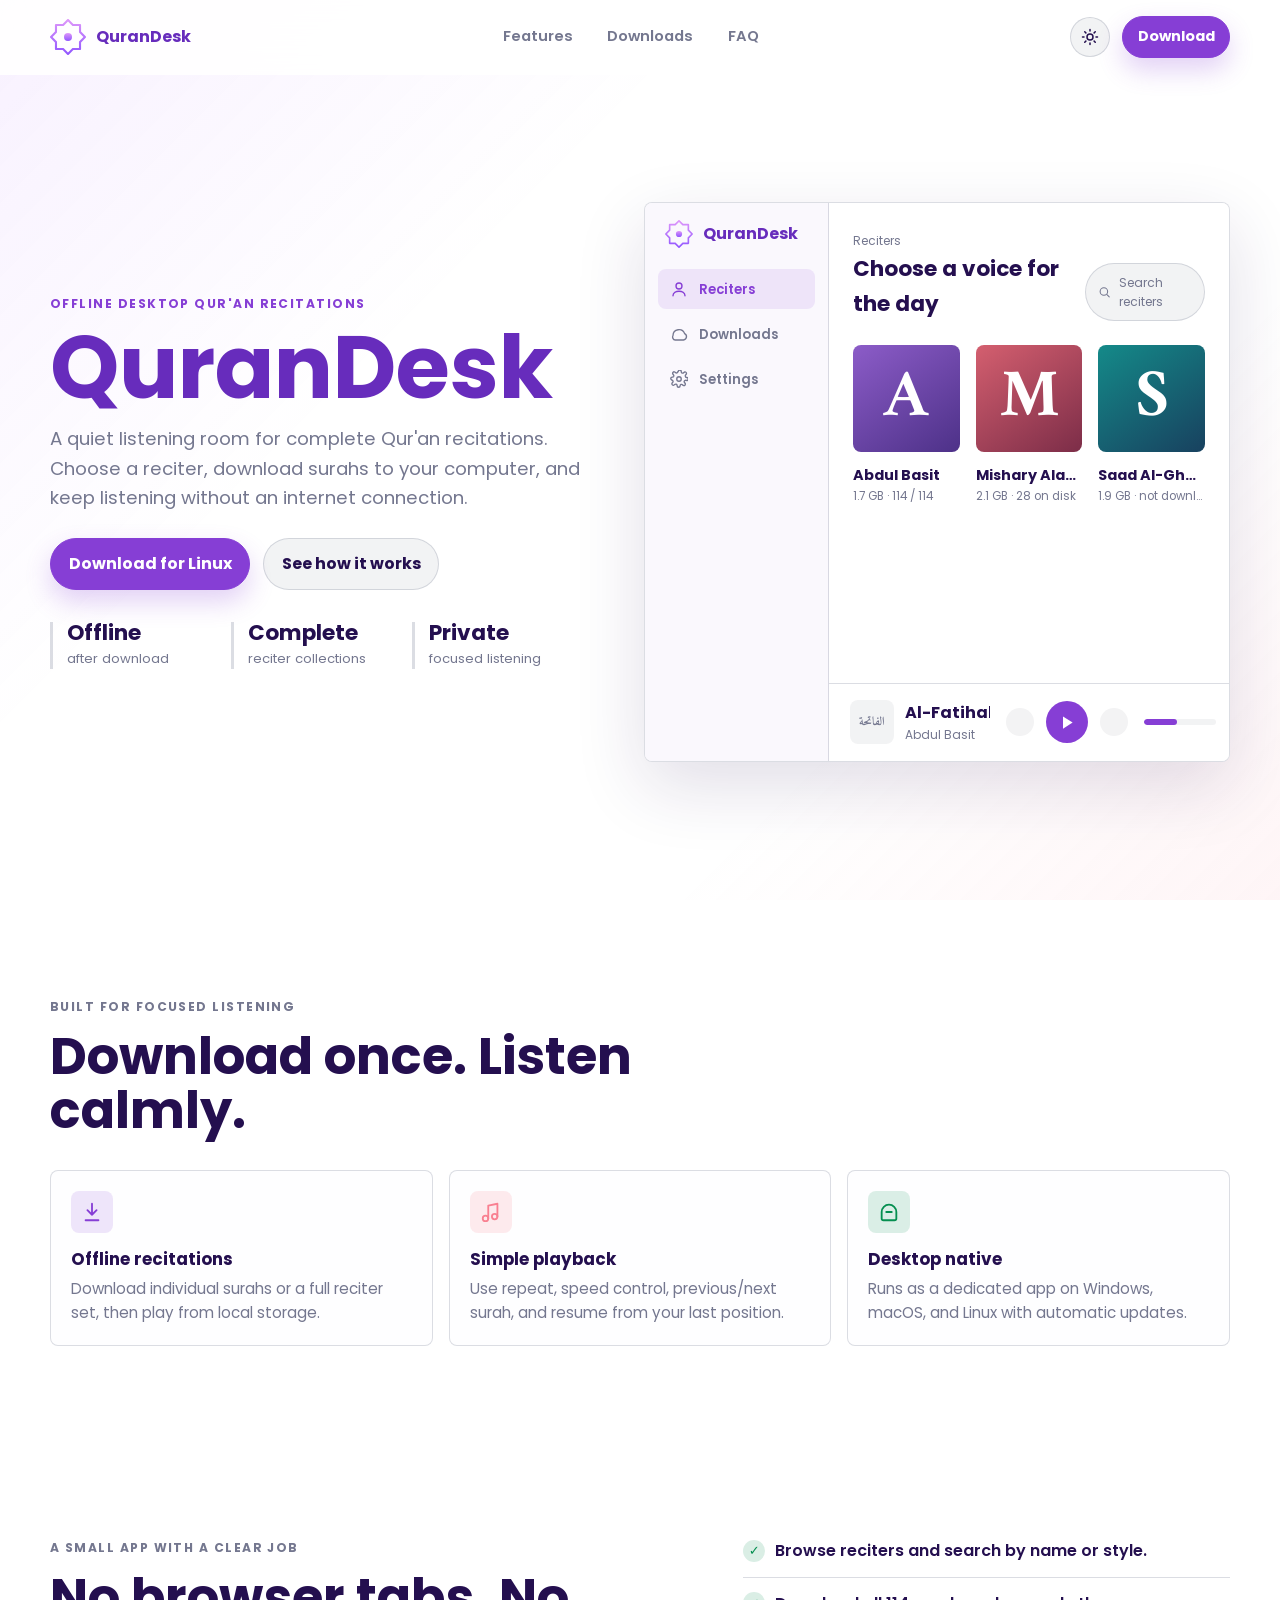
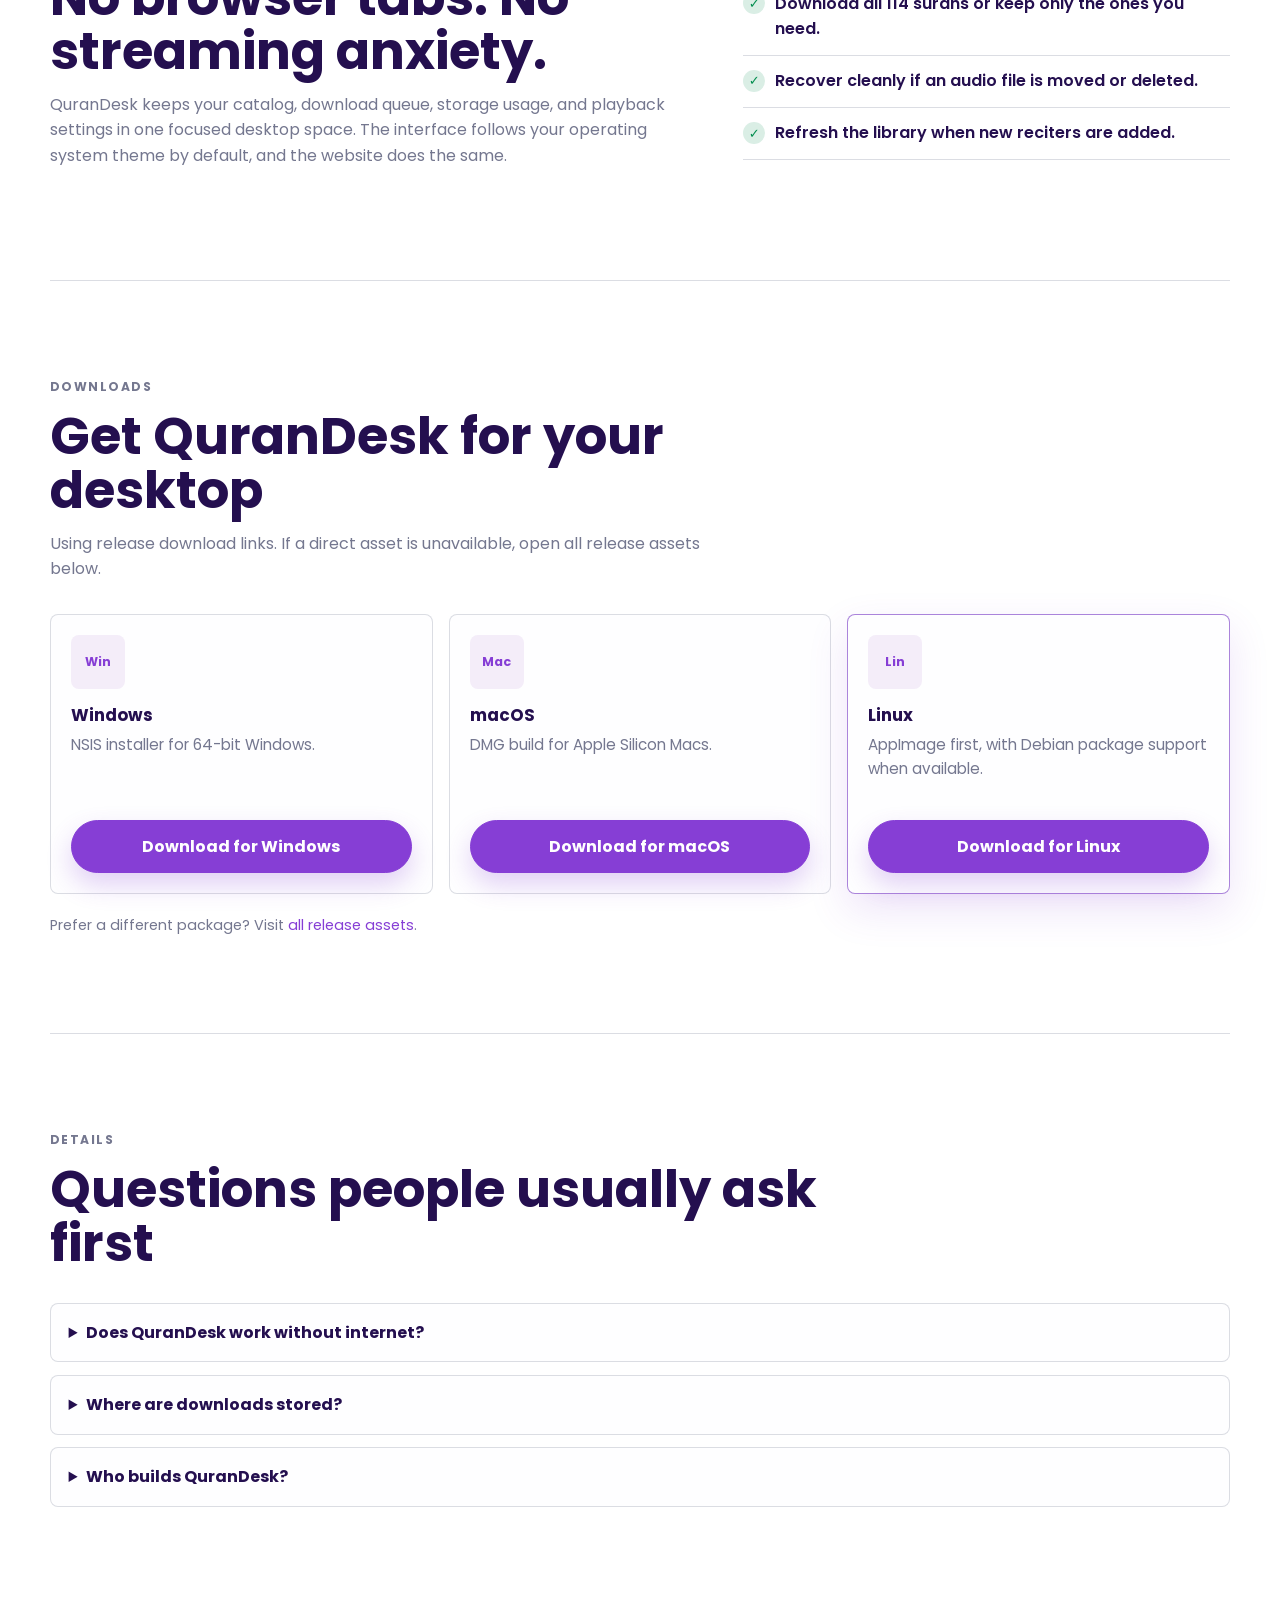
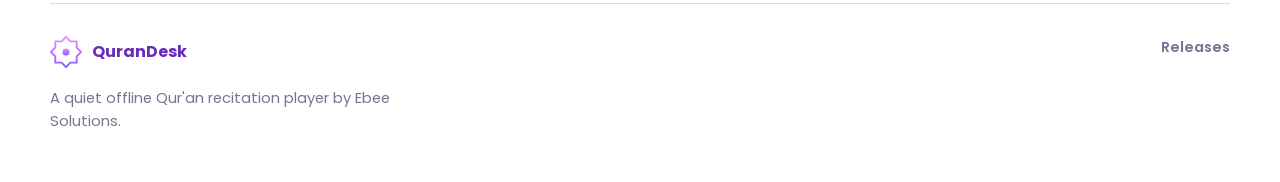
==== index.html @ e7d26d31 "first commit" ====
<!doctype html>
<html lang="en">
  <head>
    <meta charset="utf-8" />
    <meta name="viewport" content="width=device-width, initial-scale=1" />
    <meta name="color-scheme" content="light dark" />
    <meta
      name="description"
      content="QuranDesk is an offline desktop app for listening to complete Qur'an recitations from different reciters on Windows, macOS, and Linux."
    />
    <meta property="og:title" content="QuranDesk" />
    <meta
      property="og:description"
      content="A quiet offline listening room for complete Qur'an recitations."
    />
    <meta property="og:type" content="website" />
    <meta property="og:url" content="https://qurandesk.ebeesolutions.com/" />
    <meta
      property="og:image"
      content="https://qurandesk.ebeesolutions.com/assets/icon.png"
    />
    <link rel="canonical" href="https://qurandesk.ebeesolutions.com/" />
    <link rel="icon" href="assets/icon.png" />
    <link
      rel="preload"
      href="assets/fonts/Poppins-Regular.ttf"
      as="font"
      type="font/ttf"
      crossorigin
    />
    <link
      rel="preload"
      href="assets/fonts/Poppins-SemiBold.ttf"
      as="font"
      type="font/ttf"
      crossorigin
    />
    <link rel="stylesheet" href="styles.css" />
    <script>
      const savedTheme = localStorage.getItem("qurandesk-site-theme");
      const prefersDark = matchMedia("(prefers-color-scheme: dark)").matches;
      let theme;
      if (savedTheme === "light" || savedTheme === "dark") {
        theme = savedTheme;
      } else {
        theme = prefersDark ? "dark" : "light";
      }
      document.documentElement.dataset.theme = theme;
    </script>
    <title>QuranDesk | Offline Qur'an recitation player</title>
  </head>
  <body>
    <a class="skip-link" href="#main">Skip to content</a>

    <header class="site-header" data-elevated="false">
      <nav class="nav" aria-label="Primary navigation">
        <a class="brand" href="#top" aria-label="QuranDesk home">
          <img src="assets/logo.svg" alt="" width="36" height="36" />
          <span>QuranDesk</span>
        </a>
        <div class="nav-links">
          <a href="#features">Features</a>
          <a href="#downloads">Downloads</a>
          <a href="#faq">FAQ</a>
        </div>
        <div class="nav-actions">
          <button
            class="icon-button"
            type="button"
            data-theme-toggle
            aria-label="Switch theme"
          >
            <svg class="sun-icon" viewBox="0 0 24 24" aria-hidden="true">
              <circle cx="12" cy="12" r="4" />
              <path
                d="M12 2v2M12 20v2M4 12H2M22 12h-2M5 5l1.5 1.5M17.5 17.5 19 19M19 5l-1.5 1.5M6.5 17.5 5 19"
              />
            </svg>
            <svg class="moon-icon" viewBox="0 0 24 24" aria-hidden="true">
              <path d="M20 15.5A8.5 8.5 0 0 1 8.5 4 7 7 0 1 0 20 15.5Z" />
            </svg>
          </button>
          <a class="button button-small" href="#downloads">Download</a>
        </div>
      </nav>
    </header>

    <main id="main">
      <section class="hero" id="top" aria-labelledby="hero-title">
        <div class="hero-copy">
          <p class="eyebrow">Offline desktop Qur'an recitations</p>
          <h1 id="hero-title">QuranDesk</h1>
          <p class="hero-lede">
            A quiet listening room for complete Qur'an recitations. Choose a
            reciter, download surahs to your computer, and keep listening
            without an internet connection.
          </p>
          <div class="hero-actions" aria-label="Primary actions">
            <a class="button" href="#downloads" data-primary-download
              >Download for your OS</a
            >
            <a class="button button-ghost" href="#features">See how it works</a>
          </div>
          <dl class="hero-facts" aria-label="QuranDesk highlights">
            <div>
              <dt>Offline</dt>
              <dd>after download</dd>
            </div>
            <div>
              <dt>Complete</dt>
              <dd>reciter collections</dd>
            </div>
            <div>
              <dt>Private</dt>
              <dd>focused listening</dd>
            </div>
          </dl>
        </div>

        <div
          class="product-scene"
          aria-label="Preview of the QuranDesk desktop application"
        >
          <div class="window">
            <div class="window-rail">
              <div class="window-brand">
                <img src="assets/logo.svg" alt="" width="28" height="28" />
                <span>QuranDesk</span>
              </div>
              <a class="rail-active" href="#features">
                <svg viewBox="0 0 24 24" aria-hidden="true">
                  <circle cx="12" cy="8" r="4" />
                  <path d="M4 21c0-4 4-6 8-6s8 2 8 6" />
                </svg>
                Reciters
              </a>
              <a href="#downloads">
                <svg viewBox="0 0 24 24" aria-hidden="true">
                  <path
                    d="M4 14a8 8 0 0 1 15.5-2.5A4.5 4.5 0 0 1 18 20H7a4 4 0 0 1-3-6Z"
                  />
                </svg>
                Downloads
              </a>
              <a href="#faq">
                <svg viewBox="0 0 24 24" aria-hidden="true">
                  <circle cx="12" cy="12" r="3" />
                  <path
                    d="M19 15a2 2 0 0 0 .5 2l.2.2a2 2 0 1 1-2.8 2.8l-.2-.2a2 2 0 0 0-2-.5 2 2 0 0 0-1.2 1.8V21a2 2 0 1 1-4 0v-.3a2 2 0 0 0-1.2-1.8 2 2 0 0 0-2 .5l-.2.2a2 2 0 1 1-2.8-2.8l.2-.2a2 2 0 0 0 .5-2 2 2 0 0 0-1.8-1.2H3a2 2 0 1 1 0-4h.3A2 2 0 0 0 5 8.2a2 2 0 0 0-.5-2l-.2-.2a2 2 0 1 1 2.8-2.8l.2.2a2 2 0 0 0 2 .5A2 2 0 0 0 10.5 2H11a2 2 0 1 1 4 0v.3a2 2 0 0 0 1.2 1.8 2 2 0 0 0 2-.5l.2-.2a2 2 0 1 1 2.8 2.8l-.2.2a2 2 0 0 0-.5 2A2 2 0 0 0 22 10h.3a2 2 0 1 1 0 4H22A2 2 0 0 0 19 15Z"
                  />
                </svg>
                Settings
              </a>
            </div>
            <div class="window-main">
              <div class="window-toolbar">
                <div>
                  <span class="section-kicker">Reciters</span>
                  <strong>Choose a voice for the day</strong>
                </div>
                <label class="search">
                  <svg viewBox="0 0 24 24" aria-hidden="true">
                    <circle cx="11" cy="11" r="7" />
                    <path d="m21 21-4.3-4.3" />
                  </svg>
                  <span>Search reciters</span>
                  <input type="hidden" />
                </label>
              </div>
              <div class="reciter-grid">
                <article class="reciter-card">
                  <div class="avatar avatar-one">A</div>
                  <strong>Abdul Basit</strong>
                  <span>1.7 GB · 114 / 114</span>
                </article>
                <article class="reciter-card">
                  <div class="avatar avatar-two">M</div>
                  <strong>Mishary Alafasy</strong>
                  <span>2.1 GB · 28 on disk</span>
                </article>
                <article class="reciter-card">
                  <div class="avatar avatar-three">S</div>
                  <strong>Saad Al-Ghamdi</strong>
                  <span>1.9 GB · not downloaded</span>
                </article>
              </div>
              <div class="player">
                <div class="player-track">
                  <span class="arabic" dir="rtl">الفاتحة</span>
                  <div>
                    <strong>Al-Fatihah</strong>
                    <span>Abdul Basit</span>
                  </div>
                </div>
                <div class="player-controls" aria-hidden="true">
                  <span></span>
                  <button type="button" tabindex="-1">
                    <svg viewBox="0 0 24 24">
                      <path d="M8 5v14l11-7z" />
                    </svg>
                  </button>
                  <span></span>
                </div>
                <div class="progress"><span></span></div>
              </div>
            </div>
          </div>
        </div>
      </section>

      <section
        class="feature-band"
        id="features"
        aria-labelledby="features-title"
      >
        <div class="section-heading">
          <p class="eyebrow">Built for focused listening</p>
          <h2 id="features-title">Download once. Listen calmly.</h2>
        </div>
        <div class="feature-grid">
          <article>
            <div class="feature-icon">
              <svg viewBox="0 0 24 24" aria-hidden="true">
                <path d="M12 3v12M7 10l5 5 5-5" />
                <path d="M5 21h14" />
              </svg>
            </div>
            <h3>Offline recitations</h3>
            <p>
              Download individual surahs or a full reciter set, then play from
              local storage.
            </p>
          </article>
          <article>
            <div class="feature-icon feature-icon-warm">
              <svg viewBox="0 0 24 24" aria-hidden="true">
                <path d="M9 19V5l10-2v14" />
                <circle cx="6" cy="19" r="3" />
                <circle cx="16" cy="17" r="3" />
              </svg>
            </div>
            <h3>Simple playback</h3>
            <p>
              Use repeat, speed control, previous/next surah, and resume from
              your last position.
            </p>
          </article>
          <article>
            <div class="feature-icon feature-icon-green">
              <svg viewBox="0 0 24 24" aria-hidden="true">
                <path
                  d="M4 12a8 8 0 0 1 16 0v7a2 2 0 0 1-2 2H6a2 2 0 0 1-2-2Z"
                />
                <path d="M9 12h6" />
              </svg>
            </div>
            <h3>Desktop native</h3>
            <p>
              Runs as a dedicated app on Windows, macOS, and Linux with
              automatic updates.
            </p>
          </article>
        </div>
      </section>

      <section class="split-section" aria-labelledby="experience-title">
        <div>
          <p class="eyebrow">A small app with a clear job</p>
          <h2 id="experience-title">No browser tabs. No streaming anxiety.</h2>
          <p>
            QuranDesk keeps your catalog, download queue, storage usage, and
            playback settings in one focused desktop space. The interface
            follows your operating system theme by default, and the website does
            the same.
          </p>
        </div>
        <ul class="check-list" aria-label="Application capabilities">
          <li>Browse reciters and search by name or style.</li>
          <li>Download all 114 surahs or keep only the ones you need.</li>
          <li>Recover cleanly if an audio file is moved or deleted.</li>
          <li>Refresh the library when new reciters are added.</li>
        </ul>
      </section>

      <section
        class="download-band"
        id="downloads"
        aria-labelledby="downloads-title"
      >
        <div class="section-heading">
          <p class="eyebrow">Downloads</p>
          <h2 id="downloads-title">Get QuranDesk for your desktop</h2>
          <p data-release-status>Checking the latest public release...</p>
        </div>
        <div class="download-grid">
          <article class="download-card" data-platform-card="windows">
            <div class="download-icon" aria-hidden="true">Win</div>
            <h3>Windows</h3>
            <p>NSIS installer for 64-bit Windows.</p>
            <a
              class="button download-link"
              data-platform="windows"
              href="https://github.com/ebeeraheem/qurandesk-electron/releases/latest"
              >Download for Windows</a
            >
          </article>
          <article class="download-card" data-platform-card="mac">
            <div class="download-icon" aria-hidden="true">Mac</div>
            <h3>macOS</h3>
            <p>DMG build for Apple Silicon Macs.</p>
            <a
              class="button download-link"
              data-platform="mac"
              href="https://github.com/ebeeraheem/qurandesk-electron/releases/latest"
              >Download for macOS</a
            >
          </article>
          <article class="download-card" data-platform-card="linux">
            <div class="download-icon" aria-hidden="true">Lin</div>
            <h3>Linux</h3>
            <p>AppImage first, with Debian package support when available.</p>
            <a
              class="button download-link"
              data-platform="linux"
              href="https://github.com/ebeeraheem/qurandesk-electron/releases/latest"
              >Download for Linux</a
            >
          </article>
        </div>
        <p class="download-note">
          Prefer a different package? Visit
          <a
            href="https://github.com/ebeeraheem/qurandesk-electron/releases/latest"
            >all release assets</a
          >.
        </p>
      </section>

      <section class="faq-section" id="faq" aria-labelledby="faq-title">
        <div class="section-heading">
          <p class="eyebrow">Details</p>
          <h2 id="faq-title">Questions people usually ask first</h2>
        </div>
        <div class="faq-list">
          <details>
            <summary>Does QuranDesk work without internet?</summary>
            <p>
              Yes. You need internet to refresh the catalog and download
              recitations. After that, downloaded surahs play from your
              computer.
            </p>
          </details>
          <details>
            <summary>Where are downloads stored?</summary>
            <p>
              QuranDesk keeps audio files in its application data folder and
              includes a settings shortcut to reveal that folder in your file
              explorer.
            </p>
          </details>
          <details>
            <summary>Who builds QuranDesk?</summary>
            <p>
              QuranDesk is built by Ebee Solutions, a technology studio in Kano,
              Nigeria creating useful digital products for local and global
              communities.
            </p>
          </details>
        </div>
      </section>
    </main>

    <footer class="footer">
      <div>
        <a class="brand" href="#top">
          <img src="assets/logo.svg" alt="" width="32" height="32" />
          <span>QuranDesk</span>
        </a>
        <p>
          A quiet offline Qur'an recitation player by
          <a href="https://ebeesolutions.com">Ebee Solutions</a>.
        </p>
      </div>
      <nav aria-label="Footer navigation">
        <a
          href="https://github.com/ebeeraheem/qurandesk-electron/releases/latest"
          >Releases</a
        >
      </nav>
    </footer>

    <script src="script.js" type="module"></script>
  </body>
</html>
---- styles.css ----
@font-face {
  font-family: 'Poppins';
  font-weight: 400;
  font-style: normal;
  font-display: swap;
  src: url('assets/fonts/Poppins-Regular.ttf') format('truetype');
}

@font-face {
  font-family: 'Poppins';
  font-weight: 500;
  font-style: normal;
  font-display: swap;
  src: url('assets/fonts/Poppins-Medium.ttf') format('truetype');
}

@font-face {
  font-family: 'Poppins';
  font-weight: 600;
  font-style: normal;
  font-display: swap;
  src: url('assets/fonts/Poppins-SemiBold.ttf') format('truetype');
}

@font-face {
  font-family: 'Poppins';
  font-weight: 700;
  font-style: normal;
  font-display: swap;
  src: url('assets/fonts/Poppins-Bold.ttf') format('truetype');
}

@font-face {
  font-family: 'Amiri';
  font-weight: 700;
  font-style: normal;
  font-display: swap;
  src: url('assets/fonts/Amiri-Bold.ttf') format('truetype');
}

:root {
  --bg: #ffffff;
  --surface: #faf8fd;
  --surface-strong: #f4edf9;
  --elev: rgba(18, 25, 49, 0.05);
  --fg: #240f4f;
  --muted: #74778f;
  --faint: #a7b0bc;
  --border: rgba(137, 144, 164, 0.3);
  --primary: #863ed5;
  --primary-deep: #672cbc;
  --primary-bright: #a44aff;
  --warm: #f98091;
  --gold: #cc8b00;
  --green: #058f50;
  --cyan: #047c96;
  --shadow: 0 24px 70px rgba(45, 19, 86, 0.14);
  --radius: 8px;
  --max: 1180px;
  color-scheme: light;
}

[data-theme='dark'] {
  --bg: #040c23;
  --surface: #081027;
  --surface-strong: #121931;
  --elev: #121931;
  --fg: #ffffff;
  --muted: #a19cc5;
  --faint: #7b80ad;
  --border: rgba(123, 128, 173, 0.22);
  --primary: #a44aff;
  --primary-deep: #ffffff;
  --primary-bright: #c37aff;
  --warm: #ff8798;
  --gold: #f5b304;
  --green: #18b563;
  --cyan: #4dbcd4;
  --shadow: 0 24px 80px rgba(0, 0, 0, 0.32);
  color-scheme: dark;
}

* {
  box-sizing: border-box;
}

html {
  scroll-behavior: smooth;
}

body {
  margin: 0;
  background: var(--bg);
  color: var(--fg);
  font-family:
    'Poppins',
    -apple-system,
    BlinkMacSystemFont,
    'Segoe UI',
    system-ui,
    sans-serif;
  line-height: 1.6;
}

body::before {
  position: fixed;
  inset: 0;
  z-index: -1;
  pointer-events: none;
  content: '';
  background:
    linear-gradient(135deg, rgba(164, 74, 255, 0.08), transparent 34%),
    linear-gradient(315deg, rgba(249, 128, 145, 0.08), transparent 28%);
}

a {
  color: inherit;
  text-decoration: none;
}

img,
svg {
  display: block;
}

button,
input {
  font: inherit;
}

:focus-visible {
  outline: 2px solid var(--primary);
  outline-offset: 3px;
}

.skip-link {
  position: fixed;
  top: 12px;
  left: 12px;
  z-index: 20;
  transform: translateY(-140%);
  border-radius: var(--radius);
  background: var(--primary);
  color: white;
  padding: 0.7rem 1rem;
  font-weight: 700;
}

.skip-link:focus {
  transform: translateY(0);
}

.site-header {
  position: sticky;
  top: 0;
  z-index: 10;
  border-bottom: 1px solid transparent;
  background: color-mix(in srgb, var(--bg) 88%, transparent);
  backdrop-filter: blur(18px);
}

.site-header[data-elevated='true'] {
  border-color: var(--border);
}

.nav,
.hero,
.feature-band,
.split-section,
.download-band,
.faq-section,
.footer {
  width: min(var(--max), calc(100% - 40px));
  margin-inline: auto;
}

.nav {
  display: flex;
  min-height: 74px;
  align-items: center;
  justify-content: space-between;
  gap: 1rem;
}

.brand,
.window-brand {
  display: inline-flex;
  align-items: center;
  gap: 0.65rem;
  min-width: max-content;
  font-weight: 700;
  letter-spacing: 0;
  color: var(--primary-deep);
}

[data-theme='dark'] .brand,
[data-theme='dark'] .window-brand {
  color: var(--fg);
}

.nav-links,
.nav-actions {
  display: flex;
  align-items: center;
  gap: 0.75rem;
}

.nav-links a {
  border-radius: 999px;
  color: var(--muted);
  font-size: 0.92rem;
  font-weight: 600;
  padding: 0.45rem 0.7rem;
}

.nav-links a:hover {
  background: var(--elev);
  color: var(--fg);
}

.button {
  display: inline-flex;
  min-height: 46px;
  align-items: center;
  justify-content: center;
  border: 1px solid var(--primary);
  border-radius: 999px;
  background: var(--primary);
  color: white;
  font-weight: 700;
  padding: 0.78rem 1.1rem;
  text-align: center;
  box-shadow: 0 12px 26px rgba(134, 62, 213, 0.24);
  transition:
    transform 160ms ease,
    opacity 160ms ease,
    box-shadow 160ms ease;
}

.button:hover {
  transform: translateY(-1px);
  opacity: 0.92;
}

.button-small {
  min-height: 38px;
  padding: 0.55rem 0.9rem;
  font-size: 0.9rem;
}

.button-ghost {
  border-color: var(--border);
  background: var(--elev);
  color: var(--fg);
  box-shadow: none;
}

.icon-button {
  display: inline-grid;
  width: 40px;
  height: 40px;
  place-items: center;
  border: 1px solid var(--border);
  border-radius: 50%;
  background: var(--elev);
  color: var(--fg);
  cursor: pointer;
}

.icon-button svg {
  width: 18px;
  height: 18px;
  fill: none;
  stroke: currentColor;
  stroke-linecap: round;
  stroke-linejoin: round;
  stroke-width: 2;
}

[data-theme='light'] .moon-icon,
[data-theme='dark'] .sun-icon {
  display: none;
}

.hero {
  display: grid;
  min-height: calc(100svh - 74px);
  grid-template-columns: minmax(0, 0.95fr) minmax(360px, 1.05fr);
  align-items: center;
  gap: clamp(2rem, 5vw, 4.5rem);
  padding: 3.2rem 0 4rem;
}

.hero-copy {
  max-width: 620px;
}

.eyebrow {
  margin: 0 0 0.85rem;
  color: var(--primary);
  font-size: 0.76rem;
  font-weight: 700;
  letter-spacing: 0.12em;
  text-transform: uppercase;
}

h1,
h2,
h3,
p {
  margin-top: 0;
}

h1 {
  margin-bottom: 1rem;
  color: var(--primary-deep);
  font-size: clamp(3.4rem, 7vw, 5.5rem);
  line-height: 0.92;
  letter-spacing: 0;
}

[data-theme='dark'] h1 {
  color: var(--fg);
}

h2 {
  margin-bottom: 0.8rem;
  font-size: clamp(2rem, 4vw, 3.6rem);
  line-height: 1.05;
  letter-spacing: 0;
}

h3 {
  margin-bottom: 0.45rem;
  font-size: 1.05rem;
  line-height: 1.25;
}

.hero-lede,
.section-heading p,
.split-section p,
.download-note,
.faq-list p,
.footer p {
  color: var(--muted);
}

.hero-lede {
  max-width: 58ch;
  margin-bottom: 1.55rem;
  font-size: clamp(1rem, 1.6vw, 1.15rem);
}

.hero-actions {
  display: flex;
  flex-wrap: wrap;
  gap: 0.8rem;
  margin-bottom: 2rem;
}

.hero-facts {
  display: grid;
  max-width: 560px;
  grid-template-columns: repeat(3, 1fr);
  gap: 0.8rem;
  margin: 0;
}

.hero-facts div {
  border-left: 3px solid var(--border);
  padding-left: 0.9rem;
}

.hero-facts dt {
  color: var(--fg);
  font-size: 1.35rem;
  font-weight: 800;
  line-height: 1;
}

.hero-facts dd {
  margin: 0.25rem 0 0;
  color: var(--muted);
  font-size: 0.82rem;
}

.product-scene {
  min-width: 0;
}

.window {
  display: grid;
  min-width: 0;
  min-height: 560px;
  overflow: hidden;
  border: 1px solid var(--border);
  border-radius: 8px;
  background: var(--bg);
  box-shadow: var(--shadow);
  grid-template-columns: 184px 1fr;
}

.window-rail {
  display: flex;
  flex-direction: column;
  gap: 0.3rem;
  border-right: 1px solid var(--border);
  background: var(--surface);
  padding: 1.1rem 0.8rem;
}

.window-rail a {
  display: flex;
  align-items: center;
  gap: 0.7rem;
  border-radius: 8px;
  color: var(--muted);
  font-size: 0.82rem;
  font-weight: 600;
  padding: 0.6rem 0.75rem;
}

.window-rail a svg {
  width: 18px;
  height: 18px;
  fill: none;
  stroke: currentColor;
  stroke-linecap: round;
  stroke-linejoin: round;
  stroke-width: 1.8;
}

.window-rail .rail-active {
  background: color-mix(in srgb, var(--primary) 11%, transparent);
  color: var(--primary);
}

.window-brand {
  margin-bottom: 1rem;
  padding: 0 0.45rem;
}

.window-main {
  display: flex;
  min-width: 0;
  overflow: hidden;
  flex-direction: column;
  background: var(--bg);
}

.window-toolbar {
  display: flex;
  align-items: end;
  justify-content: space-between;
  gap: 1rem;
  padding: 1.5rem;
}

.window-toolbar strong {
  display: block;
  font-size: 1.35rem;
}

.section-kicker {
  color: var(--muted);
  font-size: 0.75rem;
}

.search {
  display: flex;
  width: min(230px, 44%);
  align-items: center;
  gap: 0.5rem;
  border: 1px solid var(--border);
  border-radius: 999px;
  background: var(--elev);
  color: var(--muted);
  font-size: 0.76rem;
  padding: 0.55rem 0.75rem;
}

.search svg {
  width: 16px;
  height: 16px;
  fill: none;
  stroke: currentColor;
  stroke-linecap: round;
  stroke-width: 2;
}

.reciter-grid {
  display: grid;
  grid-template-columns: repeat(3, minmax(0, 1fr));
  gap: 1rem;
  padding: 0 1.5rem 1.5rem;
}

.reciter-card {
  min-width: 0;
}

.reciter-card strong,
.reciter-card span {
  display: block;
  overflow: hidden;
  text-overflow: ellipsis;
  white-space: nowrap;
}

.reciter-card strong {
  margin-top: 0.75rem;
  font-size: 0.9rem;
}

.reciter-card span {
  color: var(--muted);
  font-size: 0.72rem;
}

.avatar {
  display: grid;
  aspect-ratio: 1;
  place-items: center;
  overflow: hidden;
  border-radius: 8px;
  color: white;
  font-family: 'Amiri', serif;
  font-size: clamp(2.6rem, 6vw, 4.2rem);
  font-weight: 700;
}

.avatar-one {
  background: linear-gradient(145deg, #8c5cc8, #4d3188);
}

.avatar-two {
  background: linear-gradient(145deg, #d45f6f, #7c2d48);
}

.avatar-three {
  background: linear-gradient(145deg, #148a89, #18415f);
}

.player {
  display: grid;
  grid-template-columns: minmax(140px, 1fr) auto minmax(72px, 0.8fr);
  min-width: 0;
  align-items: center;
  gap: 1rem;
  margin-top: auto;
  border-top: 1px solid var(--border);
  padding: 1rem 1.3rem;
}

.player-track {
  display: flex;
  min-width: 0;
  overflow: hidden;
  align-items: center;
  gap: 0.7rem;
}

.player-track .arabic {
  display: grid;
  width: 44px;
  height: 44px;
  flex: 0 0 auto;
  place-items: center;
  border-radius: 8px;
  background: var(--elev);
  font-family: 'Amiri', serif;
  font-weight: 700;
}

.player-track strong,
.player-track span {
  display: block;
  overflow: hidden;
  text-overflow: ellipsis;
  white-space: nowrap;
}

.player-track span {
  color: var(--muted);
  font-size: 0.75rem;
}

.player-controls {
  display: flex;
  align-items: center;
  gap: 0.75rem;
}

.player-controls span {
  width: 28px;
  height: 28px;
  border-radius: 50%;
  background: var(--elev);
}

.player-controls button {
  display: grid;
  width: 42px;
  height: 42px;
  place-items: center;
  border: 0;
  border-radius: 50%;
  background: var(--primary);
  color: white;
}

.player-controls svg {
  width: 21px;
  fill: currentColor;
}

.progress {
  min-width: 0;
  height: 6px;
  overflow: hidden;
  border-radius: 999px;
  background: var(--elev);
}

.progress span {
  display: block;
  width: 46%;
  height: 100%;
  border-radius: inherit;
  background: var(--primary);
}

.feature-band,
.split-section,
.download-band,
.faq-section {
  padding: clamp(3rem, 8vw, 6rem) 0;
}

.section-heading {
  max-width: 780px;
  margin-bottom: 2rem;
}

.section-heading p {
  max-width: 65ch;
}

.feature-grid,
.download-grid {
  display: grid;
  grid-template-columns: repeat(3, 1fr);
  gap: 1rem;
}

.feature-grid article,
.download-card,
.faq-list details {
  border: 1px solid var(--border);
  border-radius: var(--radius);
  background: color-mix(in srgb, var(--bg) 82%, var(--surface));
}

.feature-grid article,
.download-card {
  padding: 1.25rem;
}

.feature-grid p,
.download-card p {
  margin-bottom: 0;
  color: var(--muted);
  font-size: 0.95rem;
}

.feature-icon {
  display: grid;
  width: 42px;
  height: 42px;
  place-items: center;
  margin-bottom: 1rem;
  border-radius: 8px;
  background: color-mix(in srgb, var(--primary) 13%, transparent);
  color: var(--primary);
}

.feature-icon-warm {
  background: color-mix(in srgb, var(--warm) 16%, transparent);
  color: var(--warm);
}

.feature-icon-green {
  background: color-mix(in srgb, var(--green) 14%, transparent);
  color: var(--green);
}

.feature-icon svg,
.check-list li::before {
  width: 22px;
  height: 22px;
}

.feature-icon svg {
  fill: none;
  stroke: currentColor;
  stroke-linecap: round;
  stroke-linejoin: round;
  stroke-width: 2;
}

.split-section {
  display: grid;
  grid-template-columns: minmax(0, 0.95fr) minmax(320px, 0.75fr);
  gap: clamp(2rem, 6vw, 5rem);
  align-items: start;
}

.check-list {
  display: grid;
  gap: 0.8rem;
  margin: 0;
  padding: 0;
  list-style: none;
}

.check-list li {
  position: relative;
  border-bottom: 1px solid var(--border);
  padding: 0 0 0.8rem 2rem;
  color: var(--fg);
  font-weight: 600;
}

.check-list li::before {
  position: absolute;
  left: 0;
  top: 0.1rem;
  display: grid;
  place-items: center;
  border-radius: 50%;
  background: color-mix(in srgb, var(--green) 15%, transparent);
  color: var(--green);
  content: '✓';
  font-size: 0.82rem;
  font-weight: 800;
}

.download-band {
  border-block: 1px solid var(--border);
}

.download-card {
  display: flex;
  min-height: 280px;
  flex-direction: column;
  align-items: start;
}

.download-card.is-detected {
  border-color: color-mix(in srgb, var(--primary) 55%, var(--border));
  box-shadow: 0 16px 40px rgba(134, 62, 213, 0.14);
}

.download-icon {
  display: grid;
  min-width: 54px;
  height: 54px;
  place-items: center;
  margin-bottom: 1rem;
  border-radius: 8px;
  background: var(--surface-strong);
  color: var(--primary);
  font-size: 0.78rem;
  font-weight: 800;
}

.download-link {
  width: 100%;
  margin-top: auto;
}

.download-note {
  margin: 1.25rem 0 0;
  font-size: 0.9rem;
}

.download-note a,
.footer a:hover {
  color: var(--primary);
}

.faq-list {
  display: grid;
  gap: 0.8rem;
}

.faq-list details {
  padding: 1rem 1.1rem;
}

.faq-list summary {
  cursor: pointer;
  font-weight: 700;
}

.faq-list p {
  margin: 0.65rem 0 0;
}

.footer {
  display: flex;
  align-items: start;
  justify-content: space-between;
  gap: 2rem;
  border-top: 1px solid var(--border);
  padding: 2rem 0 3rem;
}

.footer p {
  max-width: 42ch;
  margin: 0.7rem 0 0;
  font-size: 0.92rem;
}

.footer nav {
  display: flex;
  flex-wrap: wrap;
  justify-content: end;
  gap: 0.8rem 1rem;
  color: var(--muted);
  font-size: 0.9rem;
  font-weight: 600;
}

@media (max-width: 980px) {
  .nav-links {
    display: none;
  }

  .hero,
  .split-section {
    grid-template-columns: 1fr;
  }

  .hero {
    min-height: auto;
    padding-top: 2.4rem;
  }

  .window {
    min-height: 470px;
  }

  .feature-grid,
  .download-grid {
    grid-template-columns: 1fr;
  }
}

@media (max-width: 720px) {
  .nav,
  .hero,
  .feature-band,
  .split-section,
  .download-band,
  .faq-section,
  .footer {
    width: min(100% - 28px, var(--max));
  }

  .nav {
    min-height: 66px;
  }

  .button-small {
    display: none;
  }

  h1 {
    font-size: clamp(3rem, 14vw, 4.2rem);
  }

  .hero-facts {
    grid-template-columns: 1fr;
  }

  .window {
    min-height: 560px;
    grid-template-columns: 1fr;
  }

  .window-rail {
    flex-direction: row;
    flex-wrap: wrap;
    overflow-x: visible;
    border-right: 0;
    border-bottom: 1px solid var(--border);
  }

  .window-brand {
    width: 100%;
    margin: 0 0 0.25rem;
  }

  .window-rail a {
    flex: 1 1 98px;
    justify-content: center;
    min-width: 0;
    padding-inline: 0.45rem;
  }

  .window-toolbar {
    align-items: start;
    flex-direction: column;
  }

  .search {
    width: 100%;
  }

  .reciter-grid {
    grid-template-columns: 1fr;
  }

  .reciter-card {
    display: grid;
    grid-template-columns: 72px minmax(0, 1fr);
    column-gap: 0.8rem;
    align-items: center;
  }

  .reciter-card .avatar {
    grid-row: span 2;
  }

  .reciter-card strong {
    margin-top: 0;
  }

  .player {
    grid-template-columns: 1fr;
  }

  .player-controls {
    justify-content: center;
  }

  .footer {
    flex-direction: column;
  }

  .footer nav {
    justify-content: start;
  }
}

@media (prefers-reduced-motion: reduce) {
  *,
  *::before,
  *::after {
    scroll-behavior: auto !important;
    transition-duration: 0.01ms !important;
    animation-duration: 0.01ms !important;
    animation-iteration-count: 1 !important;
  }
}
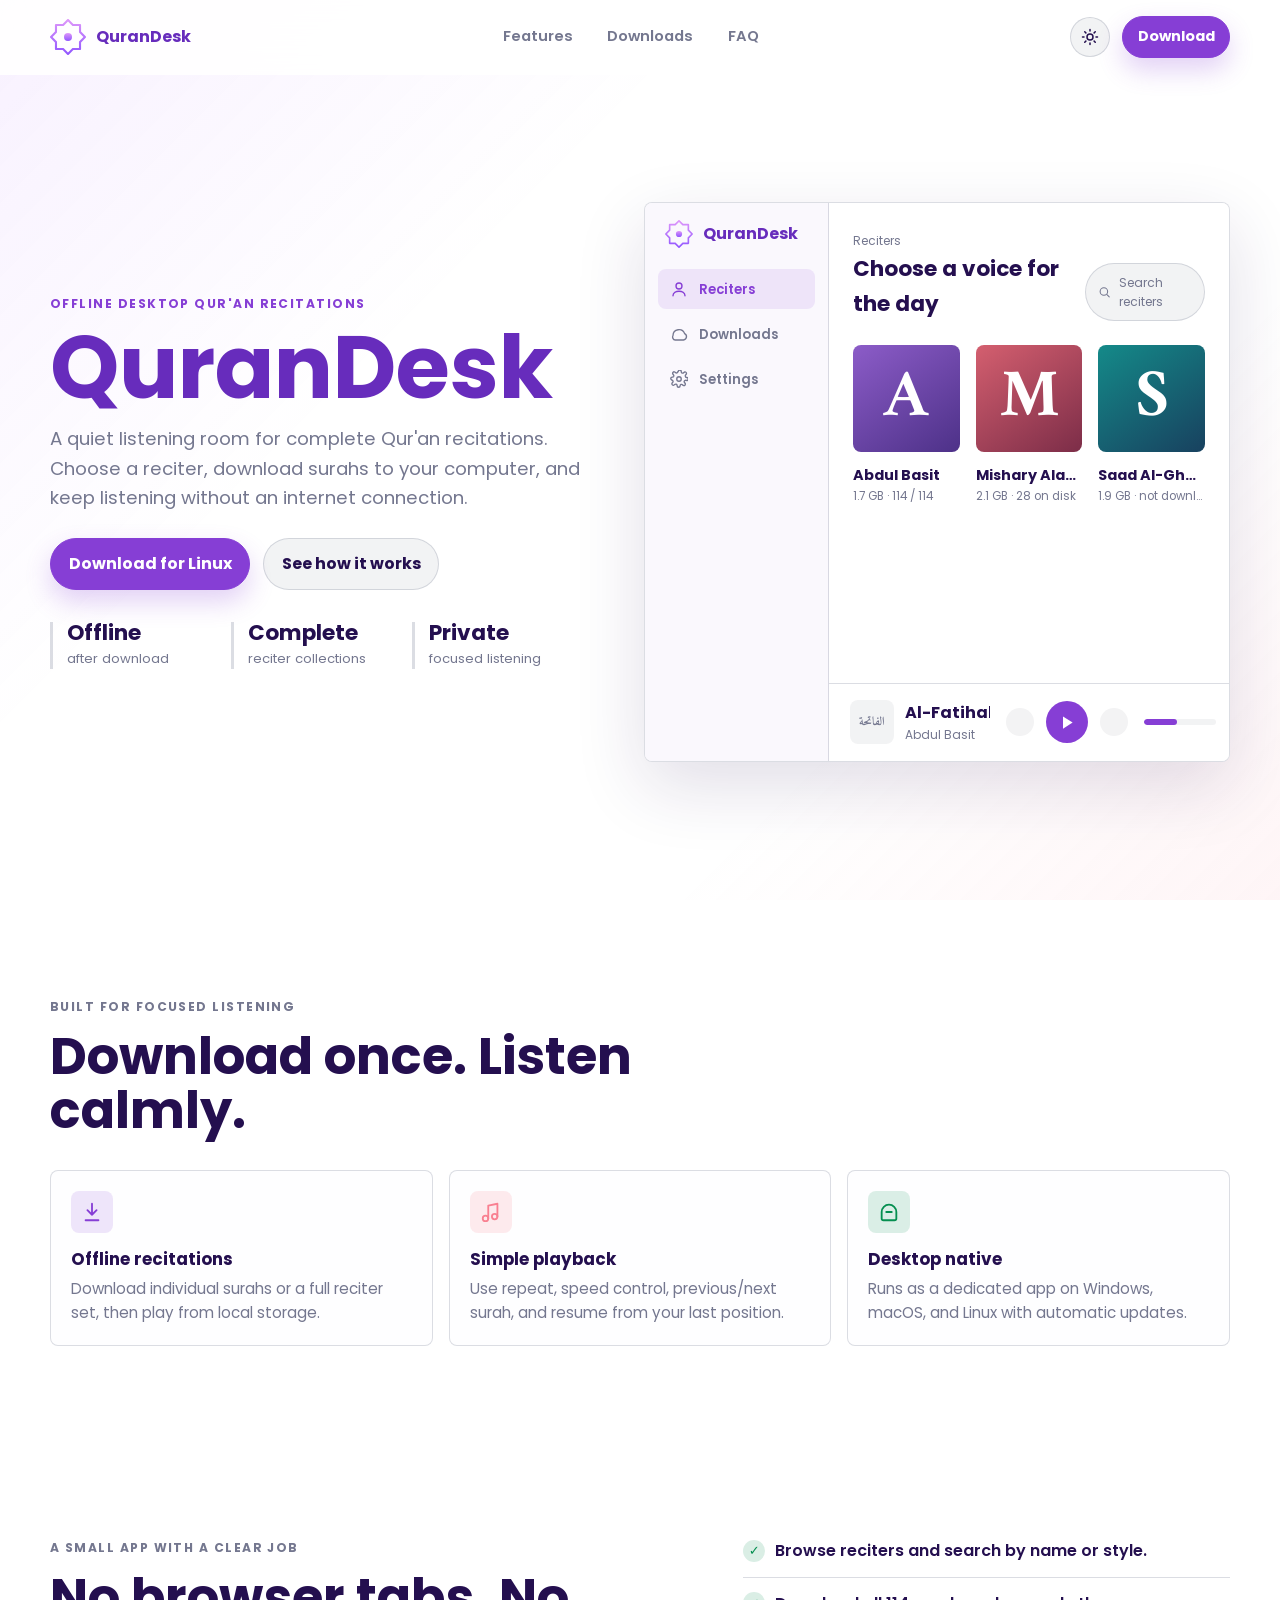
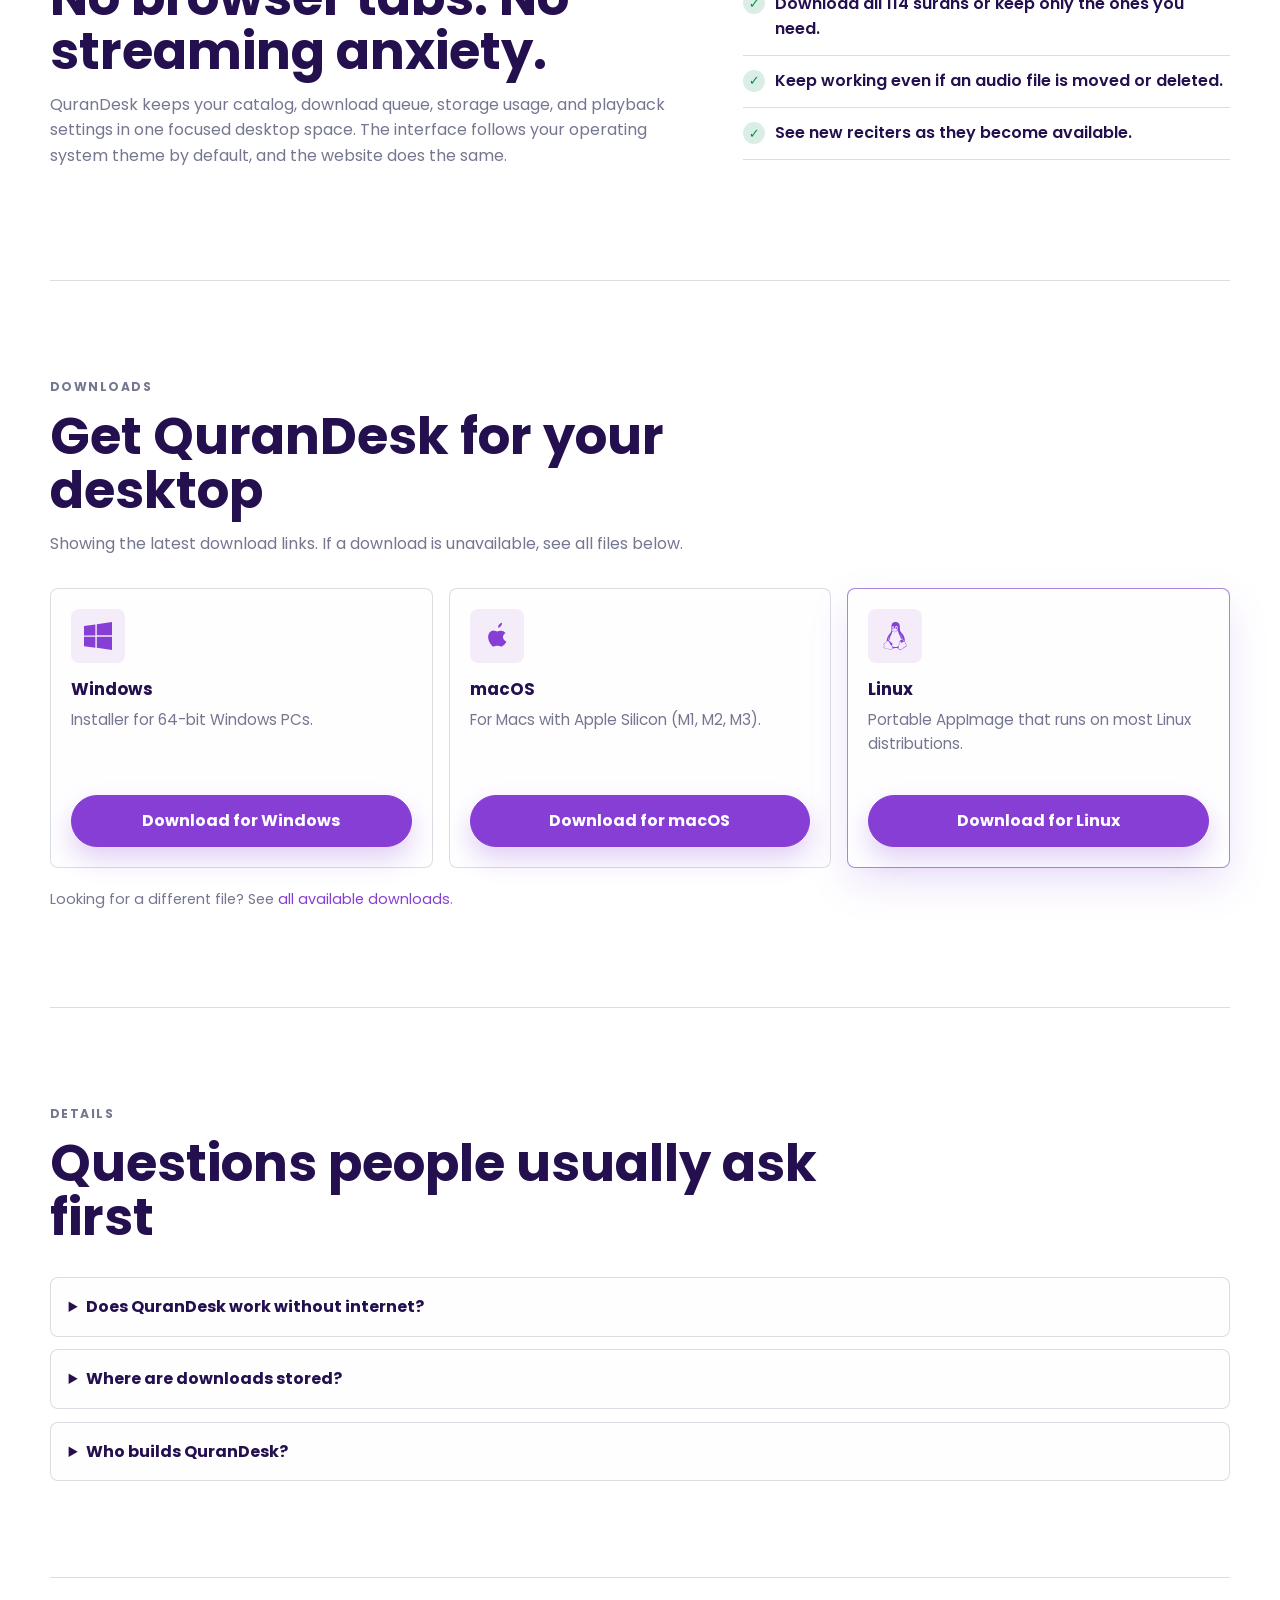
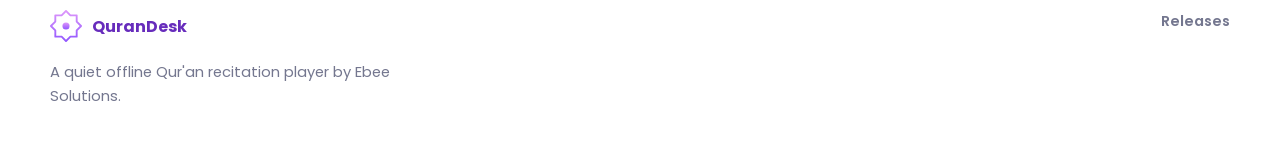
==== commit d31b9420: "Update download section and improve SVG icons in index.html, script.js, and styles.css" ====
--- a/index.html
+++ b/index.html
@@ -277,8 +277,8 @@
         <ul class="check-list" aria-label="Application capabilities">
           <li>Browse reciters and search by name or style.</li>
           <li>Download all 114 surahs or keep only the ones you need.</li>
-          <li>Recover cleanly if an audio file is moved or deleted.</li>
-          <li>Refresh the library when new reciters are added.</li>
+          <li>Keep working even if an audio file is moved or deleted.</li>
+          <li>See new reciters as they become available.</li>
         </ul>
       </section>
 
@@ -290,13 +290,19 @@
         <div class="section-heading">
           <p class="eyebrow">Downloads</p>
           <h2 id="downloads-title">Get QuranDesk for your desktop</h2>
-          <p data-release-status>Checking the latest public release...</p>
+          <p data-release-status>Checking for the latest version...</p>
         </div>
         <div class="download-grid">
           <article class="download-card" data-platform-card="windows">
-            <div class="download-icon" aria-hidden="true">Win</div>
+            <div class="download-icon" aria-hidden="true">
+              <svg viewBox="0 0 24 24" aria-hidden="true">
+                <path
+                  d="M0 3.449 9.75 2.1v9.451H0m10.949-9.602L24 0v11.4H10.949M0 12.6h9.75v9.451L0 20.699M10.949 12.6H24V24l-13.051-1.85"
+                />
+              </svg>
+            </div>
             <h3>Windows</h3>
-            <p>NSIS installer for 64-bit Windows.</p>
+            <p>Installer for 64-bit Windows PCs.</p>
             <a
               class="button download-link"
               data-platform="windows"
@@ -305,9 +311,15 @@
             >
           </article>
           <article class="download-card" data-platform-card="mac">
-            <div class="download-icon" aria-hidden="true">Mac</div>
+            <div class="download-icon" aria-hidden="true">
+              <svg viewBox="0 0 24 24" aria-hidden="true">
+                <path
+                  d="M17.05 20.28c-.98.95-2.05.8-3.08.35-1.09-.46-2.09-.48-3.24 0-1.44.62-2.2.44-3.06-.35C2.79 15.25 3.51 7.59 9.05 7.31c1.35.07 2.29.74 3.08.74 1.21 0 2.16-.74 3.59-.62 1.6.13 2.81.79 3.59 2.07-3.23 1.87-2.71 6.15.74 7.13-.59 1.32-1.36 2.62-2.99 3.66m-4.05-15.4c-.16-2.43 1.81-4.13 3.31-4.34.21 2.13-1.85 4.14-3.31 4.34"
+                />
+              </svg>
+            </div>
             <h3>macOS</h3>
-            <p>DMG build for Apple Silicon Macs.</p>
+            <p>For Macs with Apple Silicon (M1, M2, M3).</p>
             <a
               class="button download-link"
               data-platform="mac"
@@ -316,9 +328,26 @@
             >
           </article>
           <article class="download-card" data-platform-card="linux">
-            <div class="download-icon" aria-hidden="true">Lin</div>
+            <div class="download-icon" aria-hidden="true">
+              <svg
+                xmlns="http://www.w3.org/2000/svg"
+                width="16"
+                height="16"
+                fill="currentColor"
+                class="bi bi-tux"
+                viewBox="0 0 16 16"
+              >
+                <path
+                  d="M8.996 4.497c.104-.076.1-.168.186-.158s.022.102-.098.207c-.12.104-.308.243-.46.323-.291.152-.631.336-.993.336s-.647-.167-.853-.33c-.102-.082-.186-.162-.248-.221-.11-.086-.096-.207-.052-.204.075.01.087.109.134.153.064.06.144.137.241.214.195.154.454.304.778.304s.702-.19.932-.32c.13-.073.297-.204.433-.304M7.34 3.781c.055-.02.123-.031.174-.003.011.006.024.021.02.034-.012.038-.074.032-.11.05-.032.017-.057.052-.093.054-.034 0-.086-.012-.09-.046-.007-.044.058-.072.1-.089m.581-.003c.05-.028.119-.018.173.003.041.017.106.045.1.09-.004.033-.057.046-.09.045-.036-.002-.062-.037-.093-.053-.036-.019-.098-.013-.11-.051-.004-.013.008-.028.02-.034"
+                />
+                <path
+                  fill-rule="evenodd"
+                  d="M8.446.019c2.521.003 2.38 2.66 2.364 4.093-.01.939.509 1.574 1.04 2.244.474.56 1.095 1.38 1.45 2.32.29.765.402 1.613.115 2.465a.8.8 0 0 1 .254.152l.001.002c.207.175.271.447.329.698.058.252.112.488.224.615.344.382.494.667.48.922-.015.254-.203.43-.435.57-.465.28-1.164.491-1.586 1.002-.443.527-.99.83-1.505.871a1.25 1.25 0 0 1-1.256-.716v-.001a1 1 0 0 1-.078-.21c-.67.038-1.252-.165-1.718-.128-.687.038-1.116.204-1.506.206-.151.331-.445.547-.808.63-.5.114-1.126 0-1.743-.324-.577-.306-1.31-.278-1.85-.39-.27-.057-.51-.157-.626-.384-.116-.226-.095-.538.07-.988.051-.16.012-.398-.026-.648a2.5 2.5 0 0 1-.037-.369c0-.133.022-.265.087-.386v-.002c.14-.266.368-.377.577-.451s.397-.125.53-.258c.143-.15.27-.374.443-.56q.036-.037.073-.07c-.081-.538.007-1.105.192-1.662.393-1.18 1.223-2.314 1.811-3.014.502-.713.65-1.287.701-2.016.042-.997-.705-3.974 2.112-4.2q.168-.015.321-.013m2.596 10.866-.03.016c-.223.121-.348.337-.427.656-.08.32-.107.733-.13 1.206v.001c-.023.37-.192.824-.31 1.267s-.176.862-.036 1.128v.002c.226.452.608.636 1.051.601s.947-.304 1.36-.795c.474-.576 1.218-.796 1.638-1.05.21-.126.324-.242.333-.4.009-.157-.097-.403-.425-.767-.17-.192-.217-.462-.274-.71-.056-.247-.122-.468-.26-.585l-.001-.001c-.18-.157-.356-.17-.565-.164q-.069.001-.14.005c-.239.275-.805.612-1.197.508-.359-.09-.562-.508-.587-.918m-7.204.03H3.83c-.189.002-.314.09-.44.225-.149.158-.276.382-.445.56v.002h-.002c-.183.184-.414.239-.61.31-.195.069-.353.143-.46.35v.002c-.085.155-.066.378-.029.624.038.245.096.507.018.746v.002l-.001.002c-.157.427-.155.678-.082.822.074.143.235.22.48.272.493.103 1.26.069 1.906.41.583.305 1.168.404 1.598.305.431-.098.712-.369.75-.867v-.002c.029-.292-.195-.673-.485-1.052-.29-.38-.633-.752-.795-1.09v-.002l-.61-1.11c-.21-.286-.43-.462-.68-.5a1 1 0 0 0-.106-.008M9.584 4.85c-.14.2-.386.37-.695.467-.147.048-.302.17-.495.28a1.3 1.3 0 0 1-.74.19.97.97 0 0 1-.582-.227c-.14-.113-.25-.237-.394-.322a3 3 0 0 1-.192-.126c-.063 1.179-.85 2.658-1.226 3.511a5.4 5.4 0 0 0-.43 1.917c-.68-.906-.184-2.066.081-2.568.297-.55.343-.701.27-.649-.266.436-.685 1.13-.848 1.844-.085.372-.1.749.01 1.097.11.349.345.67.766.931.573.351.963.703 1.193 1.015s.302.584.23.777a.4.4 0 0 1-.212.22.7.7 0 0 1-.307.056l.184.235c.094.124.186.249.266.375 1.179.805 2.567.496 3.568-.218.1-.342.197-.664.212-.903.024-.474.05-.896.136-1.245s.244-.634.53-.791a1 1 0 0 1 .138-.061q.005-.045.013-.087c.082-.546.569-.572 1.18-.303.588.266.81.499.71.814h.13c.122-.398-.133-.69-.822-1.025l-.137-.06a2.35 2.35 0 0 0-.012-1.113c-.188-.79-.704-1.49-1.098-1.838-.072-.003-.065.06.081.203.363.333 1.156 1.532.727 2.644a1.2 1.2 0 0 0-.342-.043c-.164-.907-.543-1.66-.735-2.014-.359-.668-.918-2.036-1.158-2.983M7.72 3.503a1 1 0 0 0-.312.053c-.268.093-.447.286-.559.391-.022.021-.05.04-.119.091s-.172.126-.321.238q-.198.151-.13.38c.046.15.192.325.459.476.166.098.28.23.41.334a1 1 0 0 0 .215.133.9.9 0 0 0 .298.066c.282.017.49-.068.673-.173s.34-.233.518-.29c.365-.115.627-.345.709-.564a.37.37 0 0 0-.01-.309c-.048-.096-.148-.187-.318-.257h-.001c-.354-.151-.507-.162-.705-.29-.321-.207-.587-.28-.807-.279m-.89-1.122h-.025a.4.4 0 0 0-.278.135.76.76 0 0 0-.191.334 1.2 1.2 0 0 0-.051.445v.001c.01.162.041.299.102.436.05.116.109.204.183.274l.089-.065.117-.09-.023-.018a.4.4 0 0 1-.11-.161.7.7 0 0 1-.054-.22v-.01a.7.7 0 0 1 .014-.234.4.4 0 0 1 .08-.179q.056-.069.126-.073h.013a.18.18 0 0 1 .123.05c.045.04.08.09.11.162a.7.7 0 0 1 .054.22v.01a.7.7 0 0 1-.002.17 1.1 1.1 0 0 1 .317-.143 1.3 1.3 0 0 0 .002-.194V3.23a1.2 1.2 0 0 0-.102-.437.8.8 0 0 0-.227-.31.4.4 0 0 0-.268-.102m1.95-.155a.63.63 0 0 0-.394.14.9.9 0 0 0-.287.376 1.2 1.2 0 0 0-.1.51v.015q0 .079.01.152c.114.027.278.074.406.138a1 1 0 0 1-.011-.172.8.8 0 0 1 .058-.278.5.5 0 0 1 .139-.2.26.26 0 0 1 .182-.069.26.26 0 0 1 .178.081c.055.054.094.12.124.21.029.086.042.17.04.27l-.002.012a.8.8 0 0 1-.057.277c-.024.059-.089.106-.122.145.046.016.09.03.146.052a5 5 0 0 1 .248.102 1.2 1.2 0 0 0 .244-.763 1.2 1.2 0 0 0-.11-.495.9.9 0 0 0-.294-.37.64.64 0 0 0-.39-.133z"
+                />
+              </svg>
+            </div>
             <h3>Linux</h3>
-            <p>AppImage first, with Debian package support when available.</p>
+            <p>Portable AppImage that runs on most Linux distributions.</p>
             <a
               class="button download-link"
               data-platform="linux"
@@ -328,10 +357,10 @@
           </article>
         </div>
         <p class="download-note">
-          Prefer a different package? Visit
+          Looking for a different file? See
           <a
             href="https://github.com/ebeeraheem/qurandesk-electron/releases/latest"
-            >all release assets</a
+            >all available downloads</a
           >.
         </p>
       </section>
--- a/styles.css
+++ b/styles.css
@@ -770,8 +770,12 @@
   border-radius: 8px;
   background: var(--surface-strong);
   color: var(--primary);
-  font-size: 0.78rem;
-  font-weight: 800;
+}
+
+.download-icon svg {
+  width: 28px;
+  height: 28px;
+  fill: currentColor;
 }
 
 .download-link {
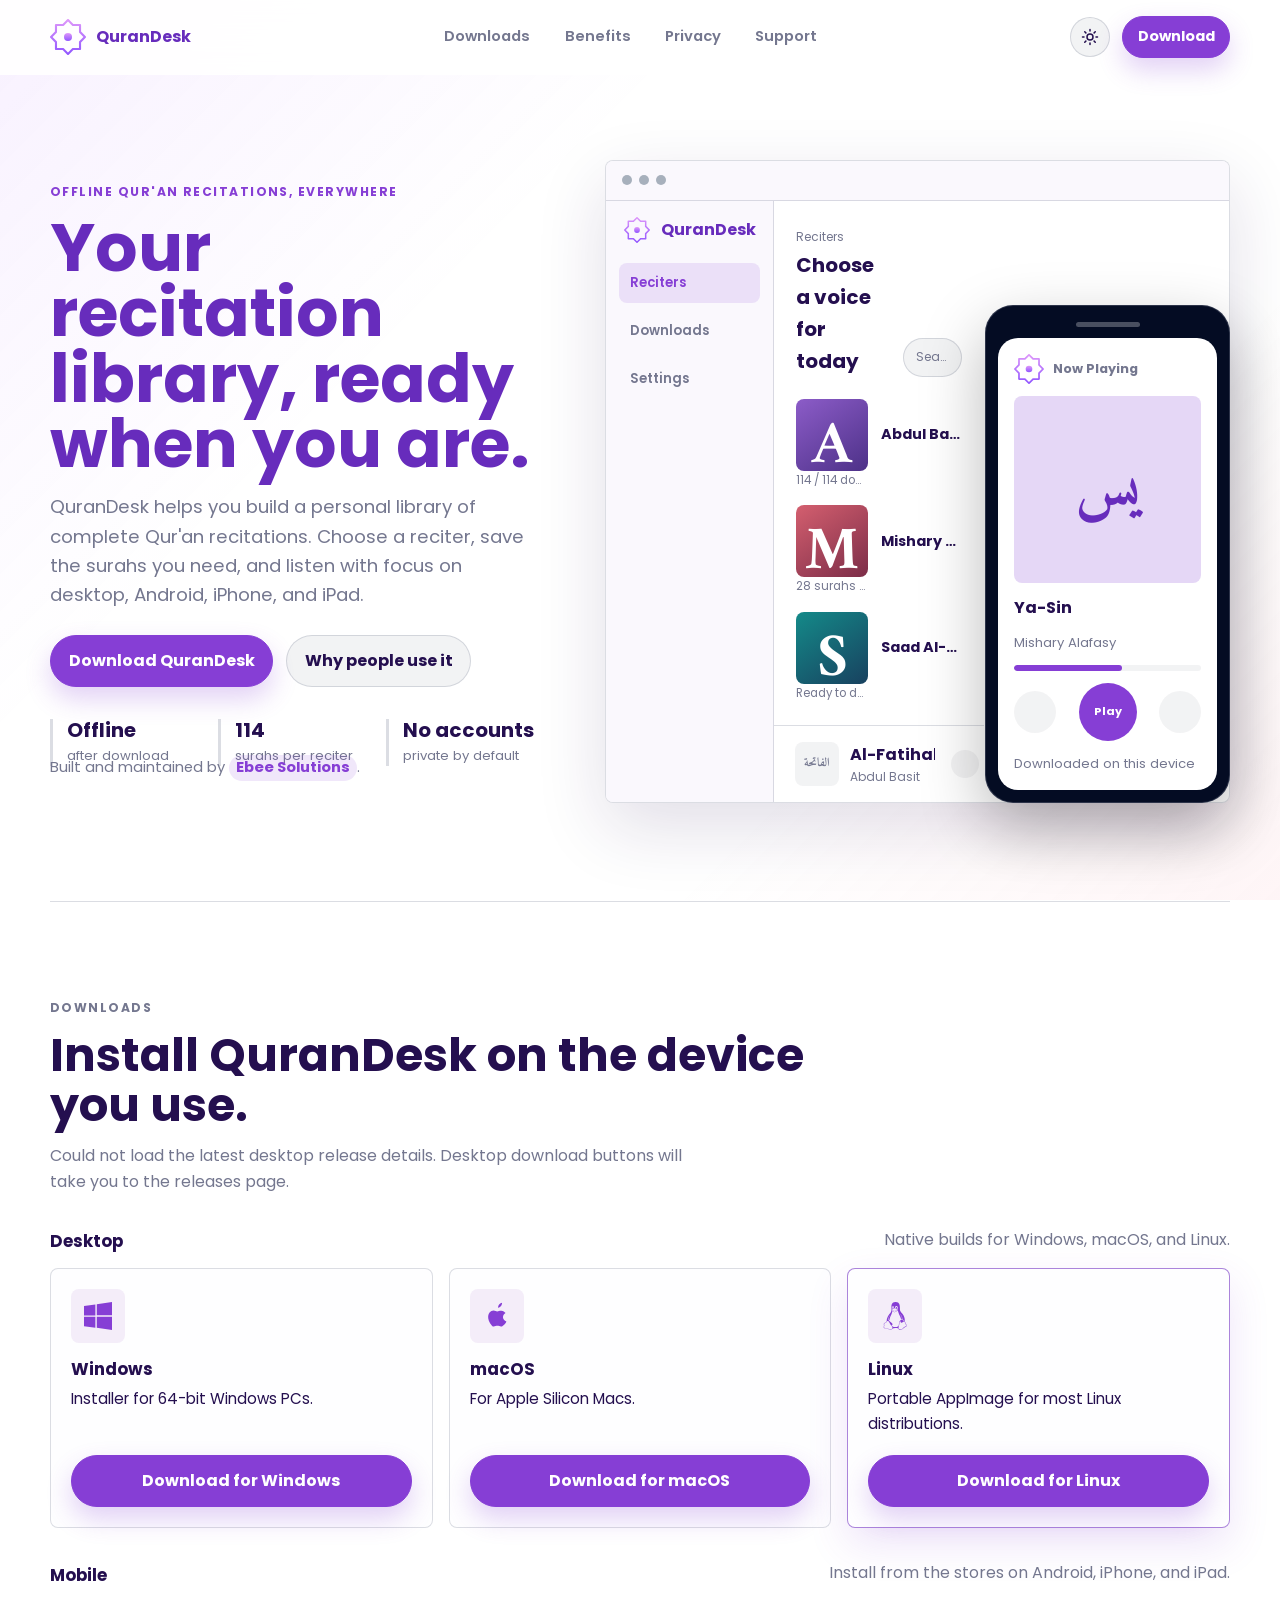
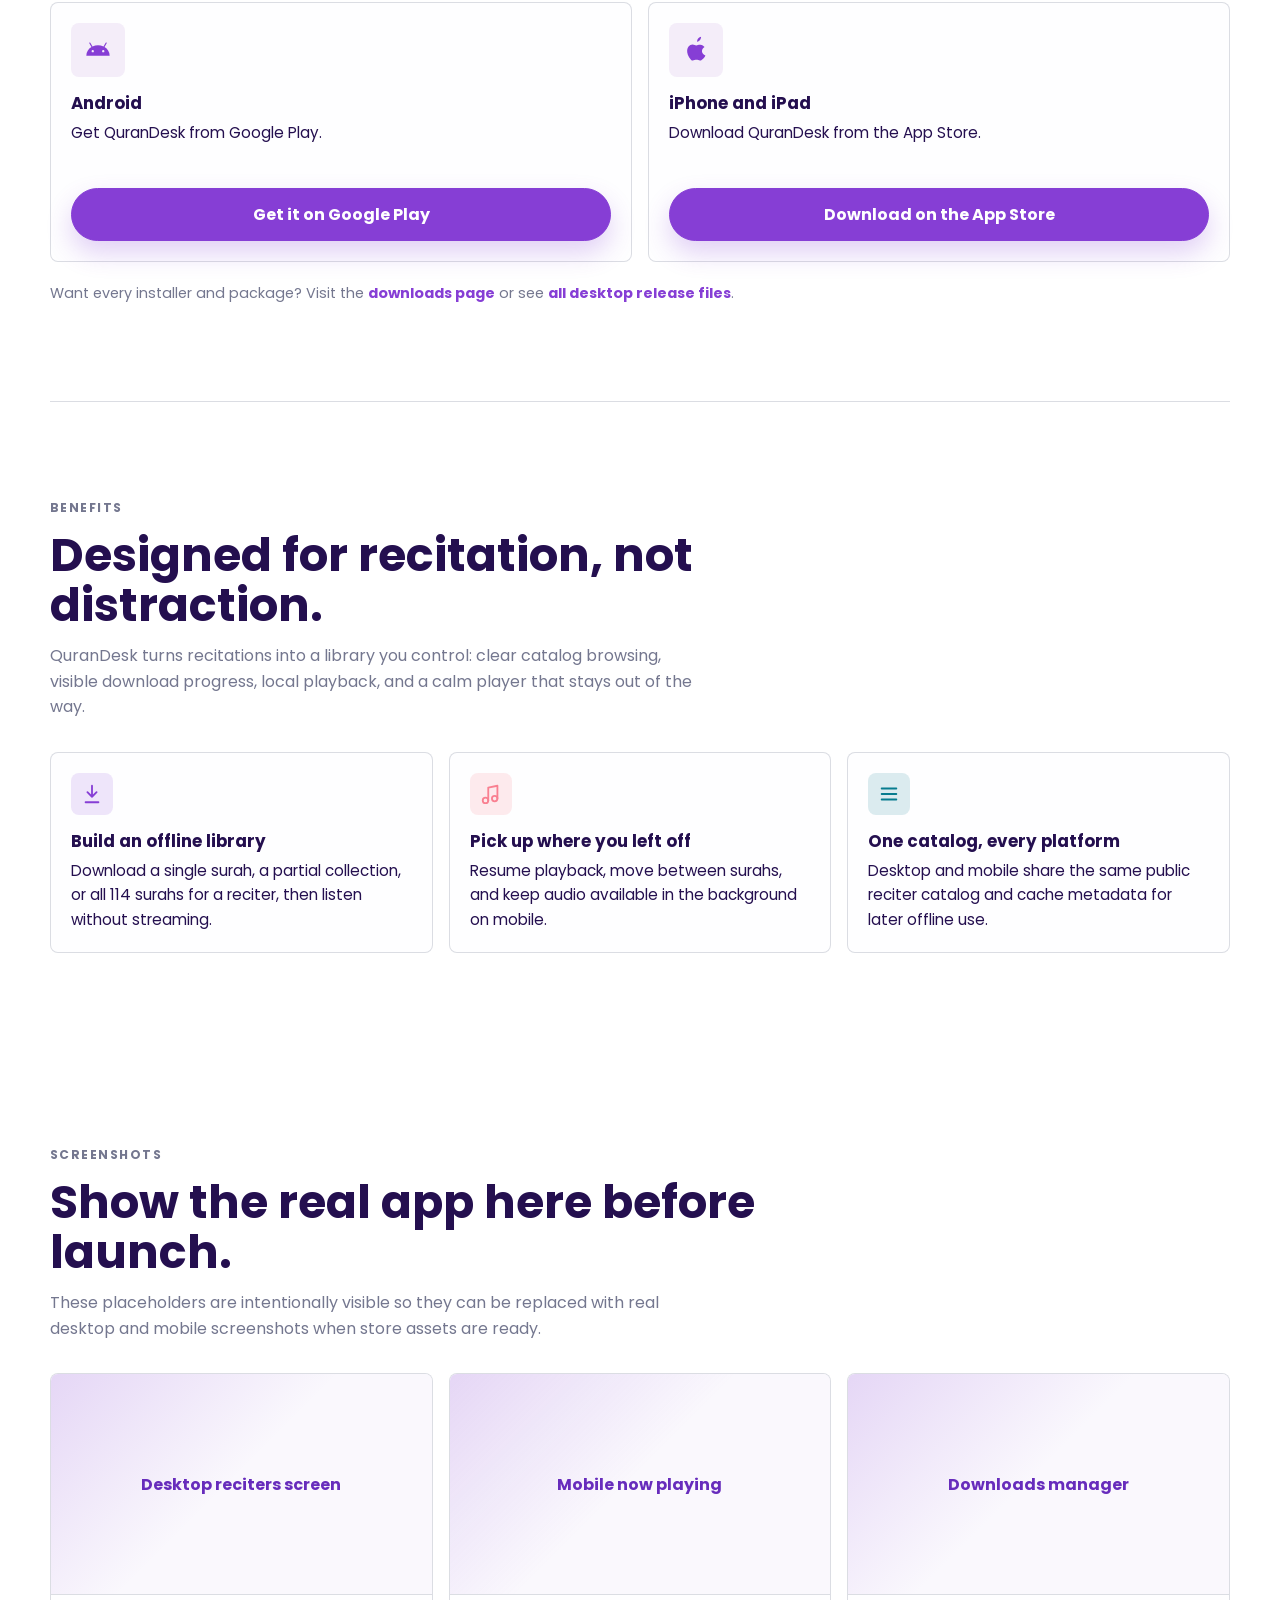
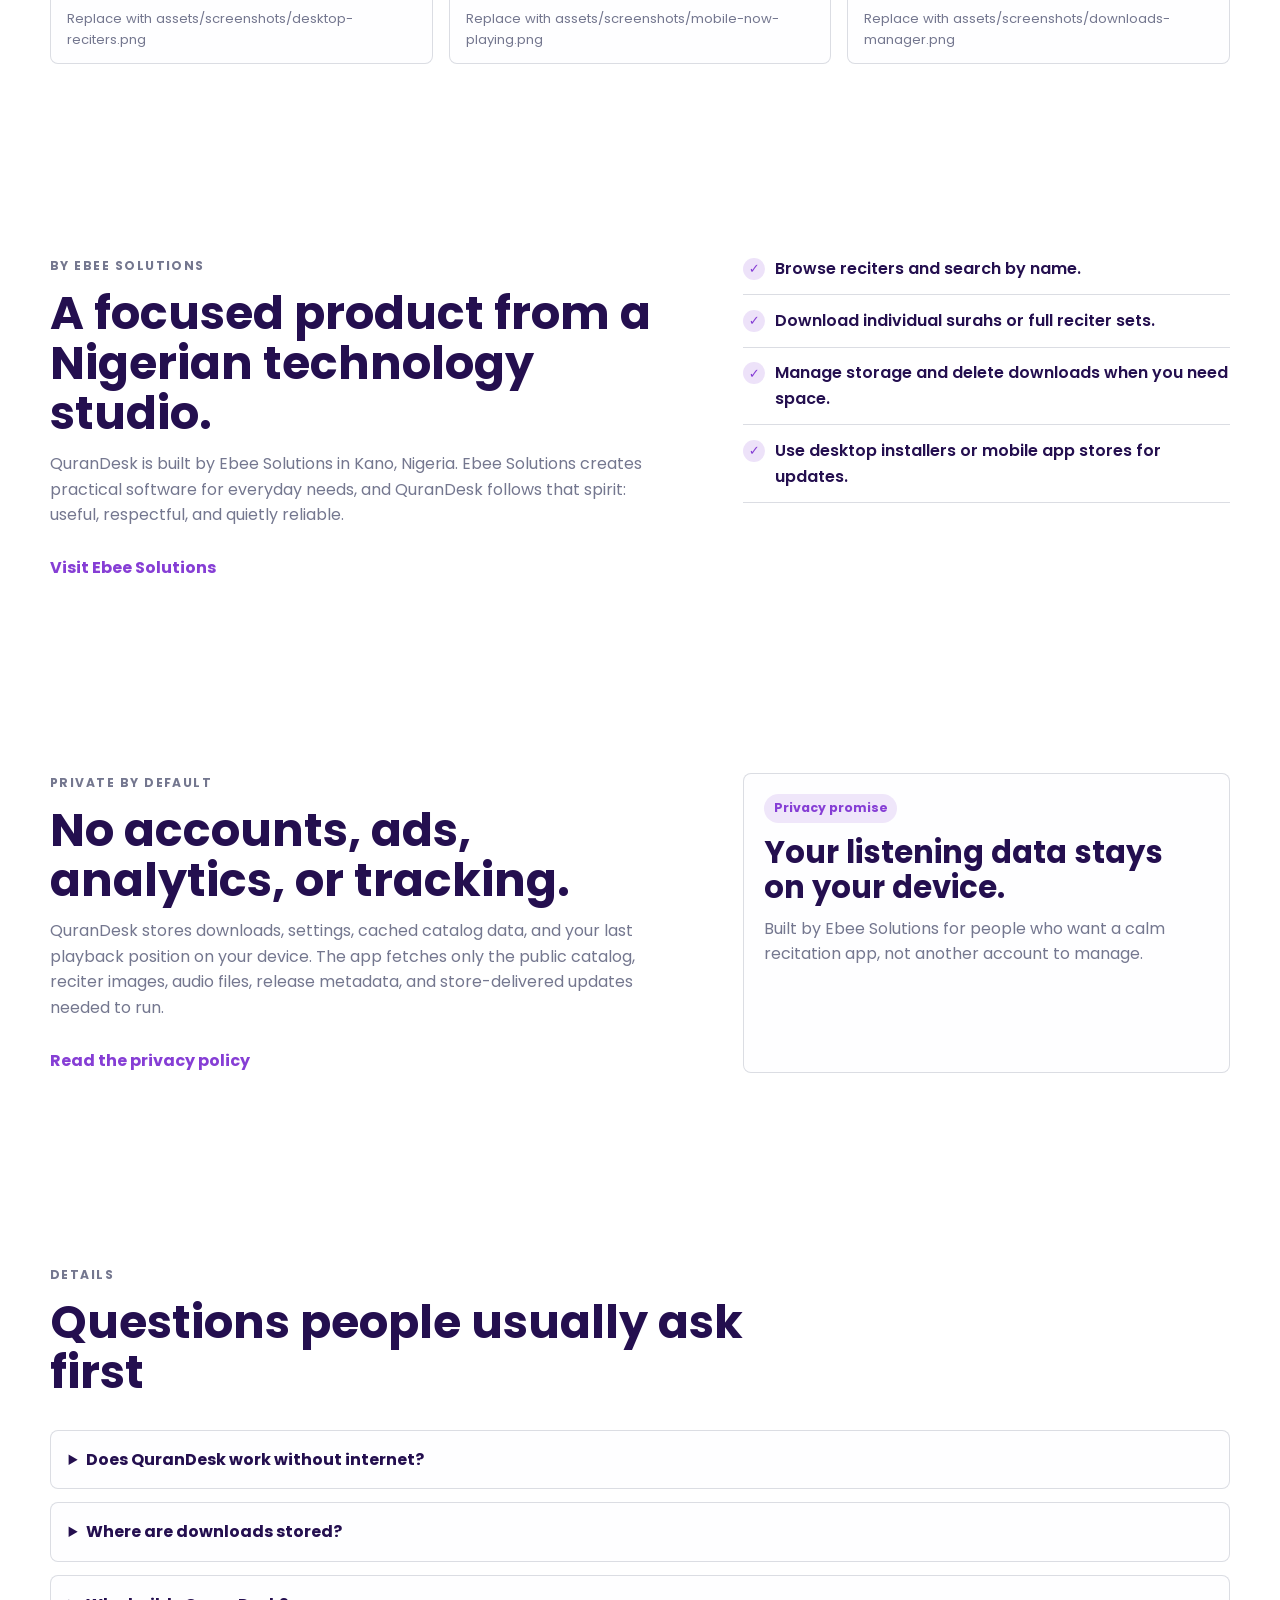
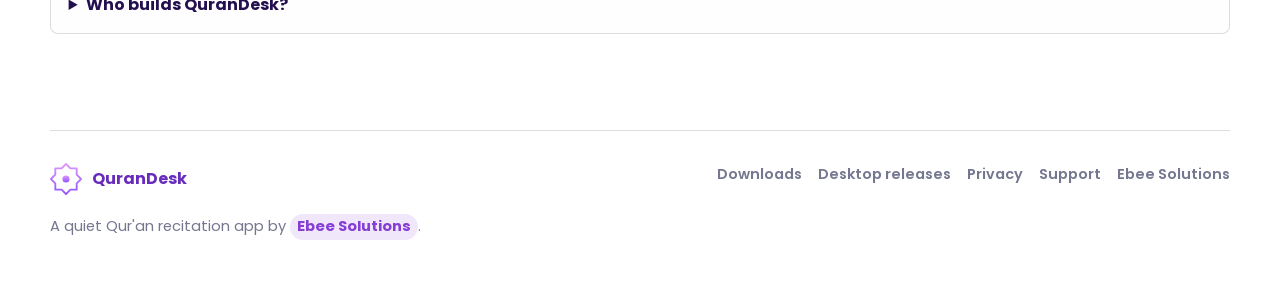
==== commit 539a1c1d: "Add downloads, privacy, and support pages for QuranDesk website - Created downloads.html to provide " ====
--- a/index.html
+++ b/index.html
@@ -6,12 +6,12 @@
     <meta name="color-scheme" content="light dark" />
     <meta
       name="description"
-      content="QuranDesk is an offline desktop app for listening to complete Qur'an recitations from different reciters on Windows, macOS, and Linux."
+      content="QuranDesk is a private Qur'an recitation app for Windows, macOS, Linux, Android, and iOS. Build an offline recitation library and listen anywhere."
     />
     <meta property="og:title" content="QuranDesk" />
     <meta
       property="og:description"
-      content="A quiet offline listening room for complete Qur'an recitations."
+      content="Your Qur'an recitation library, ready offline on desktop and mobile."
     />
     <meta property="og:type" content="website" />
     <meta property="og:url" content="https://qurandesk.ebeesolutions.com/" />
@@ -39,29 +39,29 @@
     <script>
       const savedTheme = localStorage.getItem("qurandesk-site-theme");
       const prefersDark = matchMedia("(prefers-color-scheme: dark)").matches;
-      let theme;
-      if (savedTheme === "light" || savedTheme === "dark") {
-        theme = savedTheme;
-      } else {
-        theme = prefersDark ? "dark" : "light";
-      }
-      document.documentElement.dataset.theme = theme;
+      document.documentElement.dataset.theme =
+        savedTheme === "light" || savedTheme === "dark"
+          ? savedTheme
+          : prefersDark
+            ? "dark"
+            : "light";
     </script>
-    <title>QuranDesk | Offline Qur'an recitation player</title>
+    <title>QuranDesk | Qur'an recitations offline, anywhere</title>
   </head>
   <body>
     <a class="skip-link" href="#main">Skip to content</a>
 
     <header class="site-header" data-elevated="false">
       <nav class="nav" aria-label="Primary navigation">
-        <a class="brand" href="#top" aria-label="QuranDesk home">
+        <a class="brand" href="index.html" aria-label="QuranDesk home">
           <img src="assets/logo.svg" alt="" width="36" height="36" />
           <span>QuranDesk</span>
         </a>
         <div class="nav-links">
-          <a href="#features">Features</a>
-          <a href="#downloads">Downloads</a>
-          <a href="#faq">FAQ</a>
+          <a href="downloads.html">Downloads</a>
+          <a href="#features">Benefits</a>
+          <a href="privacy.html">Privacy</a>
+          <a href="support.html">Support</a>
         </div>
         <div class="nav-actions">
           <button
@@ -88,18 +88,20 @@
     <main id="main">
       <section class="hero" id="top" aria-labelledby="hero-title">
         <div class="hero-copy">
-          <p class="eyebrow">Offline desktop Qur'an recitations</p>
-          <h1 id="hero-title">QuranDesk</h1>
+          <p class="eyebrow">Offline Qur'an recitations, everywhere</p>
+          <h1 id="hero-title">Your recitation library, ready when you are.</h1>
           <p class="hero-lede">
-            A quiet listening room for complete Qur'an recitations. Choose a
-            reciter, download surahs to your computer, and keep listening
-            without an internet connection.
+            QuranDesk helps you build a personal library of complete Qur'an
+            recitations. Choose a reciter, save the surahs you need, and listen
+            with focus on desktop, Android, iPhone, and iPad.
           </p>
           <div class="hero-actions" aria-label="Primary actions">
             <a class="button" href="#downloads" data-primary-download
-              >Download for your OS</a
+              >Download QuranDesk</a
             >
-            <a class="button button-ghost" href="#features">See how it works</a>
+            <a class="button button-ghost" href="#features"
+              >Why people use it</a
+            >
           </div>
           <dl class="hero-facts" aria-label="QuranDesk highlights">
             <div>
@@ -107,105 +109,237 @@
               <dd>after download</dd>
             </div>
             <div>
-              <dt>Complete</dt>
-              <dd>reciter collections</dd>
+              <dt>114</dt>
+              <dd>surahs per reciter</dd>
             </div>
             <div>
-              <dt>Private</dt>
-              <dd>focused listening</dd>
+              <dt>No accounts</dt>
+              <dd>private by default</dd>
             </div>
           </dl>
+          <p class="studio-credit">
+            Built and maintained by
+            <a href="https://ebeesolutions.com">Ebee Solutions</a>.
+          </p>
         </div>
 
         <div
           class="product-scene"
-          aria-label="Preview of the QuranDesk desktop application"
+          aria-label="Preview of QuranDesk on desktop and mobile"
         >
-          <div class="window">
-            <div class="window-rail">
-              <div class="window-brand">
-                <img src="assets/logo.svg" alt="" width="28" height="28" />
-                <span>QuranDesk</span>
-              </div>
-              <a class="rail-active" href="#features">
-                <svg viewBox="0 0 24 24" aria-hidden="true">
-                  <circle cx="12" cy="8" r="4" />
-                  <path d="M4 21c0-4 4-6 8-6s8 2 8 6" />
-                </svg>
-                Reciters
-              </a>
-              <a href="#downloads">
-                <svg viewBox="0 0 24 24" aria-hidden="true">
+          <div class="desktop-preview">
+            <div class="preview-bar">
+              <span></span>
+              <span></span>
+              <span></span>
+            </div>
+            <div class="preview-shell">
+              <aside class="preview-rail">
+                <div class="mini-brand">
+                  <img src="assets/logo.svg" alt="" width="26" height="26" />
+                  <strong>QuranDesk</strong>
+                </div>
+                <span class="active-pill">Reciters</span>
+                <span>Downloads</span>
+                <span>Settings</span>
+              </aside>
+              <div class="preview-main">
+                <div class="preview-toolbar">
+                  <div>
+                    <span class="section-kicker">Reciters</span>
+                    <strong>Choose a voice for today</strong>
+                  </div>
+                  <span class="search-chip">Search reciters</span>
+                </div>
+                <div class="reciter-grid">
+                  <article class="reciter-card">
+                    <div class="avatar avatar-one">A</div>
+                    <strong>Abdul Basit</strong>
+                    <span>114 / 114 downloaded</span>
+                  </article>
+                  <article class="reciter-card">
+                    <div class="avatar avatar-two">M</div>
+                    <strong>Mishary Alafasy</strong>
+                    <span>28 surahs on device</span>
+                  </article>
+                  <article class="reciter-card">
+                    <div class="avatar avatar-three">S</div>
+                    <strong>Saad Al-Ghamdi</strong>
+                    <span>Ready to download</span>
+                  </article>
+                </div>
+                <div class="player">
+                  <div class="player-track">
+                    <span class="arabic" dir="rtl">الفاتحة</span>
+                    <div>
+                      <strong>Al-Fatihah</strong>
+                      <span>Abdul Basit</span>
+                    </div>
+                  </div>
+                  <div class="player-controls" aria-hidden="true">
+                    <span></span>
+                    <button type="button" tabindex="-1">
+                      <svg viewBox="0 0 24 24">
+                        <path d="M8 5v14l11-7z" />
+                      </svg>
+                    </button>
+                    <span></span>
+                  </div>
+                  <div class="progress"><span></span></div>
+                </div>
+              </div>
+            </div>
+          </div>
+          <div class="phone-preview" aria-label="Mobile app preview">
+            <div class="phone-speaker"></div>
+            <div class="phone-screen">
+              <div class="phone-title">
+                <img src="assets/logo.svg" alt="" width="30" height="30" />
+                <span>Now Playing</span>
+              </div>
+              <div class="album-tile arabic" dir="rtl">يس</div>
+              <strong>Ya-Sin</strong>
+              <span>Mishary Alafasy</span>
+              <div class="phone-progress"><span></span></div>
+              <div class="phone-actions">
+                <span></span>
+                <b>Play</b>
+                <span></span>
+              </div>
+              <p>Downloaded on this device</p>
+            </div>
+          </div>
+        </div>
+      </section>
+
+      <section
+        class="download-band"
+        id="downloads"
+        aria-labelledby="downloads-title"
+      >
+        <div class="section-heading">
+          <p class="eyebrow">Downloads</p>
+          <h2 id="downloads-title">Install QuranDesk on the device you use.</h2>
+          <p data-release-status>
+            Checking the latest desktop release details...
+          </p>
+        </div>
+
+        <div class="download-group" aria-labelledby="desktop-downloads-title">
+          <div class="download-group-heading">
+            <h3 id="desktop-downloads-title">Desktop</h3>
+            <p>Native builds for Windows, macOS, and Linux.</p>
+          </div>
+          <div class="download-grid">
+            <article class="download-card" data-platform-card="windows">
+              <div class="download-icon" aria-hidden="true">
+                <svg viewBox="0 0 24 24">
                   <path
-                    d="M4 14a8 8 0 0 1 15.5-2.5A4.5 4.5 0 0 1 18 20H7a4 4 0 0 1-3-6Z"
+                    d="M0 3.449 9.75 2.1v9.451H0m10.949-9.602L24 0v11.4H10.949M0 12.6h9.75v9.451L0 20.699M10.949 12.6H24V24l-13.051-1.85"
                   />
                 </svg>
-                Downloads
-              </a>
-              <a href="#faq">
-                <svg viewBox="0 0 24 24" aria-hidden="true">
-                  <circle cx="12" cy="12" r="3" />
+              </div>
+              <h3>Windows</h3>
+              <p>Installer for 64-bit Windows PCs.</p>
+              <a
+                class="button download-link"
+                data-desktop-platform="windows"
+                href="https://github.com/ebeeraheem/qurandesk-electron/releases/latest"
+                >Download for Windows</a
+              >
+            </article>
+            <article class="download-card" data-platform-card="mac">
+              <div class="download-icon" aria-hidden="true">
+                <svg viewBox="0 0 24 24">
                   <path
-                    d="M19 15a2 2 0 0 0 .5 2l.2.2a2 2 0 1 1-2.8 2.8l-.2-.2a2 2 0 0 0-2-.5 2 2 0 0 0-1.2 1.8V21a2 2 0 1 1-4 0v-.3a2 2 0 0 0-1.2-1.8 2 2 0 0 0-2 .5l-.2.2a2 2 0 1 1-2.8-2.8l.2-.2a2 2 0 0 0 .5-2 2 2 0 0 0-1.8-1.2H3a2 2 0 1 1 0-4h.3A2 2 0 0 0 5 8.2a2 2 0 0 0-.5-2l-.2-.2a2 2 0 1 1 2.8-2.8l.2.2a2 2 0 0 0 2 .5A2 2 0 0 0 10.5 2H11a2 2 0 1 1 4 0v.3a2 2 0 0 0 1.2 1.8 2 2 0 0 0 2-.5l.2-.2a2 2 0 1 1 2.8 2.8l-.2.2a2 2 0 0 0-.5 2A2 2 0 0 0 22 10h.3a2 2 0 1 1 0 4H22A2 2 0 0 0 19 15Z"
+                    d="M17.05 20.28c-.98.95-2.05.8-3.08.35-1.09-.46-2.09-.48-3.24 0-1.44.62-2.2.44-3.06-.35C2.79 15.25 3.51 7.59 9.05 7.31c1.35.07 2.29.74 3.08.74 1.21 0 2.16-.74 3.59-.62 1.6.13 2.81.79 3.59 2.07-3.23 1.87-2.71 6.15.74 7.13-.59 1.32-1.36 2.62-2.99 3.66m-4.05-15.4c-.16-2.43 1.81-4.13 3.31-4.34.21 2.13-1.85 4.14-3.31 4.34"
                   />
                 </svg>
-                Settings
-              </a>
-            </div>
-            <div class="window-main">
-              <div class="window-toolbar">
-                <div>
-                  <span class="section-kicker">Reciters</span>
-                  <strong>Choose a voice for the day</strong>
-                </div>
-                <label class="search">
-                  <svg viewBox="0 0 24 24" aria-hidden="true">
-                    <circle cx="11" cy="11" r="7" />
-                    <path d="m21 21-4.3-4.3" />
-                  </svg>
-                  <span>Search reciters</span>
-                  <input type="hidden" />
-                </label>
-              </div>
-              <div class="reciter-grid">
-                <article class="reciter-card">
-                  <div class="avatar avatar-one">A</div>
-                  <strong>Abdul Basit</strong>
-                  <span>1.7 GB · 114 / 114</span>
-                </article>
-                <article class="reciter-card">
-                  <div class="avatar avatar-two">M</div>
-                  <strong>Mishary Alafasy</strong>
-                  <span>2.1 GB · 28 on disk</span>
-                </article>
-                <article class="reciter-card">
-                  <div class="avatar avatar-three">S</div>
-                  <strong>Saad Al-Ghamdi</strong>
-                  <span>1.9 GB · not downloaded</span>
-                </article>
-              </div>
-              <div class="player">
-                <div class="player-track">
-                  <span class="arabic" dir="rtl">الفاتحة</span>
-                  <div>
-                    <strong>Al-Fatihah</strong>
-                    <span>Abdul Basit</span>
-                  </div>
-                </div>
-                <div class="player-controls" aria-hidden="true">
-                  <span></span>
-                  <button type="button" tabindex="-1">
-                    <svg viewBox="0 0 24 24">
-                      <path d="M8 5v14l11-7z" />
-                    </svg>
-                  </button>
-                  <span></span>
-                </div>
-                <div class="progress"><span></span></div>
-              </div>
-            </div>
-          </div>
-        </div>
+              </div>
+              <h3>macOS</h3>
+              <p>For Apple Silicon Macs.</p>
+              <a
+                class="button download-link"
+                data-desktop-platform="mac"
+                href="https://github.com/ebeeraheem/qurandesk-electron/releases/latest"
+                >Download for macOS</a
+              >
+            </article>
+            <article class="download-card" data-platform-card="linux">
+              <div class="download-icon" aria-hidden="true">
+                <svg viewBox="0 0 16 16">
+                  <path
+                    d="M8.996 4.497c.104-.076.1-.168.186-.158s.022.102-.098.207c-.12.104-.308.243-.46.323-.291.152-.631.336-.993.336s-.647-.167-.853-.33c-.102-.082-.186-.162-.248-.221-.11-.086-.096-.207-.052-.204.075.01.087.109.134.153.064.06.144.137.241.214.195.154.454.304.778.304s.702-.19.932-.32c.13-.073.297-.204.433-.304M7.34 3.781c.055-.02.123-.031.174-.003.011.006.024.021.02.034-.012.038-.074.032-.11.05-.032.017-.057.052-.093.054-.034 0-.086-.012-.09-.046-.007-.044.058-.072.1-.089m.581-.003c.05-.028.119-.018.173.003.041.017.106.045.1.09-.004.033-.057.046-.09.045-.036-.002-.062-.037-.093-.053-.036-.019-.098-.013-.11-.051-.004-.013.008-.028.02-.034"
+                  />
+                  <path
+                    fill-rule="evenodd"
+                    d="M8.446.019c2.521.003 2.38 2.66 2.364 4.093-.01.939.509 1.574 1.04 2.244.474.56 1.095 1.38 1.45 2.32.29.765.402 1.613.115 2.465a.8.8 0 0 1 .254.152l.001.002c.207.175.271.447.329.698.058.252.112.488.224.615.344.382.494.667.48.922-.015.254-.203.43-.435.57-.465.28-1.164.491-1.586 1.002-.443.527-.99.83-1.505.871a1.25 1.25 0 0 1-1.256-.716v-.001a1 1 0 0 1-.078-.21c-.67.038-1.252-.165-1.718-.128-.687.038-1.116.204-1.506.206-.151.331-.445.547-.808.63-.5.114-1.126 0-1.743-.324-.577-.306-1.31-.278-1.85-.39-.27-.057-.51-.157-.626-.384-.116-.226-.095-.538.07-.988.051-.16.012-.398-.026-.648a2.5 2.5 0 0 1-.037-.369c0-.133.022-.265.087-.386v-.002c.14-.266.368-.377.577-.451s.397-.125.53-.258c.143-.15.27-.374.443-.56q.036-.037.073-.07c-.081-.538.007-1.105.192-1.662.393-1.18 1.223-2.314 1.811-3.014.502-.713.65-1.287.701-2.016.042-.997-.705-3.974 2.112-4.2q.168-.015.321-.013m2.596 10.866-.03.016c-.223.121-.348.337-.427.656-.08.32-.107.733-.13 1.206v.001c-.023.37-.192.824-.31 1.267s-.176.862-.036 1.128v.002c.226.452.608.636 1.051.601s.947-.304 1.36-.795c.474-.576 1.218-.796 1.638-1.05.21-.126.324-.242.333-.4.009-.157-.097-.403-.425-.767-.17-.192-.217-.462-.274-.71-.056-.247-.122-.468-.26-.585l-.001-.001c-.18-.157-.356-.17-.565-.164q-.069.001-.14.005c-.239.275-.805.612-1.197.508-.359-.09-.562-.508-.587-.918m-7.204.03H3.83c-.189.002-.314.09-.44.225-.149.158-.276.382-.445.56v.002h-.002c-.183.184-.414.239-.61.31-.195.069-.353.143-.46.35v.002c-.085.155-.066.378-.029.624.038.245.096.507.018.746v.002l-.001.002c-.157.427-.155.678-.082.822.074.143.235.22.48.272.493.103 1.26.069 1.906.41.583.305 1.168.404 1.598.305.431-.098.712-.369.75-.867v-.002c.029-.292-.195-.673-.485-1.052-.29-.38-.633-.752-.795-1.09v-.002l-.61-1.11c-.21-.286-.43-.462-.68-.5a1 1 0 0 0-.106-.008M9.584 4.85c-.14.2-.386.37-.695.467-.147.048-.302.17-.495.28a1.3 1.3 0 0 1-.74.19.97.97 0 0 1-.582-.227c-.14-.113-.25-.237-.394-.322a3 3 0 0 1-.192-.126c-.063 1.179-.85 2.658-1.226 3.511a5.4 5.4 0 0 0-.43 1.917c-.68-.906-.184-2.066.081-2.568.297-.55.343-.701.27-.649-.266.436-.685 1.13-.848 1.844-.085.372-.1.749.01 1.097.11.349.345.67.766.931.573.351.963.703 1.193 1.015s.302.584.23.777a.4.4 0 0 1-.212.22.7.7 0 0 1-.307.056l.184.235c.094.124.186.249.266.375 1.179.805 2.567.496 3.568-.218.1-.342.197-.664.212-.903.024-.474.05-.896.136-1.245s.244-.634.53-.791a1 1 0 0 1 .138-.061q.005-.045.013-.087c.082-.546.569-.572 1.18-.303.588.266.81.499.71.814h.13c.122-.398-.133-.69-.822-1.025l-.137-.06a2.35 2.35 0 0 0-.012-1.113c-.188-.79-.704-1.49-1.098-1.838-.072-.003-.065.06.081.203.363.333 1.156 1.532.727 2.644a1.2 1.2 0 0 0-.342-.043c-.164-.907-.543-1.66-.735-2.014-.359-.668-.918-2.036-1.158-2.983M7.72 3.503a1 1 0 0 0-.312.053c-.268.093-.447.286-.559.391-.022.021-.05.04-.119.091s-.172.126-.321.238q-.198.151-.13.38c.046.15.192.325.459.476.166.098.28.23.41.334a1 1 0 0 0 .215.133.9.9 0 0 0 .298.066c.282.017.49-.068.673-.173s.34-.233.518-.29c.365-.115.627-.345.709-.564a.37.37 0 0 0-.01-.309c-.048-.096-.148-.187-.318-.257h-.001c-.354-.151-.507-.162-.705-.29-.321-.207-.587-.28-.807-.279m-.89-1.122h-.025a.4.4 0 0 0-.278.135.76.76 0 0 0-.191.334 1.2 1.2 0 0 0-.051.445v.001c.01.162.041.299.102.436.05.116.109.204.183.274l.089-.065.117-.09-.023-.018a.4.4 0 0 1-.11-.161.7.7 0 0 1-.054-.22v-.01a.7.7 0 0 1 .014-.234.4.4 0 0 1 .08-.179q.056-.069.126-.073h.013a.18.18 0 0 1 .123.05c.045.04.08.09.11.162a.7.7 0 0 1 .054.22v.01a.7.7 0 0 1-.002.17 1.1 1.1 0 0 1 .317-.143 1.3 1.3 0 0 0 .002-.194V3.23a1.2 1.2 0 0 0-.102-.437.8.8 0 0 0-.227-.31.4.4 0 0 0-.268-.102m1.95-.155a.63.63 0 0 0-.394.14.9.9 0 0 0-.287.376 1.2 1.2 0 0 0-.1.51v.015q0 .079.01.152c.114.027.278.074.406.138a1 1 0 0 1-.011-.172.8.8 0 0 1 .058-.278.5.5 0 0 1 .139-.2.26.26 0 0 1 .182-.069.26.26 0 0 1 .178.081c.055.054.094.12.124.21.029.086.042.17.04.27l-.002.012a.8.8 0 0 1-.057.277c-.024.059-.089.106-.122.145.046.016.09.03.146.052a5 5 0 0 1 .248.102 1.2 1.2 0 0 0 .244-.763 1.2 1.2 0 0 0-.11-.495.9.9 0 0 0-.294-.37.64.64 0 0 0-.39-.133z"
+                  />
+                </svg>
+              </div>
+              <h3>Linux</h3>
+              <p>Portable AppImage for most Linux distributions.</p>
+              <a
+                class="button download-link"
+                data-desktop-platform="linux"
+                href="https://github.com/ebeeraheem/qurandesk-electron/releases/latest"
+                >Download for Linux</a
+              >
+            </article>
+          </div>
+        </div>
+
+        <div class="download-group" aria-labelledby="mobile-downloads-title">
+          <div class="download-group-heading">
+            <h3 id="mobile-downloads-title">Mobile</h3>
+            <p>Install from the stores on Android, iPhone, and iPad.</p>
+          </div>
+          <div class="download-grid download-grid-two">
+            <article class="download-card" data-platform-card="android">
+              <div class="download-icon" aria-hidden="true">
+                <svg viewBox="0 0 24 24">
+                  <path
+                    d="M17.6 9.48 19.44 6.3a.5.5 0 0 0-.86-.5l-1.86 3.22a11.1 11.1 0 0 0-9.44 0L5.42 5.8a.5.5 0 0 0-.86.5L6.4 9.48C3.73 11.05 2 13.82 2 17h20c0-3.18-1.73-5.95-4.4-7.52ZM7.5 14a1 1 0 1 1 0-2 1 1 0 0 1 0 2Zm9 0a1 1 0 1 1 0-2 1 1 0 0 1 0 2Z"
+                  />
+                </svg>
+              </div>
+              <h3>Android</h3>
+              <p>Get QuranDesk from Google Play.</p>
+              <a
+                class="button download-link"
+                data-store-platform="android"
+                href="https://play.google.com/store/apps/details?id=com.ebeesolutions.qurandesk"
+                >Get it on Google Play</a
+              >
+            </article>
+            <article class="download-card" data-platform-card="ios">
+              <div class="download-icon" aria-hidden="true">
+                <svg viewBox="0 0 24 24">
+                  <path
+                    d="M17.05 20.28c-.98.95-2.05.8-3.08.35-1.09-.46-2.09-.48-3.24 0-1.44.62-2.2.44-3.06-.35C2.79 15.25 3.51 7.59 9.05 7.31c1.35.07 2.29.74 3.08.74 1.21 0 2.16-.74 3.59-.62 1.6.13 2.81.79 3.59 2.07-3.23 1.87-2.71 6.15.74 7.13-.59 1.32-1.36 2.62-2.99 3.66m-4.05-15.4c-.16-2.43 1.81-4.13 3.31-4.34.21 2.13-1.85 4.14-3.31 4.34"
+                  />
+                </svg>
+              </div>
+              <h3>iPhone and iPad</h3>
+              <p>Download QuranDesk from the App Store.</p>
+              <a
+                class="button download-link"
+                data-store-platform="ios"
+                href="https://apps.apple.com/app/qurandesk/id0000000000"
+                >Download on the App Store</a
+              >
+            </article>
+          </div>
+        </div>
+
+        <p class="download-note">
+          Want every installer and package? Visit the
+          <a href="downloads.html">downloads page</a> or see
+          <a
+            href="https://github.com/ebeeraheem/qurandesk-electron/releases/latest"
+            >all desktop release files</a
+          >.
+        </p>
       </section>
 
       <section
@@ -214,8 +348,13 @@
         aria-labelledby="features-title"
       >
         <div class="section-heading">
-          <p class="eyebrow">Built for focused listening</p>
-          <h2 id="features-title">Download once. Listen calmly.</h2>
+          <p class="eyebrow">Benefits</p>
+          <h2 id="features-title">Designed for recitation, not distraction.</h2>
+          <p>
+            QuranDesk turns recitations into a library you control: clear
+            catalog browsing, visible download progress, local playback, and a
+            calm player that stays out of the way.
+          </p>
         </div>
         <div class="feature-grid">
           <article>
@@ -225,10 +364,10 @@
                 <path d="M5 21h14" />
               </svg>
             </div>
-            <h3>Offline recitations</h3>
+            <h3>Build an offline library</h3>
             <p>
-              Download individual surahs or a full reciter set, then play from
-              local storage.
+              Download a single surah, a partial collection, or all 114 surahs
+              for a reciter, then listen without streaming.
             </p>
           </article>
           <article>
@@ -239,130 +378,96 @@
                 <circle cx="16" cy="17" r="3" />
               </svg>
             </div>
-            <h3>Simple playback</h3>
+            <h3>Pick up where you left off</h3>
             <p>
-              Use repeat, speed control, previous/next surah, and resume from
-              your last position.
+              Resume playback, move between surahs, and keep audio available in
+              the background on mobile.
             </p>
           </article>
           <article>
             <div class="feature-icon feature-icon-green">
               <svg viewBox="0 0 24 24" aria-hidden="true">
-                <path
-                  d="M4 12a8 8 0 0 1 16 0v7a2 2 0 0 1-2 2H6a2 2 0 0 1-2-2Z"
-                />
-                <path d="M9 12h6" />
+                <path d="M4 6h16M4 12h16M4 18h16" />
               </svg>
             </div>
-            <h3>Desktop native</h3>
+            <h3>One catalog, every platform</h3>
             <p>
-              Runs as a dedicated app on Windows, macOS, and Linux with
-              automatic updates.
+              Desktop and mobile share the same public reciter catalog and cache
+              metadata for later offline use.
             </p>
           </article>
         </div>
       </section>
 
-      <section class="split-section" aria-labelledby="experience-title">
+      <section class="screenshot-band" aria-labelledby="screenshots-title">
+        <div class="section-heading">
+          <p class="eyebrow">Screenshots</p>
+          <h2 id="screenshots-title">Show the real app here before launch.</h2>
+          <p>
+            These placeholders are intentionally visible so they can be replaced
+            with real desktop and mobile screenshots when store assets are
+            ready.
+          </p>
+        </div>
+        <div class="screenshot-grid">
+          <figure class="screenshot-placeholder">
+            <div>Desktop reciters screen</div>
+            <figcaption>Replace with assets/screenshots/desktop-reciters.png</figcaption>
+          </figure>
+          <figure class="screenshot-placeholder">
+            <div>Mobile now playing</div>
+            <figcaption>Replace with assets/screenshots/mobile-now-playing.png</figcaption>
+          </figure>
+          <figure class="screenshot-placeholder">
+            <div>Downloads manager</div>
+            <figcaption>Replace with assets/screenshots/downloads-manager.png</figcaption>
+          </figure>
+        </div>
+      </section>
+
+      <section class="split-section" aria-labelledby="studio-title">
         <div>
-          <p class="eyebrow">A small app with a clear job</p>
-          <h2 id="experience-title">No browser tabs. No streaming anxiety.</h2>
+          <p class="eyebrow">By Ebee Solutions</p>
+          <h2 id="studio-title">A focused product from a Nigerian technology studio.</h2>
           <p>
-            QuranDesk keeps your catalog, download queue, storage usage, and
-            playback settings in one focused desktop space. The interface
-            follows your operating system theme by default, and the website does
-            the same.
-          </p>
+            QuranDesk is built by
+            <a href="https://ebeesolutions.com">Ebee Solutions</a> in Kano,
+            Nigeria. Ebee Solutions creates practical software for everyday
+            needs, and QuranDesk follows that spirit: useful, respectful, and
+            quietly reliable.
+          </p>
+          <a class="text-link" href="https://ebeesolutions.com"
+            >Visit Ebee Solutions</a
+          >
         </div>
         <ul class="check-list" aria-label="Application capabilities">
-          <li>Browse reciters and search by name or style.</li>
-          <li>Download all 114 surahs or keep only the ones you need.</li>
-          <li>Keep working even if an audio file is moved or deleted.</li>
-          <li>See new reciters as they become available.</li>
+          <li>Browse reciters and search by name.</li>
+          <li>Download individual surahs or full reciter sets.</li>
+          <li>Manage storage and delete downloads when you need space.</li>
+          <li>Use desktop installers or mobile app stores for updates.</li>
         </ul>
       </section>
 
-      <section
-        class="download-band"
-        id="downloads"
-        aria-labelledby="downloads-title"
-      >
-        <div class="section-heading">
-          <p class="eyebrow">Downloads</p>
-          <h2 id="downloads-title">Get QuranDesk for your desktop</h2>
-          <p data-release-status>Checking for the latest version...</p>
-        </div>
-        <div class="download-grid">
-          <article class="download-card" data-platform-card="windows">
-            <div class="download-icon" aria-hidden="true">
-              <svg viewBox="0 0 24 24" aria-hidden="true">
-                <path
-                  d="M0 3.449 9.75 2.1v9.451H0m10.949-9.602L24 0v11.4H10.949M0 12.6h9.75v9.451L0 20.699M10.949 12.6H24V24l-13.051-1.85"
-                />
-              </svg>
-            </div>
-            <h3>Windows</h3>
-            <p>Installer for 64-bit Windows PCs.</p>
-            <a
-              class="button download-link"
-              data-platform="windows"
-              href="https://github.com/ebeeraheem/qurandesk-electron/releases/latest"
-              >Download for Windows</a
-            >
-          </article>
-          <article class="download-card" data-platform-card="mac">
-            <div class="download-icon" aria-hidden="true">
-              <svg viewBox="0 0 24 24" aria-hidden="true">
-                <path
-                  d="M17.05 20.28c-.98.95-2.05.8-3.08.35-1.09-.46-2.09-.48-3.24 0-1.44.62-2.2.44-3.06-.35C2.79 15.25 3.51 7.59 9.05 7.31c1.35.07 2.29.74 3.08.74 1.21 0 2.16-.74 3.59-.62 1.6.13 2.81.79 3.59 2.07-3.23 1.87-2.71 6.15.74 7.13-.59 1.32-1.36 2.62-2.99 3.66m-4.05-15.4c-.16-2.43 1.81-4.13 3.31-4.34.21 2.13-1.85 4.14-3.31 4.34"
-                />
-              </svg>
-            </div>
-            <h3>macOS</h3>
-            <p>For Macs with Apple Silicon (M1, M2, M3).</p>
-            <a
-              class="button download-link"
-              data-platform="mac"
-              href="https://github.com/ebeeraheem/qurandesk-electron/releases/latest"
-              >Download for macOS</a
-            >
-          </article>
-          <article class="download-card" data-platform-card="linux">
-            <div class="download-icon" aria-hidden="true">
-              <svg
-                xmlns="http://www.w3.org/2000/svg"
-                width="16"
-                height="16"
-                fill="currentColor"
-                class="bi bi-tux"
-                viewBox="0 0 16 16"
-              >
-                <path
-                  d="M8.996 4.497c.104-.076.1-.168.186-.158s.022.102-.098.207c-.12.104-.308.243-.46.323-.291.152-.631.336-.993.336s-.647-.167-.853-.33c-.102-.082-.186-.162-.248-.221-.11-.086-.096-.207-.052-.204.075.01.087.109.134.153.064.06.144.137.241.214.195.154.454.304.778.304s.702-.19.932-.32c.13-.073.297-.204.433-.304M7.34 3.781c.055-.02.123-.031.174-.003.011.006.024.021.02.034-.012.038-.074.032-.11.05-.032.017-.057.052-.093.054-.034 0-.086-.012-.09-.046-.007-.044.058-.072.1-.089m.581-.003c.05-.028.119-.018.173.003.041.017.106.045.1.09-.004.033-.057.046-.09.045-.036-.002-.062-.037-.093-.053-.036-.019-.098-.013-.11-.051-.004-.013.008-.028.02-.034"
-                />
-                <path
-                  fill-rule="evenodd"
-                  d="M8.446.019c2.521.003 2.38 2.66 2.364 4.093-.01.939.509 1.574 1.04 2.244.474.56 1.095 1.38 1.45 2.32.29.765.402 1.613.115 2.465a.8.8 0 0 1 .254.152l.001.002c.207.175.271.447.329.698.058.252.112.488.224.615.344.382.494.667.48.922-.015.254-.203.43-.435.57-.465.28-1.164.491-1.586 1.002-.443.527-.99.83-1.505.871a1.25 1.25 0 0 1-1.256-.716v-.001a1 1 0 0 1-.078-.21c-.67.038-1.252-.165-1.718-.128-.687.038-1.116.204-1.506.206-.151.331-.445.547-.808.63-.5.114-1.126 0-1.743-.324-.577-.306-1.31-.278-1.85-.39-.27-.057-.51-.157-.626-.384-.116-.226-.095-.538.07-.988.051-.16.012-.398-.026-.648a2.5 2.5 0 0 1-.037-.369c0-.133.022-.265.087-.386v-.002c.14-.266.368-.377.577-.451s.397-.125.53-.258c.143-.15.27-.374.443-.56q.036-.037.073-.07c-.081-.538.007-1.105.192-1.662.393-1.18 1.223-2.314 1.811-3.014.502-.713.65-1.287.701-2.016.042-.997-.705-3.974 2.112-4.2q.168-.015.321-.013m2.596 10.866-.03.016c-.223.121-.348.337-.427.656-.08.32-.107.733-.13 1.206v.001c-.023.37-.192.824-.31 1.267s-.176.862-.036 1.128v.002c.226.452.608.636 1.051.601s.947-.304 1.36-.795c.474-.576 1.218-.796 1.638-1.05.21-.126.324-.242.333-.4.009-.157-.097-.403-.425-.767-.17-.192-.217-.462-.274-.71-.056-.247-.122-.468-.26-.585l-.001-.001c-.18-.157-.356-.17-.565-.164q-.069.001-.14.005c-.239.275-.805.612-1.197.508-.359-.09-.562-.508-.587-.918m-7.204.03H3.83c-.189.002-.314.09-.44.225-.149.158-.276.382-.445.56v.002h-.002c-.183.184-.414.239-.61.31-.195.069-.353.143-.46.35v.002c-.085.155-.066.378-.029.624.038.245.096.507.018.746v.002l-.001.002c-.157.427-.155.678-.082.822.074.143.235.22.48.272.493.103 1.26.069 1.906.41.583.305 1.168.404 1.598.305.431-.098.712-.369.75-.867v-.002c.029-.292-.195-.673-.485-1.052-.29-.38-.633-.752-.795-1.09v-.002l-.61-1.11c-.21-.286-.43-.462-.68-.5a1 1 0 0 0-.106-.008M9.584 4.85c-.14.2-.386.37-.695.467-.147.048-.302.17-.495.28a1.3 1.3 0 0 1-.74.19.97.97 0 0 1-.582-.227c-.14-.113-.25-.237-.394-.322a3 3 0 0 1-.192-.126c-.063 1.179-.85 2.658-1.226 3.511a5.4 5.4 0 0 0-.43 1.917c-.68-.906-.184-2.066.081-2.568.297-.55.343-.701.27-.649-.266.436-.685 1.13-.848 1.844-.085.372-.1.749.01 1.097.11.349.345.67.766.931.573.351.963.703 1.193 1.015s.302.584.23.777a.4.4 0 0 1-.212.22.7.7 0 0 1-.307.056l.184.235c.094.124.186.249.266.375 1.179.805 2.567.496 3.568-.218.1-.342.197-.664.212-.903.024-.474.05-.896.136-1.245s.244-.634.53-.791a1 1 0 0 1 .138-.061q.005-.045.013-.087c.082-.546.569-.572 1.18-.303.588.266.81.499.71.814h.13c.122-.398-.133-.69-.822-1.025l-.137-.06a2.35 2.35 0 0 0-.012-1.113c-.188-.79-.704-1.49-1.098-1.838-.072-.003-.065.06.081.203.363.333 1.156 1.532.727 2.644a1.2 1.2 0 0 0-.342-.043c-.164-.907-.543-1.66-.735-2.014-.359-.668-.918-2.036-1.158-2.983M7.72 3.503a1 1 0 0 0-.312.053c-.268.093-.447.286-.559.391-.022.021-.05.04-.119.091s-.172.126-.321.238q-.198.151-.13.38c.046.15.192.325.459.476.166.098.28.23.41.334a1 1 0 0 0 .215.133.9.9 0 0 0 .298.066c.282.017.49-.068.673-.173s.34-.233.518-.29c.365-.115.627-.345.709-.564a.37.37 0 0 0-.01-.309c-.048-.096-.148-.187-.318-.257h-.001c-.354-.151-.507-.162-.705-.29-.321-.207-.587-.28-.807-.279m-.89-1.122h-.025a.4.4 0 0 0-.278.135.76.76 0 0 0-.191.334 1.2 1.2 0 0 0-.051.445v.001c.01.162.041.299.102.436.05.116.109.204.183.274l.089-.065.117-.09-.023-.018a.4.4 0 0 1-.11-.161.7.7 0 0 1-.054-.22v-.01a.7.7 0 0 1 .014-.234.4.4 0 0 1 .08-.179q.056-.069.126-.073h.013a.18.18 0 0 1 .123.05c.045.04.08.09.11.162a.7.7 0 0 1 .054.22v.01a.7.7 0 0 1-.002.17 1.1 1.1 0 0 1 .317-.143 1.3 1.3 0 0 0 .002-.194V3.23a1.2 1.2 0 0 0-.102-.437.8.8 0 0 0-.227-.31.4.4 0 0 0-.268-.102m1.95-.155a.63.63 0 0 0-.394.14.9.9 0 0 0-.287.376 1.2 1.2 0 0 0-.1.51v.015q0 .079.01.152c.114.027.278.074.406.138a1 1 0 0 1-.011-.172.8.8 0 0 1 .058-.278.5.5 0 0 1 .139-.2.26.26 0 0 1 .182-.069.26.26 0 0 1 .178.081c.055.054.094.12.124.21.029.086.042.17.04.27l-.002.012a.8.8 0 0 1-.057.277c-.024.059-.089.106-.122.145.046.016.09.03.146.052a5 5 0 0 1 .248.102 1.2 1.2 0 0 0 .244-.763 1.2 1.2 0 0 0-.11-.495.9.9 0 0 0-.294-.37.64.64 0 0 0-.39-.133z"
-                />
-              </svg>
-            </div>
-            <h3>Linux</h3>
-            <p>Portable AppImage that runs on most Linux distributions.</p>
-            <a
-              class="button download-link"
-              data-platform="linux"
-              href="https://github.com/ebeeraheem/qurandesk-electron/releases/latest"
-              >Download for Linux</a
-            >
-          </article>
-        </div>
-        <p class="download-note">
-          Looking for a different file? See
-          <a
-            href="https://github.com/ebeeraheem/qurandesk-electron/releases/latest"
-            >all available downloads</a
-          >.
-        </p>
+      <section class="split-section" aria-labelledby="privacy-title">
+        <div>
+          <p class="eyebrow">Private by default</p>
+          <h2 id="privacy-title">No accounts, ads, analytics, or tracking.</h2>
+          <p>
+            QuranDesk stores downloads, settings, cached catalog data, and your
+            last playback position on your device. The app fetches only the
+            public catalog, reciter images, audio files, release metadata, and
+            store-delivered updates needed to run.
+          </p>
+          <a class="text-link" href="privacy.html">Read the privacy policy</a>
+        </div>
+        <div class="studio-card">
+          <span>Privacy promise</span>
+          <strong>Your listening data stays on your device.</strong>
+          <p>
+            Built by Ebee Solutions for people who want a calm recitation app,
+            not another account to manage.
+          </p>
+        </div>
       </section>
 
       <section class="faq-section" id="faq" aria-labelledby="faq-title">
@@ -374,25 +479,26 @@
           <details>
             <summary>Does QuranDesk work without internet?</summary>
             <p>
-              Yes. You need internet to refresh the catalog and download
-              recitations. After that, downloaded surahs play from your
-              computer.
+              Yes. You need internet to refresh the catalog, load reciter media,
+              and download audio. After that, downloaded surahs play from your
+              device.
             </p>
           </details>
           <details>
             <summary>Where are downloads stored?</summary>
             <p>
-              QuranDesk keeps audio files in its application data folder and
-              includes a settings shortcut to reveal that folder in your file
-              explorer.
+              QuranDesk stores audio and app data locally in the app's storage
+              area for your operating system. You can delete downloaded audio
+              from inside the app.
             </p>
           </details>
           <details>
             <summary>Who builds QuranDesk?</summary>
             <p>
-              QuranDesk is built by Ebee Solutions, a technology studio in Kano,
-              Nigeria creating useful digital products for local and global
-              communities.
+              QuranDesk is built by
+              <a href="https://ebeesolutions.com">Ebee Solutions</a>, a
+              technology studio in Kano, Nigeria creating useful digital
+              products for local and global communities.
             </p>
           </details>
         </div>
@@ -401,20 +507,26 @@
 
     <footer class="footer">
       <div>
-        <a class="brand" href="#top">
+        <a class="brand" href="index.html">
           <img src="assets/logo.svg" alt="" width="32" height="32" />
           <span>QuranDesk</span>
         </a>
         <p>
-          A quiet offline Qur'an recitation player by
-          <a href="https://ebeesolutions.com">Ebee Solutions</a>.
+          A quiet Qur'an recitation app by
+          <a class="studio-link" href="https://ebeesolutions.com"
+            >Ebee Solutions</a
+          >.
         </p>
       </div>
       <nav aria-label="Footer navigation">
+        <a href="downloads.html">Downloads</a>
         <a
           href="https://github.com/ebeeraheem/qurandesk-electron/releases/latest"
-          >Releases</a
+          >Desktop releases</a
         >
+        <a href="privacy.html">Privacy</a>
+        <a href="support.html">Support</a>
+        <a href="https://ebeesolutions.com">Ebee Solutions</a>
       </nav>
     </footer>
 
--- a/styles.css
+++ b/styles.css
@@ -51,9 +51,8 @@
   --primary-deep: #672cbc;
   --primary-bright: #a44aff;
   --warm: #f98091;
-  --gold: #cc8b00;
   --green: #058f50;
-  --cyan: #047c96;
+  --cyan: #087c8f;
   --shadow: 0 24px 70px rgba(45, 19, 86, 0.14);
   --radius: 8px;
   --max: 1180px;
@@ -73,7 +72,6 @@
   --primary-deep: #ffffff;
   --primary-bright: #c37aff;
   --warm: #ff8798;
-  --gold: #f5b304;
   --green: #18b563;
   --cyan: #4dbcd4;
   --shadow: 0 24px 80px rgba(0, 0, 0, 0.32);
@@ -155,7 +153,7 @@
   top: 0;
   z-index: 10;
   border-bottom: 1px solid transparent;
-  background: color-mix(in srgb, var(--bg) 88%, transparent);
+  background: color-mix(in srgb, var(--bg) 90%, transparent);
   backdrop-filter: blur(18px);
 }
 
@@ -169,7 +167,9 @@
 .split-section,
 .download-band,
 .faq-section,
-.footer {
+.screenshot-band,
+.footer,
+.page-main {
   width: min(var(--max), calc(100% - 40px));
   margin-inline: auto;
 }
@@ -183,18 +183,17 @@
 }
 
 .brand,
-.window-brand {
+.mini-brand {
   display: inline-flex;
   align-items: center;
   gap: 0.65rem;
   min-width: max-content;
   font-weight: 700;
-  letter-spacing: 0;
   color: var(--primary-deep);
 }
 
 [data-theme='dark'] .brand,
-[data-theme='dark'] .window-brand {
+[data-theme='dark'] .mini-brand {
   color: var(--fg);
 }
 
@@ -213,7 +212,8 @@
   padding: 0.45rem 0.7rem;
 }
 
-.nav-links a:hover {
+.nav-links a:hover,
+.nav-links a[aria-current='page'] {
   background: var(--elev);
   color: var(--fg);
 }
@@ -255,6 +255,14 @@
   box-shadow: none;
 }
 
+.button[aria-disabled='true'] {
+  border-color: var(--border);
+  background: var(--surface-strong);
+  color: var(--muted);
+  box-shadow: none;
+  cursor: not-allowed;
+}
+
 .icon-button {
   display: inline-grid;
   width: 40px;
@@ -285,14 +293,14 @@
 .hero {
   display: grid;
   min-height: calc(100svh - 74px);
-  grid-template-columns: minmax(0, 0.95fr) minmax(360px, 1.05fr);
+  grid-template-columns: minmax(0, 0.88fr) minmax(420px, 1.12fr);
   align-items: center;
   gap: clamp(2rem, 5vw, 4.5rem);
   padding: 3.2rem 0 4rem;
 }
 
 .hero-copy {
-  max-width: 620px;
+  max-width: 630px;
 }
 
 .eyebrow {
@@ -314,9 +322,8 @@
 h1 {
   margin-bottom: 1rem;
   color: var(--primary-deep);
-  font-size: clamp(3.4rem, 7vw, 5.5rem);
-  line-height: 0.92;
-  letter-spacing: 0;
+  font-size: clamp(2.9rem, 5.2vw, 4.45rem);
+  line-height: 0.98;
 }
 
 [data-theme='dark'] h1 {
@@ -325,9 +332,8 @@
 
 h2 {
   margin-bottom: 0.8rem;
-  font-size: clamp(2rem, 4vw, 3.6rem);
-  line-height: 1.05;
-  letter-spacing: 0;
+  font-size: clamp(1.9rem, 3.6vw, 3.2rem);
+  line-height: 1.08;
 }
 
 h3 {
@@ -341,12 +347,16 @@
 .split-section p,
 .download-note,
 .faq-list p,
-.footer p {
+.footer p,
+.page-hero p,
+.policy-content p,
+.support-grid p,
+.updated {
   color: var(--muted);
 }
 
 .hero-lede {
-  max-width: 58ch;
+  max-width: 60ch;
   margin-bottom: 1.55rem;
   font-size: clamp(1rem, 1.6vw, 1.15rem);
 }
@@ -360,7 +370,7 @@
 
 .hero-facts {
   display: grid;
-  max-width: 560px;
+  max-width: 600px;
   grid-template-columns: repeat(3, 1fr);
   gap: 0.8rem;
   margin: 0;
@@ -373,9 +383,9 @@
 
 .hero-facts dt {
   color: var(--fg);
-  font-size: 1.35rem;
+  font-size: 1.25rem;
   font-weight: 800;
-  line-height: 1;
+  line-height: 1.1;
 }
 
 .hero-facts dd {
@@ -384,81 +394,103 @@
   font-size: 0.82rem;
 }
 
+.studio-credit {
+  margin: -0.7rem 0 0;
+  color: var(--muted);
+  font-size: 0.92rem;
+}
+
+.studio-credit a,
+.studio-link {
+  display: inline-flex;
+  border-radius: 999px;
+  background: color-mix(in srgb, var(--primary) 12%, transparent);
+  color: var(--primary);
+  font-weight: 800;
+  padding: 0.08rem 0.45rem;
+}
+
 .product-scene {
+  position: relative;
   min-width: 0;
-}
-
-.window {
-  display: grid;
+  min-height: 620px;
+}
+
+.desktop-preview {
   min-width: 0;
-  min-height: 560px;
   overflow: hidden;
   border: 1px solid var(--border);
-  border-radius: 8px;
+  border-radius: var(--radius);
   background: var(--bg);
   box-shadow: var(--shadow);
-  grid-template-columns: 184px 1fr;
-}
-
-.window-rail {
+}
+
+.preview-bar {
+  display: flex;
+  gap: 0.45rem;
+  border-bottom: 1px solid var(--border);
+  background: var(--surface);
+  padding: 0.9rem 1rem;
+}
+
+.preview-bar span {
+  width: 10px;
+  height: 10px;
+  border-radius: 999px;
+  background: var(--faint);
+}
+
+.preview-shell {
+  display: grid;
+  min-height: 520px;
+  grid-template-columns: 168px minmax(0, 1fr);
+}
+
+.preview-rail {
   display: flex;
   flex-direction: column;
-  gap: 0.3rem;
+  gap: 0.45rem;
   border-right: 1px solid var(--border);
   background: var(--surface);
-  padding: 1.1rem 0.8rem;
-}
-
-.window-rail a {
-  display: flex;
-  align-items: center;
-  gap: 0.7rem;
-  border-radius: 8px;
+  padding: 1rem 0.8rem;
+}
+
+.preview-rail span {
+  border-radius: var(--radius);
   color: var(--muted);
   font-size: 0.82rem;
   font-weight: 600;
-  padding: 0.6rem 0.75rem;
-}
-
-.window-rail a svg {
-  width: 18px;
-  height: 18px;
-  fill: none;
-  stroke: currentColor;
-  stroke-linecap: round;
-  stroke-linejoin: round;
-  stroke-width: 1.8;
-}
-
-.window-rail .rail-active {
-  background: color-mix(in srgb, var(--primary) 11%, transparent);
+  padding: 0.62rem 0.72rem;
+}
+
+.preview-rail .active-pill {
+  background: color-mix(in srgb, var(--primary) 13%, transparent);
   color: var(--primary);
 }
 
-.window-brand {
-  margin-bottom: 1rem;
-  padding: 0 0.45rem;
-}
-
-.window-main {
+.mini-brand {
+  margin-bottom: 0.8rem;
+  padding-inline: 0.35rem;
+}
+
+.preview-main {
   display: flex;
   min-width: 0;
-  overflow: hidden;
   flex-direction: column;
-  background: var(--bg);
-}
-
-.window-toolbar {
+  padding-right: clamp(245px, 42%, 275px);
+}
+
+.preview-toolbar {
   display: flex;
   align-items: end;
   justify-content: space-between;
   gap: 1rem;
-  padding: 1.5rem;
-}
-
-.window-toolbar strong {
+  padding: 1.4rem;
+}
+
+.preview-toolbar strong {
   display: block;
-  font-size: 1.35rem;
+  font-size: 1.25rem;
 }
 
 .section-kicker {
@@ -466,37 +498,32 @@
   font-size: 0.75rem;
 }
 
-.search {
-  display: flex;
-  width: min(230px, 44%);
-  align-items: center;
-  gap: 0.5rem;
+.search-chip {
+  max-width: 190px;
+  overflow: hidden;
   border: 1px solid var(--border);
   border-radius: 999px;
   background: var(--elev);
   color: var(--muted);
   font-size: 0.76rem;
   padding: 0.55rem 0.75rem;
-}
-
-.search svg {
-  width: 16px;
-  height: 16px;
-  fill: none;
-  stroke: currentColor;
-  stroke-linecap: round;
-  stroke-width: 2;
+  text-overflow: ellipsis;
+  white-space: nowrap;
 }
 
 .reciter-grid {
   display: grid;
-  grid-template-columns: repeat(3, minmax(0, 1fr));
+  grid-template-columns: minmax(0, 1fr);
   gap: 1rem;
-  padding: 0 1.5rem 1.5rem;
+  padding: 0 1.4rem 1.4rem;
 }
 
 .reciter-card {
+  display: grid;
   min-width: 0;
+  grid-template-columns: 72px minmax(0, 1fr);
+  column-gap: 0.8rem;
+  align-items: center;
 }
 
 .reciter-card strong,
@@ -508,7 +535,6 @@
 }
 
 .reciter-card strong {
-  margin-top: 0.75rem;
   font-size: 0.9rem;
 }
 
@@ -522,10 +548,10 @@
   aspect-ratio: 1;
   place-items: center;
   overflow: hidden;
-  border-radius: 8px;
+  border-radius: var(--radius);
   color: white;
   font-family: 'Amiri', serif;
-  font-size: clamp(2.6rem, 6vw, 4.2rem);
+  font-size: clamp(2.5rem, 5vw, 3.8rem);
   font-weight: 700;
 }
 
@@ -560,16 +586,19 @@
   gap: 0.7rem;
 }
 
+.arabic {
+  font-family: 'Amiri', serif;
+  font-weight: 700;
+}
+
 .player-track .arabic {
   display: grid;
   width: 44px;
   height: 44px;
   flex: 0 0 auto;
   place-items: center;
-  border-radius: 8px;
+  border-radius: var(--radius);
   background: var(--elev);
-  font-family: 'Amiri', serif;
-  font-weight: 700;
 }
 
 .player-track strong,
@@ -614,7 +643,8 @@
   fill: currentColor;
 }
 
-.progress {
+.progress,
+.phone-progress {
   min-width: 0;
   height: 6px;
   overflow: hidden;
@@ -622,18 +652,108 @@
   background: var(--elev);
 }
 
-.progress span {
+.progress span,
+.phone-progress span {
   display: block;
-  width: 46%;
+  width: 58%;
   height: 100%;
   border-radius: inherit;
   background: var(--primary);
 }
 
+.phone-preview {
+  position: absolute;
+  right: 0;
+  bottom: 0;
+  width: min(245px, 42%);
+  overflow: hidden;
+  border: 1px solid var(--border);
+  border-radius: 28px;
+  background: #040c23;
+  box-shadow: 0 24px 64px rgba(0, 0, 0, 0.28);
+  padding: 0.75rem;
+}
+
+.phone-speaker {
+  width: 64px;
+  height: 5px;
+  margin: 0.25rem auto 0.7rem;
+  border-radius: 999px;
+  background: rgba(255, 255, 255, 0.28);
+}
+
+.phone-screen {
+  display: grid;
+  gap: 0.75rem;
+  border-radius: 20px;
+  background: var(--bg);
+  padding: 1rem;
+}
+
+.phone-title {
+  display: flex;
+  align-items: center;
+  gap: 0.55rem;
+  color: var(--muted);
+  font-size: 0.8rem;
+  font-weight: 700;
+}
+
+.album-tile {
+  display: grid;
+  aspect-ratio: 1;
+  place-items: center;
+  border-radius: var(--radius);
+  background: color-mix(in srgb, var(--primary) 18%, var(--surface));
+  color: var(--primary-deep);
+  font-size: 3.4rem;
+}
+
+.phone-screen strong,
+.phone-screen span {
+  display: block;
+}
+
+.phone-screen > span,
+.phone-screen p {
+  color: var(--muted);
+  font-size: 0.82rem;
+}
+
+.phone-screen p {
+  margin: 0;
+}
+
+.phone-actions {
+  display: flex;
+  align-items: center;
+  justify-content: space-between;
+}
+
+.phone-actions span,
+.phone-actions b {
+  display: grid;
+  width: 42px;
+  height: 42px;
+  place-items: center;
+  border-radius: 50%;
+  background: var(--elev);
+  color: var(--primary);
+  font-size: 0.7rem;
+}
+
+.phone-actions b {
+  width: 58px;
+  height: 58px;
+  background: var(--primary);
+  color: white;
+}
+
 .feature-band,
 .split-section,
 .download-band,
-.faq-section {
+.faq-section,
+.screenshot-band {
   padding: clamp(3rem, 8vw, 6rem) 0;
 }
 
@@ -647,7 +767,9 @@
 }
 
 .feature-grid,
-.download-grid {
+.download-grid,
+.support-grid,
+.screenshot-grid {
   display: grid;
   grid-template-columns: repeat(3, 1fr);
   gap: 1rem;
@@ -655,21 +777,26 @@
 
 .feature-grid article,
 .download-card,
-.faq-list details {
+.faq-list details,
+.support-grid article,
+.studio-card,
+.screenshot-placeholder {
   border: 1px solid var(--border);
   border-radius: var(--radius);
   background: color-mix(in srgb, var(--bg) 82%, var(--surface));
 }
 
 .feature-grid article,
-.download-card {
+.download-card,
+.support-grid article,
+.studio-card {
   padding: 1.25rem;
 }
 
 .feature-grid p,
-.download-card p {
+.download-card p,
+.support-grid p {
   margin-bottom: 0;
-  color: var(--muted);
   font-size: 0.95rem;
 }
 
@@ -679,7 +806,7 @@
   height: 42px;
   place-items: center;
   margin-bottom: 1rem;
-  border-radius: 8px;
+  border-radius: var(--radius);
   background: color-mix(in srgb, var(--primary) 13%, transparent);
   color: var(--primary);
 }
@@ -690,8 +817,8 @@
 }
 
 .feature-icon-green {
-  background: color-mix(in srgb, var(--green) 14%, transparent);
-  color: var(--green);
+  background: color-mix(in srgb, var(--cyan) 14%, transparent);
+  color: var(--cyan);
 }
 
 .feature-icon svg,
@@ -715,6 +842,21 @@
   align-items: start;
 }
 
+.text-link,
+.download-note a,
+.footer a:hover,
+.page-main a,
+.policy-content a {
+  color: var(--primary);
+  font-weight: 700;
+  text-decoration: none;
+}
+
+.text-link {
+  display: inline-flex;
+  margin-top: 0.7rem;
+}
+
 .check-list {
   display: grid;
   gap: 0.8rem;
@@ -738,9 +880,9 @@
   display: grid;
   place-items: center;
   border-radius: 50%;
-  background: color-mix(in srgb, var(--green) 15%, transparent);
-  color: var(--green);
-  content: '✓';
+  background: color-mix(in srgb, var(--primary) 15%, transparent);
+  color: var(--primary);
+  content: '\2713';
   font-size: 0.82rem;
   font-weight: 800;
 }
@@ -749,9 +891,36 @@
   border-block: 1px solid var(--border);
 }
 
+.page-download-band {
+  width: 100%;
+  border-top: 0;
+  padding-top: 0;
+}
+
+.download-group + .download-group {
+  margin-top: 2rem;
+}
+
+.download-group-heading {
+  display: flex;
+  align-items: end;
+  justify-content: space-between;
+  gap: 1rem;
+  margin-bottom: 1rem;
+}
+
+.download-group-heading h3,
+.download-group-heading p {
+  margin: 0;
+}
+
+.download-group-heading p {
+  color: var(--muted);
+}
+
 .download-card {
   display: flex;
-  min-height: 280px;
+  min-height: 260px;
   flex-direction: column;
   align-items: start;
 }
@@ -767,9 +936,11 @@
   height: 54px;
   place-items: center;
   margin-bottom: 1rem;
-  border-radius: 8px;
+  border-radius: var(--radius);
   background: var(--surface-strong);
   color: var(--primary);
+  font-size: 0.8rem;
+  font-weight: 800;
 }
 
 .download-icon svg {
@@ -783,14 +954,69 @@
   margin-top: auto;
 }
 
+.download-grid-two {
+  grid-template-columns: repeat(2, minmax(0, 1fr));
+}
+
 .download-note {
   margin: 1.25rem 0 0;
   font-size: 0.9rem;
 }
 
-.download-note a,
-.footer a:hover {
+.screenshot-grid {
+  grid-template-columns: repeat(3, minmax(0, 1fr));
+}
+
+.screenshot-placeholder {
+  overflow: hidden;
+  margin: 0;
+}
+
+.screenshot-placeholder div {
+  display: grid;
+  min-height: 220px;
+  place-items: center;
+  background:
+    linear-gradient(135deg, color-mix(in srgb, var(--primary) 18%, transparent), transparent 48%),
+    var(--surface);
+  color: var(--primary-deep);
+  font-weight: 800;
+  text-align: center;
+  padding: 1.25rem;
+}
+
+.screenshot-placeholder figcaption {
+  border-top: 1px solid var(--border);
+  color: var(--muted);
+  font-size: 0.82rem;
+  padding: 0.8rem 1rem;
+}
+
+.studio-card {
+  align-self: stretch;
+}
+
+.studio-card span {
+  display: inline-flex;
+  margin-bottom: 0.75rem;
+  border-radius: 999px;
+  background: color-mix(in srgb, var(--primary) 12%, transparent);
   color: var(--primary);
+  font-size: 0.78rem;
+  font-weight: 800;
+  padding: 0.28rem 0.6rem;
+}
+
+.studio-card strong {
+  display: block;
+  margin-bottom: 0.65rem;
+  font-size: clamp(1.4rem, 2.4vw, 2rem);
+  line-height: 1.15;
+}
+
+.studio-card p {
+  margin-bottom: 0;
+  color: var(--muted);
 }
 
 .faq-list {
@@ -836,27 +1062,84 @@
   font-weight: 600;
 }
 
+.page-main {
+  padding: clamp(3rem, 8vw, 6rem) 0;
+}
+
+.page-hero {
+  max-width: 820px;
+  margin-bottom: 2.4rem;
+}
+
+.page-hero h1 {
+  font-size: clamp(2.6rem, 5vw, 4.4rem);
+}
+
+.page-hero p {
+  max-width: 70ch;
+  font-size: 1.02rem;
+}
+
+.updated {
+  margin-top: 1rem;
+  font-size: 0.9rem;
+}
+
+.policy-content {
+  display: grid;
+  gap: 1rem;
+  max-width: 880px;
+}
+
+.policy-content section {
+  border-top: 1px solid var(--border);
+  padding-top: 1.4rem;
+}
+
+.policy-content h2,
+.support-grid h2 {
+  font-size: 1.2rem;
+}
+
+.support-grid {
+  grid-template-columns: repeat(2, minmax(0, 1fr));
+}
+
+.support-grid article {
+  min-height: 230px;
+}
+
+.compact-faq {
+  width: 100%;
+  padding-bottom: 0;
+}
+
+@media (max-width: 1040px) {
+  .hero,
+  .split-section {
+    grid-template-columns: 1fr;
+  }
+
+  .hero {
+    min-height: auto;
+    padding-top: 2.4rem;
+  }
+
+  .product-scene {
+    min-height: 660px;
+  }
+}
+
 @media (max-width: 980px) {
   .nav-links {
     display: none;
   }
 
-  .hero,
-  .split-section {
-    grid-template-columns: 1fr;
-  }
-
-  .hero {
-    min-height: auto;
-    padding-top: 2.4rem;
-  }
-
-  .window {
-    min-height: 470px;
-  }
-
   .feature-grid,
-  .download-grid {
+  .download-grid,
+  .download-grid-two,
+  .support-grid,
+  .screenshot-grid {
     grid-template-columns: 1fr;
   }
 }
@@ -868,7 +1151,9 @@
   .split-section,
   .download-band,
   .faq-section,
-  .footer {
+  .screenshot-band,
+  .footer,
+  .page-main {
     width: min(100% - 28px, var(--max));
   }
 
@@ -881,66 +1166,65 @@
   }
 
   h1 {
-    font-size: clamp(3rem, 14vw, 4.2rem);
+    font-size: clamp(2.9rem, 13vw, 4.1rem);
   }
 
   .hero-facts {
     grid-template-columns: 1fr;
   }
 
-  .window {
-    min-height: 560px;
+  .product-scene {
+    min-height: auto;
+  }
+
+  .desktop-preview {
+    margin-bottom: 1rem;
+  }
+
+  .preview-shell {
+    min-height: auto;
     grid-template-columns: 1fr;
   }
 
-  .window-rail {
+  .preview-rail {
     flex-direction: row;
     flex-wrap: wrap;
-    overflow-x: visible;
     border-right: 0;
     border-bottom: 1px solid var(--border);
   }
 
-  .window-brand {
+  .mini-brand {
     width: 100%;
     margin: 0 0 0.25rem;
   }
 
-  .window-rail a {
+  .preview-rail span {
     flex: 1 1 98px;
-    justify-content: center;
-    min-width: 0;
-    padding-inline: 0.45rem;
-  }
-
-  .window-toolbar {
+    text-align: center;
+  }
+
+  .preview-toolbar {
     align-items: start;
     flex-direction: column;
   }
 
-  .search {
+  .preview-main {
+    padding-right: 0;
+  }
+
+  .search-chip {
     width: 100%;
+    max-width: none;
   }
 
   .reciter-grid {
     grid-template-columns: 1fr;
   }
 
-  .reciter-card {
-    display: grid;
-    grid-template-columns: 72px minmax(0, 1fr);
-    column-gap: 0.8rem;
-    align-items: center;
-  }
-
   .reciter-card .avatar {
     grid-row: span 2;
   }
 
-  .reciter-card strong {
-    margin-top: 0;
-  }
-
   .player {
     grid-template-columns: 1fr;
   }
@@ -949,7 +1233,15 @@
     justify-content: center;
   }
 
+  .phone-preview {
+    position: static;
+    width: min(100%, 300px);
+    margin-inline: auto;
+  }
+
+  .download-group-heading,
   .footer {
+    align-items: start;
     flex-direction: column;
   }
 
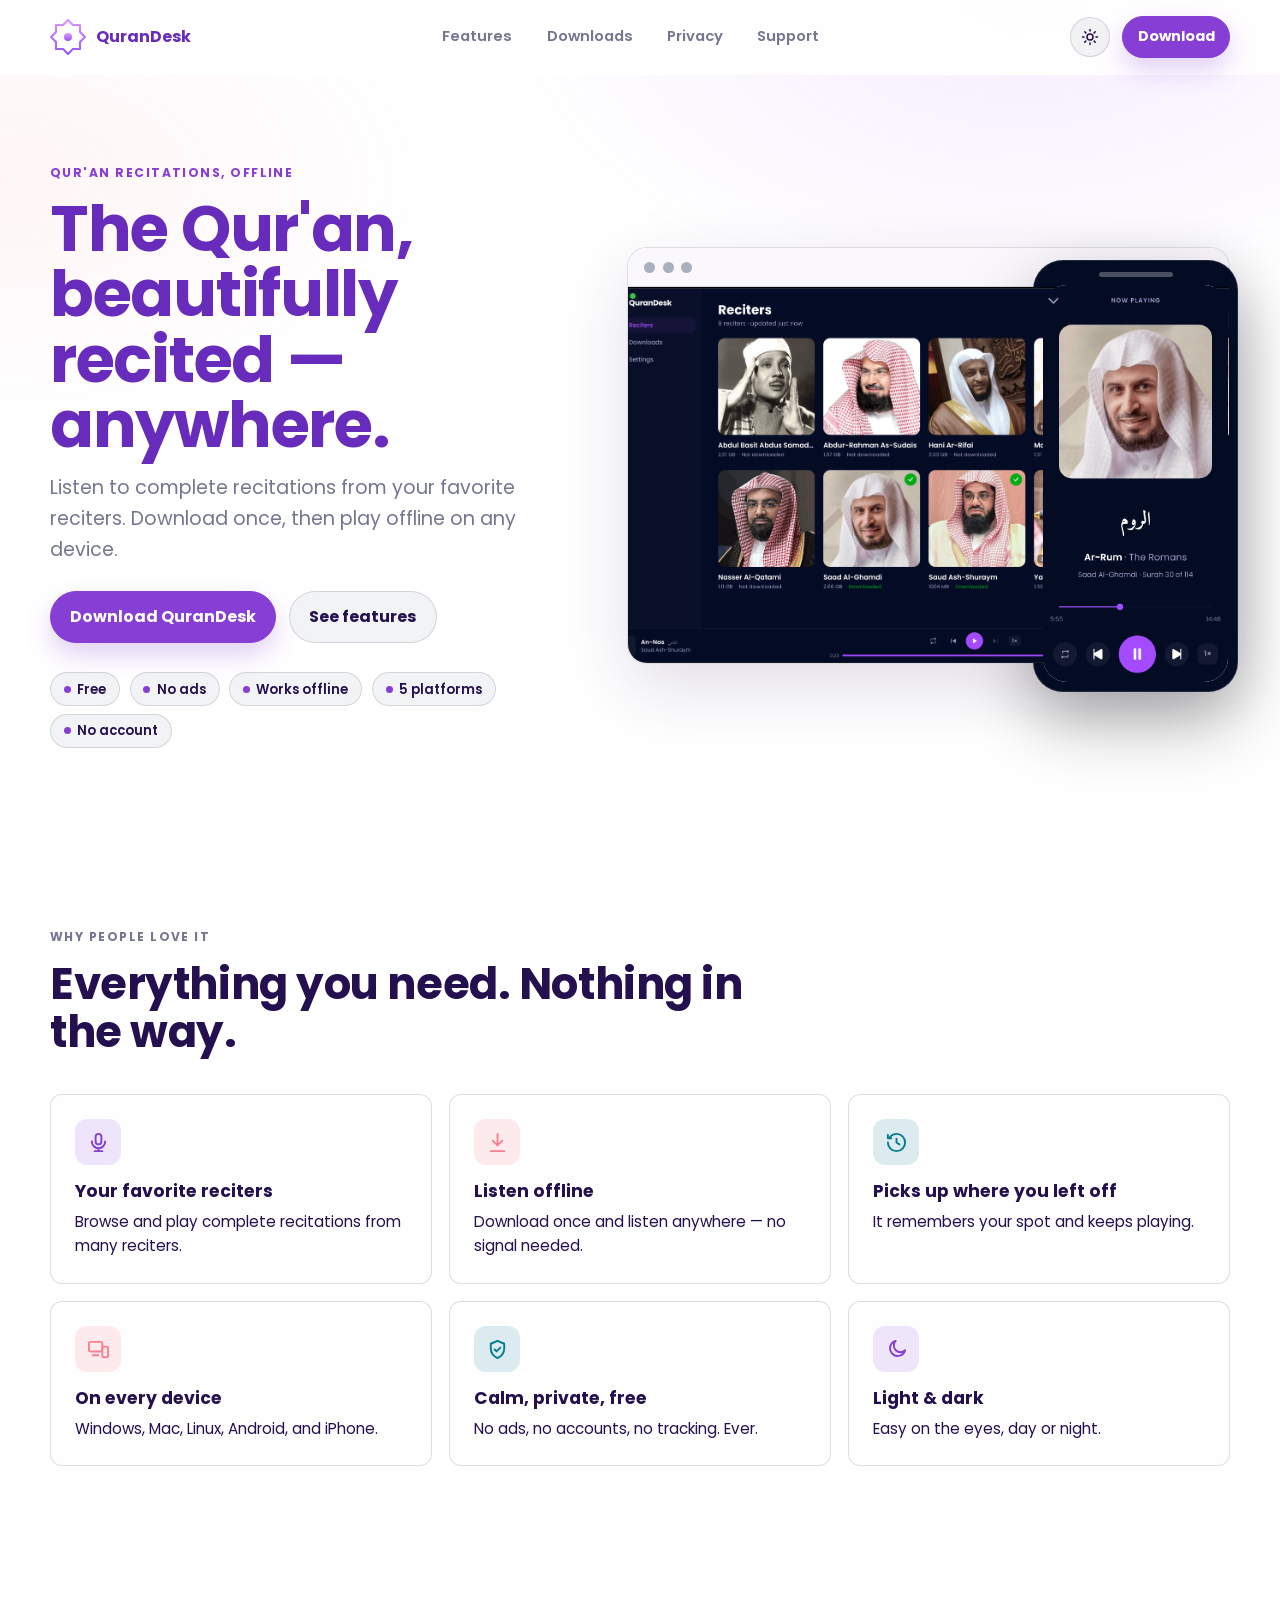
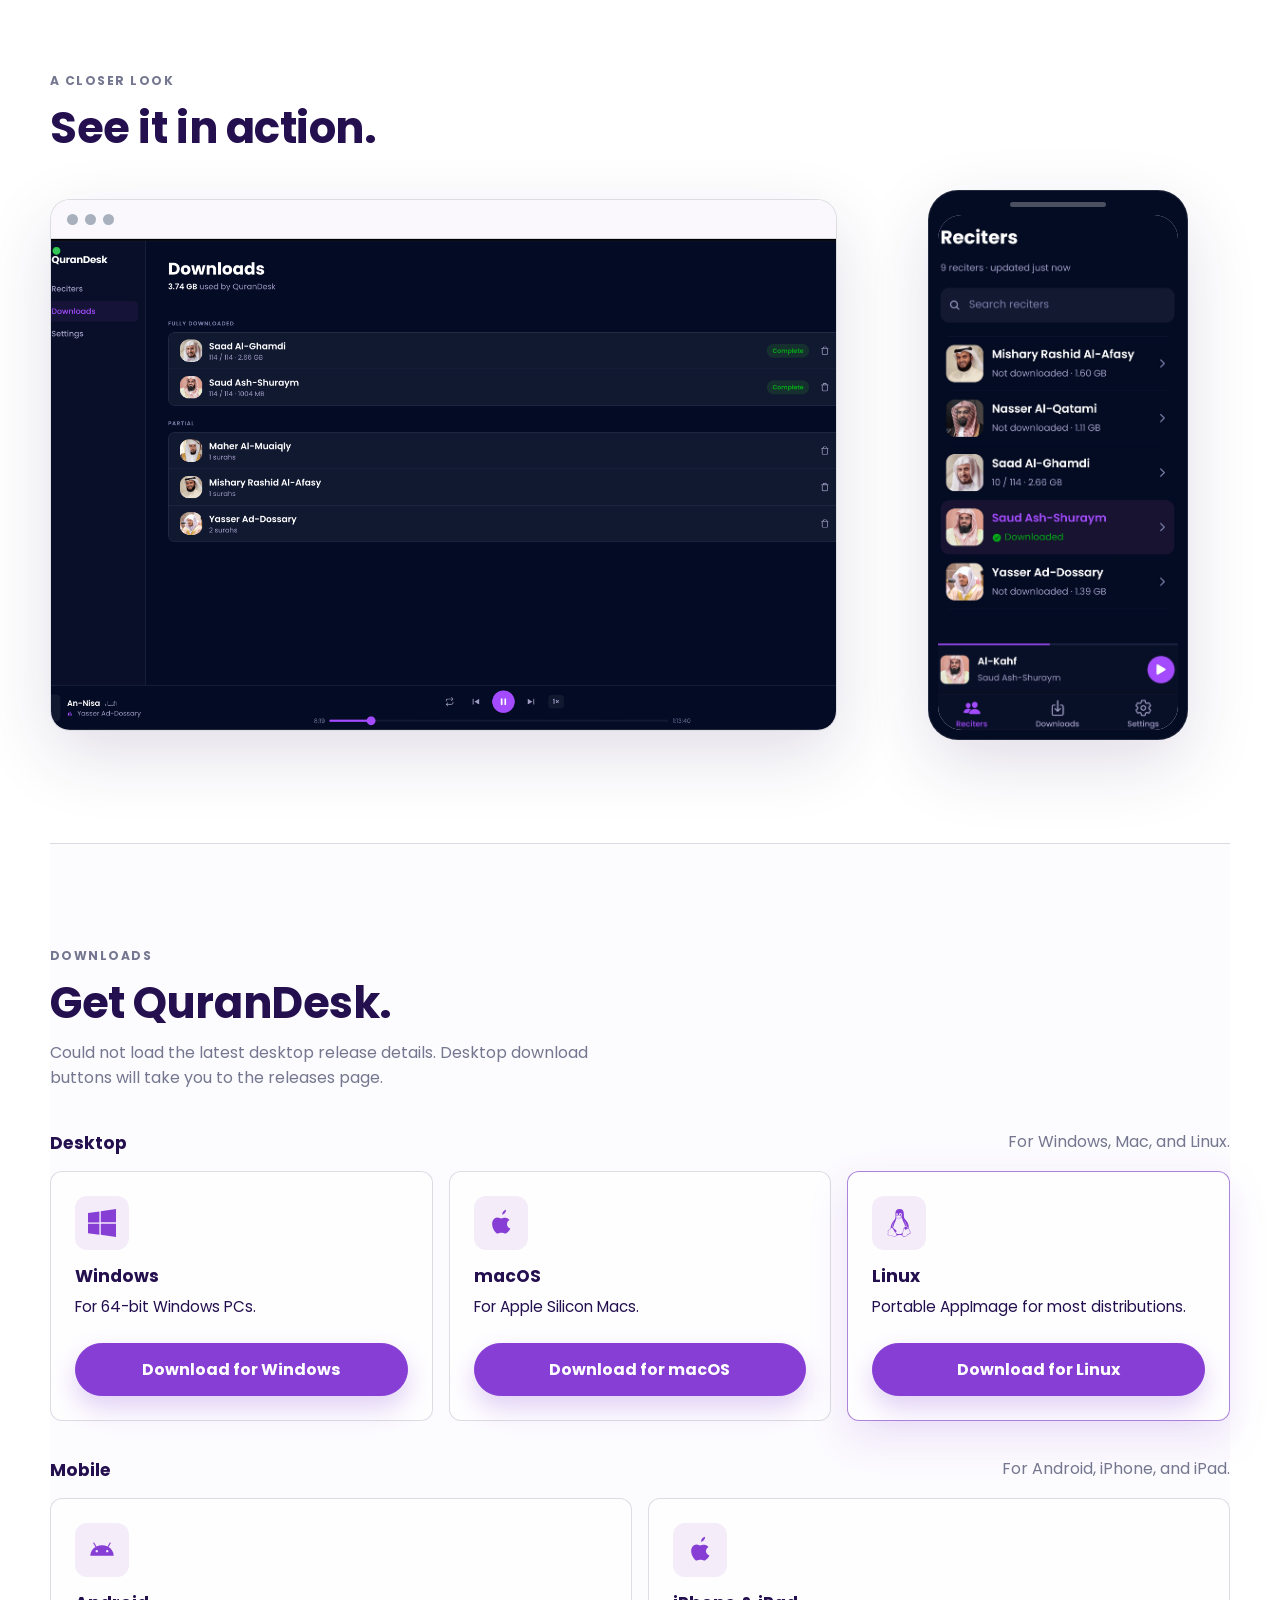
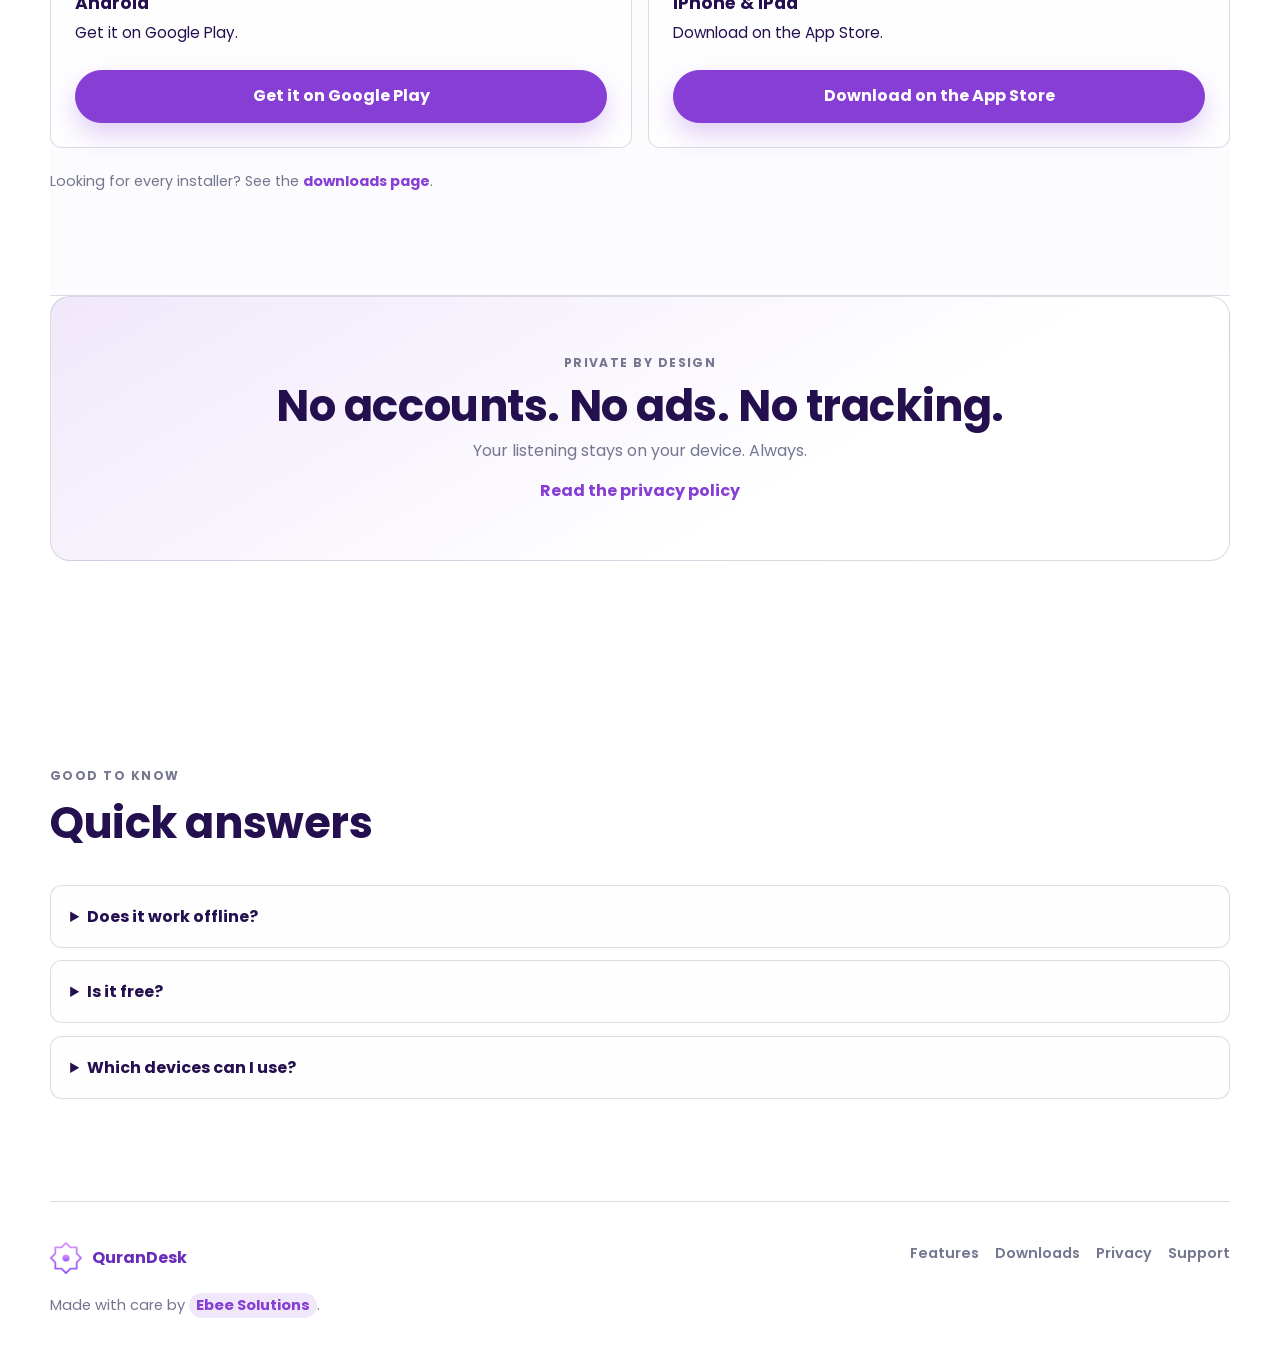
==== commit b3086513: "Refactor code structure for improved readability and maintainability" ====
--- a/index.html
+++ b/index.html
@@ -6,12 +6,12 @@
     <meta name="color-scheme" content="light dark" />
     <meta
       name="description"
-      content="QuranDesk is a private Qur'an recitation app for Windows, macOS, Linux, Android, and iOS. Build an offline recitation library and listen anywhere."
+      content="Listen to beautiful Qur'an recitations from your favorite reciters. Download once and play offline on Windows, Mac, Linux, Android, and iPhone. Free, no ads, no account."
     />
     <meta property="og:title" content="QuranDesk" />
     <meta
       property="og:description"
-      content="Your Qur'an recitation library, ready offline on desktop and mobile."
+      content="The Qur'an, beautifully recited — listen offline on any device. Free, no ads, no account."
     />
     <meta property="og:type" content="website" />
     <meta property="og:url" content="https://qurandesk.ebeesolutions.com/" />
@@ -46,7 +46,7 @@
             ? "dark"
             : "light";
     </script>
-    <title>QuranDesk | Qur'an recitations offline, anywhere</title>
+    <title>QuranDesk | The Qur'an, beautifully recited — anywhere</title>
   </head>
   <body>
     <a class="skip-link" href="#main">Skip to content</a>
@@ -58,8 +58,8 @@
           <span>QuranDesk</span>
         </a>
         <div class="nav-links">
+          <a href="#features">Features</a>
           <a href="downloads.html">Downloads</a>
-          <a href="#features">Benefits</a>
           <a href="privacy.html">Privacy</a>
           <a href="support.html">Support</a>
         </div>
@@ -88,127 +88,159 @@
     <main id="main">
       <section class="hero" id="top" aria-labelledby="hero-title">
         <div class="hero-copy">
-          <p class="eyebrow">Offline Qur'an recitations, everywhere</p>
-          <h1 id="hero-title">Your recitation library, ready when you are.</h1>
+          <p class="eyebrow">Qur'an recitations, offline</p>
+          <h1 id="hero-title">The Qur'an, beautifully recited — anywhere.</h1>
           <p class="hero-lede">
-            QuranDesk helps you build a personal library of complete Qur'an
-            recitations. Choose a reciter, save the surahs you need, and listen
-            with focus on desktop, Android, iPhone, and iPad.
+            Listen to complete recitations from your favorite reciters.
+            Download once, then play offline on any device.
           </p>
           <div class="hero-actions" aria-label="Primary actions">
             <a class="button" href="#downloads" data-primary-download
               >Download QuranDesk</a
             >
-            <a class="button button-ghost" href="#features"
-              >Why people use it</a
-            >
+            <a class="button button-ghost" href="#features">See features</a>
           </div>
-          <dl class="hero-facts" aria-label="QuranDesk highlights">
-            <div>
-              <dt>Offline</dt>
-              <dd>after download</dd>
-            </div>
-            <div>
-              <dt>114</dt>
-              <dd>surahs per reciter</dd>
-            </div>
-            <div>
-              <dt>No accounts</dt>
-              <dd>private by default</dd>
-            </div>
-          </dl>
-          <p class="studio-credit">
-            Built and maintained by
-            <a href="https://ebeesolutions.com">Ebee Solutions</a>.
-          </p>
+          <ul class="trust-strip" aria-label="What QuranDesk offers">
+            <li>Free</li>
+            <li>No ads</li>
+            <li>Works offline</li>
+            <li>5 platforms</li>
+            <li>No account</li>
+          </ul>
         </div>
 
         <div
           class="product-scene"
-          aria-label="Preview of QuranDesk on desktop and mobile"
+          aria-label="QuranDesk on desktop and mobile"
         >
-          <div class="desktop-preview">
-            <div class="preview-bar">
-              <span></span>
-              <span></span>
-              <span></span>
-            </div>
-            <div class="preview-shell">
-              <aside class="preview-rail">
-                <div class="mini-brand">
-                  <img src="assets/logo.svg" alt="" width="26" height="26" />
-                  <strong>QuranDesk</strong>
-                </div>
-                <span class="active-pill">Reciters</span>
-                <span>Downloads</span>
-                <span>Settings</span>
-              </aside>
-              <div class="preview-main">
-                <div class="preview-toolbar">
-                  <div>
-                    <span class="section-kicker">Reciters</span>
-                    <strong>Choose a voice for today</strong>
-                  </div>
-                  <span class="search-chip">Search reciters</span>
-                </div>
-                <div class="reciter-grid">
-                  <article class="reciter-card">
-                    <div class="avatar avatar-one">A</div>
-                    <strong>Abdul Basit</strong>
-                    <span>114 / 114 downloaded</span>
-                  </article>
-                  <article class="reciter-card">
-                    <div class="avatar avatar-two">M</div>
-                    <strong>Mishary Alafasy</strong>
-                    <span>28 surahs on device</span>
-                  </article>
-                  <article class="reciter-card">
-                    <div class="avatar avatar-three">S</div>
-                    <strong>Saad Al-Ghamdi</strong>
-                    <span>Ready to download</span>
-                  </article>
-                </div>
-                <div class="player">
-                  <div class="player-track">
-                    <span class="arabic" dir="rtl">الفاتحة</span>
-                    <div>
-                      <strong>Al-Fatihah</strong>
-                      <span>Abdul Basit</span>
-                    </div>
-                  </div>
-                  <div class="player-controls" aria-hidden="true">
-                    <span></span>
-                    <button type="button" tabindex="-1">
-                      <svg viewBox="0 0 24 24">
-                        <path d="M8 5v14l11-7z" />
-                      </svg>
-                    </button>
-                    <span></span>
-                  </div>
-                  <div class="progress"><span></span></div>
-                </div>
-              </div>
-            </div>
-          </div>
-          <div class="phone-preview" aria-label="Mobile app preview">
-            <div class="phone-speaker"></div>
-            <div class="phone-screen">
-              <div class="phone-title">
-                <img src="assets/logo.svg" alt="" width="30" height="30" />
-                <span>Now Playing</span>
-              </div>
-              <div class="album-tile arabic" dir="rtl">يس</div>
-              <strong>Ya-Sin</strong>
-              <span>Mishary Alafasy</span>
-              <div class="phone-progress"><span></span></div>
-              <div class="phone-actions">
-                <span></span>
-                <b>Play</b>
-                <span></span>
-              </div>
-              <p>Downloaded on this device</p>
-            </div>
-          </div>
+          <figure class="browser-frame">
+            <div class="browser-bar" aria-hidden="true">
+              <span></span><span></span><span></span>
+            </div>
+            <div class="shot shot-desktop" data-label="QuranDesk for desktop">
+              <img
+                src="assets/screenshots/desktop.png"
+                alt="QuranDesk desktop app showing the reciter library"
+                onerror="this.remove()"
+              />
+            </div>
+          </figure>
+          <figure class="phone-frame" aria-label="QuranDesk mobile app">
+            <span class="phone-notch" aria-hidden="true"></span>
+            <div class="shot shot-phone" data-label="On your phone">
+              <img
+                src="assets/screenshots/mobile-player.png"
+                alt="QuranDesk mobile app now playing screen"
+                onerror="this.remove()"
+              />
+            </div>
+          </figure>
+        </div>
+      </section>
+
+      <section
+        class="feature-band"
+        id="features"
+        aria-labelledby="features-title"
+      >
+        <div class="section-heading">
+          <p class="eyebrow">Why people love it</p>
+          <h2 id="features-title">Everything you need. Nothing in the way.</h2>
+        </div>
+        <div class="feature-grid feature-grid-six">
+          <article>
+            <div class="feature-icon" aria-hidden="true">
+              <svg viewBox="0 0 24 24">
+                <rect x="9" y="3" width="6" height="11" rx="3" />
+                <path d="M5 11a7 7 0 0 0 14 0M12 18v3M8 21h8" />
+              </svg>
+            </div>
+            <h3>Your favorite reciters</h3>
+            <p>Browse and play complete recitations from many reciters.</p>
+          </article>
+          <article>
+            <div class="feature-icon feature-icon-warm" aria-hidden="true">
+              <svg viewBox="0 0 24 24">
+                <path d="M12 3v12M7 10l5 5 5-5" />
+                <path d="M5 21h14" />
+              </svg>
+            </div>
+            <h3>Listen offline</h3>
+            <p>Download once and listen anywhere — no signal needed.</p>
+          </article>
+          <article>
+            <div class="feature-icon feature-icon-green" aria-hidden="true">
+              <svg viewBox="0 0 24 24">
+                <path d="M3 12a9 9 0 1 0 9-9 9 9 0 0 0-7 3.5M3 4v3.5h3.5" />
+                <path d="M12 8v4l3 2" />
+              </svg>
+            </div>
+            <h3>Picks up where you left off</h3>
+            <p>It remembers your spot and keeps playing.</p>
+          </article>
+          <article>
+            <div class="feature-icon feature-icon-warm" aria-hidden="true">
+              <svg viewBox="0 0 24 24">
+                <rect x="2" y="4" width="14" height="10" rx="2" />
+                <rect x="16" y="9" width="6" height="11" rx="1.5" />
+                <path d="M6 18h6" />
+              </svg>
+            </div>
+            <h3>On every device</h3>
+            <p>Windows, Mac, Linux, Android, and iPhone.</p>
+          </article>
+          <article>
+            <div class="feature-icon feature-icon-green" aria-hidden="true">
+              <svg viewBox="0 0 24 24">
+                <path d="M12 3l7 3v5c0 4.5-3 8-7 10-4-2-7-5.5-7-10V6z" />
+                <path d="M9 12l2 2 4-4" />
+              </svg>
+            </div>
+            <h3>Calm, private, free</h3>
+            <p>No ads, no accounts, no tracking. Ever.</p>
+          </article>
+          <article>
+            <div class="feature-icon" aria-hidden="true">
+              <svg viewBox="0 0 24 24">
+                <path d="M21 12.8A8 8 0 1 1 11.2 3a6.5 6.5 0 0 0 9.8 9.8z" />
+              </svg>
+            </div>
+            <h3>Light &amp; dark</h3>
+            <p>Easy on the eyes, day or night.</p>
+          </article>
+        </div>
+      </section>
+
+      <section class="showcase" aria-labelledby="showcase-title">
+        <div class="section-heading">
+          <p class="eyebrow">A closer look</p>
+          <h2 id="showcase-title">See it in action.</h2>
+        </div>
+        <div class="showcase-grid">
+          <figure class="browser-frame">
+            <div class="browser-bar" aria-hidden="true">
+              <span></span><span></span><span></span>
+            </div>
+            <div class="shot shot-desktop" data-label="Manage your library">
+              <img
+                src="assets/screenshots/desktop-alt.png"
+                alt="QuranDesk desktop downloads and library view"
+                loading="lazy"
+                onerror="this.remove()"
+              />
+            </div>
+          </figure>
+          <figure class="phone-frame phone-frame-static" aria-label="Mobile reciters list">
+            <span class="phone-notch" aria-hidden="true"></span>
+            <div class="shot shot-phone" data-label="Reciters on mobile">
+              <img
+                src="assets/screenshots/mobile-reciters.png"
+                alt="QuranDesk mobile reciters list"
+                loading="lazy"
+                onerror="this.remove()"
+              />
+            </div>
+          </figure>
         </div>
       </section>
 
@@ -219,16 +251,14 @@
       >
         <div class="section-heading">
           <p class="eyebrow">Downloads</p>
-          <h2 id="downloads-title">Install QuranDesk on the device you use.</h2>
-          <p data-release-status>
-            Checking the latest desktop release details...
-          </p>
+          <h2 id="downloads-title">Get QuranDesk.</h2>
+          <p data-release-status>Free on every platform.</p>
         </div>
 
         <div class="download-group" aria-labelledby="desktop-downloads-title">
           <div class="download-group-heading">
             <h3 id="desktop-downloads-title">Desktop</h3>
-            <p>Native builds for Windows, macOS, and Linux.</p>
+            <p>For Windows, Mac, and Linux.</p>
           </div>
           <div class="download-grid">
             <article class="download-card" data-platform-card="windows">
@@ -240,7 +270,7 @@
                 </svg>
               </div>
               <h3>Windows</h3>
-              <p>Installer for 64-bit Windows PCs.</p>
+              <p>For 64-bit Windows PCs.</p>
               <a
                 class="button download-link"
                 data-desktop-platform="windows"
@@ -278,7 +308,7 @@
                 </svg>
               </div>
               <h3>Linux</h3>
-              <p>Portable AppImage for most Linux distributions.</p>
+              <p>Portable AppImage for most distributions.</p>
               <a
                 class="button download-link"
                 data-desktop-platform="linux"
@@ -292,7 +322,7 @@
         <div class="download-group" aria-labelledby="mobile-downloads-title">
           <div class="download-group-heading">
             <h3 id="mobile-downloads-title">Mobile</h3>
-            <p>Install from the stores on Android, iPhone, and iPad.</p>
+            <p>For Android, iPhone, and iPad.</p>
           </div>
           <div class="download-grid download-grid-two">
             <article class="download-card" data-platform-card="android">
@@ -304,7 +334,7 @@
                 </svg>
               </div>
               <h3>Android</h3>
-              <p>Get QuranDesk from Google Play.</p>
+              <p>Get it on Google Play.</p>
               <a
                 class="button download-link"
                 data-store-platform="android"
@@ -320,8 +350,8 @@
                   />
                 </svg>
               </div>
-              <h3>iPhone and iPad</h3>
-              <p>Download QuranDesk from the App Store.</p>
+              <h3>iPhone &amp; iPad</h3>
+              <p>Download on the App Store.</p>
               <a
                 class="button download-link"
                 data-store-platform="ios"
@@ -333,173 +363,40 @@
         </div>
 
         <p class="download-note">
-          Want every installer and package? Visit the
-          <a href="downloads.html">downloads page</a> or see
-          <a
-            href="https://github.com/ebeeraheem/qurandesk-electron/releases/latest"
-            >all desktop release files</a
-          >.
+          Looking for every installer? See the
+          <a href="downloads.html">downloads page</a>.
         </p>
       </section>
 
-      <section
-        class="feature-band"
-        id="features"
-        aria-labelledby="features-title"
-      >
-        <div class="section-heading">
-          <p class="eyebrow">Benefits</p>
-          <h2 id="features-title">Designed for recitation, not distraction.</h2>
-          <p>
-            QuranDesk turns recitations into a library you control: clear
-            catalog browsing, visible download progress, local playback, and a
-            calm player that stays out of the way.
-          </p>
-        </div>
-        <div class="feature-grid">
-          <article>
-            <div class="feature-icon">
-              <svg viewBox="0 0 24 24" aria-hidden="true">
-                <path d="M12 3v12M7 10l5 5 5-5" />
-                <path d="M5 21h14" />
-              </svg>
-            </div>
-            <h3>Build an offline library</h3>
-            <p>
-              Download a single surah, a partial collection, or all 114 surahs
-              for a reciter, then listen without streaming.
-            </p>
-          </article>
-          <article>
-            <div class="feature-icon feature-icon-warm">
-              <svg viewBox="0 0 24 24" aria-hidden="true">
-                <path d="M9 19V5l10-2v14" />
-                <circle cx="6" cy="19" r="3" />
-                <circle cx="16" cy="17" r="3" />
-              </svg>
-            </div>
-            <h3>Pick up where you left off</h3>
-            <p>
-              Resume playback, move between surahs, and keep audio available in
-              the background on mobile.
-            </p>
-          </article>
-          <article>
-            <div class="feature-icon feature-icon-green">
-              <svg viewBox="0 0 24 24" aria-hidden="true">
-                <path d="M4 6h16M4 12h16M4 18h16" />
-              </svg>
-            </div>
-            <h3>One catalog, every platform</h3>
-            <p>
-              Desktop and mobile share the same public reciter catalog and cache
-              metadata for later offline use.
-            </p>
-          </article>
-        </div>
-      </section>
-
-      <section class="screenshot-band" aria-labelledby="screenshots-title">
-        <div class="section-heading">
-          <p class="eyebrow">Screenshots</p>
-          <h2 id="screenshots-title">Show the real app here before launch.</h2>
-          <p>
-            These placeholders are intentionally visible so they can be replaced
-            with real desktop and mobile screenshots when store assets are
-            ready.
-          </p>
-        </div>
-        <div class="screenshot-grid">
-          <figure class="screenshot-placeholder">
-            <div>Desktop reciters screen</div>
-            <figcaption>Replace with assets/screenshots/desktop-reciters.png</figcaption>
-          </figure>
-          <figure class="screenshot-placeholder">
-            <div>Mobile now playing</div>
-            <figcaption>Replace with assets/screenshots/mobile-now-playing.png</figcaption>
-          </figure>
-          <figure class="screenshot-placeholder">
-            <div>Downloads manager</div>
-            <figcaption>Replace with assets/screenshots/downloads-manager.png</figcaption>
-          </figure>
-        </div>
-      </section>
-
-      <section class="split-section" aria-labelledby="studio-title">
-        <div>
-          <p class="eyebrow">By Ebee Solutions</p>
-          <h2 id="studio-title">A focused product from a Nigerian technology studio.</h2>
-          <p>
-            QuranDesk is built by
-            <a href="https://ebeesolutions.com">Ebee Solutions</a> in Kano,
-            Nigeria. Ebee Solutions creates practical software for everyday
-            needs, and QuranDesk follows that spirit: useful, respectful, and
-            quietly reliable.
-          </p>
-          <a class="text-link" href="https://ebeesolutions.com"
-            >Visit Ebee Solutions</a
-          >
-        </div>
-        <ul class="check-list" aria-label="Application capabilities">
-          <li>Browse reciters and search by name.</li>
-          <li>Download individual surahs or full reciter sets.</li>
-          <li>Manage storage and delete downloads when you need space.</li>
-          <li>Use desktop installers or mobile app stores for updates.</li>
-        </ul>
-      </section>
-
-      <section class="split-section" aria-labelledby="privacy-title">
-        <div>
-          <p class="eyebrow">Private by default</p>
-          <h2 id="privacy-title">No accounts, ads, analytics, or tracking.</h2>
-          <p>
-            QuranDesk stores downloads, settings, cached catalog data, and your
-            last playback position on your device. The app fetches only the
-            public catalog, reciter images, audio files, release metadata, and
-            store-delivered updates needed to run.
-          </p>
+      <section class="privacy-callout" aria-labelledby="privacy-title">
+        <div class="privacy-callout-inner">
+          <p class="eyebrow">Private by design</p>
+          <h2 id="privacy-title">No accounts. No ads. No tracking.</h2>
+          <p>Your listening stays on your device. Always.</p>
           <a class="text-link" href="privacy.html">Read the privacy policy</a>
-        </div>
-        <div class="studio-card">
-          <span>Privacy promise</span>
-          <strong>Your listening data stays on your device.</strong>
-          <p>
-            Built by Ebee Solutions for people who want a calm recitation app,
-            not another account to manage.
-          </p>
         </div>
       </section>
 
       <section class="faq-section" id="faq" aria-labelledby="faq-title">
         <div class="section-heading">
-          <p class="eyebrow">Details</p>
-          <h2 id="faq-title">Questions people usually ask first</h2>
+          <p class="eyebrow">Good to know</p>
+          <h2 id="faq-title">Quick answers</h2>
         </div>
         <div class="faq-list">
           <details>
-            <summary>Does QuranDesk work without internet?</summary>
+            <summary>Does it work offline?</summary>
             <p>
-              Yes. You need internet to refresh the catalog, load reciter media,
-              and download audio. After that, downloaded surahs play from your
-              device.
+              Yes. Download a surah once, and it plays from your device anytime
+              — no internet needed.
             </p>
           </details>
           <details>
-            <summary>Where are downloads stored?</summary>
-            <p>
-              QuranDesk stores audio and app data locally in the app's storage
-              area for your operating system. You can delete downloaded audio
-              from inside the app.
-            </p>
+            <summary>Is it free?</summary>
+            <p>Completely. No ads, no subscriptions, no in-app purchases.</p>
           </details>
           <details>
-            <summary>Who builds QuranDesk?</summary>
-            <p>
-              QuranDesk is built by
-              <a href="https://ebeesolutions.com">Ebee Solutions</a>, a
-              technology studio in Kano, Nigeria creating useful digital
-              products for local and global communities.
-            </p>
+            <summary>Which devices can I use?</summary>
+            <p>Windows, Mac, Linux, Android, iPhone, and iPad.</p>
           </details>
         </div>
       </section>
@@ -512,21 +409,17 @@
           <span>QuranDesk</span>
         </a>
         <p>
-          A quiet Qur'an recitation app by
+          Made with care by
           <a class="studio-link" href="https://ebeesolutions.com"
             >Ebee Solutions</a
           >.
         </p>
       </div>
       <nav aria-label="Footer navigation">
+        <a href="#features">Features</a>
         <a href="downloads.html">Downloads</a>
-        <a
-          href="https://github.com/ebeeraheem/qurandesk-electron/releases/latest"
-          >Desktop releases</a
-        >
         <a href="privacy.html">Privacy</a>
         <a href="support.html">Support</a>
-        <a href="https://ebeesolutions.com">Ebee Solutions</a>
       </nav>
     </footer>
 
--- a/styles.css
+++ b/styles.css
@@ -54,7 +54,8 @@
   --green: #058f50;
   --cyan: #087c8f;
   --shadow: 0 24px 70px rgba(45, 19, 86, 0.14);
-  --radius: 8px;
+  --radius: 12px;
+  --radius-lg: 20px;
   --max: 1180px;
   color-scheme: light;
 }
@@ -107,8 +108,8 @@
   pointer-events: none;
   content: '';
   background:
-    linear-gradient(135deg, rgba(164, 74, 255, 0.08), transparent 34%),
-    linear-gradient(315deg, rgba(249, 128, 145, 0.08), transparent 28%);
+    radial-gradient(60% 50% at 80% 0%, rgba(164, 74, 255, 0.1), transparent 70%),
+    radial-gradient(50% 40% at 0% 20%, rgba(249, 128, 145, 0.08), transparent 70%);
 }
 
 a {
@@ -153,7 +154,7 @@
   top: 0;
   z-index: 10;
   border-bottom: 1px solid transparent;
-  background: color-mix(in srgb, var(--bg) 90%, transparent);
+  background: color-mix(in srgb, var(--bg) 88%, transparent);
   backdrop-filter: blur(18px);
 }
 
@@ -167,7 +168,8 @@
 .split-section,
 .download-band,
 .faq-section,
-.screenshot-band,
+.showcase,
+.privacy-callout,
 .footer,
 .page-main {
   width: min(var(--max), calc(100% - 40px));
@@ -182,8 +184,7 @@
   gap: 1rem;
 }
 
-.brand,
-.mini-brand {
+.brand {
   display: inline-flex;
   align-items: center;
   gap: 0.65rem;
@@ -192,8 +193,7 @@
   color: var(--primary-deep);
 }
 
-[data-theme='dark'] .brand,
-[data-theme='dark'] .mini-brand {
+[data-theme='dark'] .brand {
   color: var(--fg);
 }
 
@@ -228,7 +228,7 @@
   background: var(--primary);
   color: white;
   font-weight: 700;
-  padding: 0.78rem 1.1rem;
+  padding: 0.78rem 1.2rem;
   text-align: center;
   box-shadow: 0 12px 26px rgba(134, 62, 213, 0.24);
   transition:
@@ -239,7 +239,7 @@
 
 .button:hover {
   transform: translateY(-1px);
-  opacity: 0.92;
+  opacity: 0.94;
 }
 
 .button-small {
@@ -290,17 +290,18 @@
   display: none;
 }
 
+/* ---------- Hero ---------- */
+
 .hero {
   display: grid;
-  min-height: calc(100svh - 74px);
-  grid-template-columns: minmax(0, 0.88fr) minmax(420px, 1.12fr);
+  grid-template-columns: minmax(0, 0.92fr) minmax(440px, 1.08fr);
   align-items: center;
   gap: clamp(2rem, 5vw, 4.5rem);
-  padding: 3.2rem 0 4rem;
+  padding: clamp(3rem, 7vw, 5.5rem) 0 clamp(3rem, 6vw, 5rem);
 }
 
 .hero-copy {
-  max-width: 630px;
+  max-width: 640px;
 }
 
 .eyebrow {
@@ -322,8 +323,9 @@
 h1 {
   margin-bottom: 1rem;
   color: var(--primary-deep);
-  font-size: clamp(2.9rem, 5.2vw, 4.45rem);
-  line-height: 0.98;
+  font-size: clamp(2.7rem, 5vw, 4.1rem);
+  line-height: 1.02;
+  letter-spacing: -0.02em;
 }
 
 [data-theme='dark'] h1 {
@@ -332,13 +334,14 @@
 
 h2 {
   margin-bottom: 0.8rem;
-  font-size: clamp(1.9rem, 3.6vw, 3.2rem);
-  line-height: 1.08;
+  font-size: clamp(1.9rem, 3.4vw, 3rem);
+  line-height: 1.1;
+  letter-spacing: -0.01em;
 }
 
 h3 {
   margin-bottom: 0.45rem;
-  font-size: 1.05rem;
+  font-size: 1.08rem;
   line-height: 1.25;
 }
 
@@ -351,446 +354,217 @@
 .page-hero p,
 .policy-content p,
 .support-grid p,
+.privacy-callout p,
 .updated {
   color: var(--muted);
 }
 
 .hero-lede {
-  max-width: 60ch;
-  margin-bottom: 1.55rem;
-  font-size: clamp(1rem, 1.6vw, 1.15rem);
+  max-width: 48ch;
+  margin-bottom: 1.6rem;
+  font-size: clamp(1.05rem, 1.6vw, 1.2rem);
 }
 
 .hero-actions {
   display: flex;
   flex-wrap: wrap;
   gap: 0.8rem;
-  margin-bottom: 2rem;
-}
-
-.hero-facts {
-  display: grid;
-  max-width: 600px;
-  grid-template-columns: repeat(3, 1fr);
-  gap: 0.8rem;
+  margin-bottom: 1.8rem;
+}
+
+.trust-strip {
+  display: flex;
+  flex-wrap: wrap;
+  gap: 0.5rem 0.6rem;
   margin: 0;
-}
-
-.hero-facts div {
-  border-left: 3px solid var(--border);
-  padding-left: 0.9rem;
-}
-
-.hero-facts dt {
+  padding: 0;
+  list-style: none;
+}
+
+.trust-strip li {
+  display: inline-flex;
+  align-items: center;
+  gap: 0.4rem;
+  border: 1px solid var(--border);
+  border-radius: 999px;
+  background: var(--elev);
   color: var(--fg);
-  font-size: 1.25rem;
-  font-weight: 800;
-  line-height: 1.1;
-}
-
-.hero-facts dd {
-  margin: 0.25rem 0 0;
-  color: var(--muted);
   font-size: 0.82rem;
-}
-
-.studio-credit {
-  margin: -0.7rem 0 0;
-  color: var(--muted);
-  font-size: 0.92rem;
-}
-
-.studio-credit a,
+  font-weight: 600;
+  padding: 0.34rem 0.8rem;
+}
+
+.trust-strip li::before {
+  content: '';
+  width: 7px;
+  height: 7px;
+  border-radius: 50%;
+  background: var(--primary);
+}
+
 .studio-link {
   display: inline-flex;
   border-radius: 999px;
   background: color-mix(in srgb, var(--primary) 12%, transparent);
   color: var(--primary);
-  font-weight: 800;
-  padding: 0.08rem 0.45rem;
-}
+  font-weight: 700;
+  padding: 0.04rem 0.45rem;
+}
+
+/* ---------- Device frames (real screenshots) ---------- */
 
 .product-scene {
   position: relative;
   min-width: 0;
-  min-height: 620px;
-}
-
-.desktop-preview {
+}
+
+.browser-frame {
+  margin: 0;
   min-width: 0;
   overflow: hidden;
   border: 1px solid var(--border);
-  border-radius: var(--radius);
+  border-radius: var(--radius-lg);
   background: var(--bg);
   box-shadow: var(--shadow);
 }
 
-.preview-bar {
+.browser-bar {
   display: flex;
   gap: 0.45rem;
   border-bottom: 1px solid var(--border);
   background: var(--surface);
-  padding: 0.9rem 1rem;
-}
-
-.preview-bar span {
-  width: 10px;
-  height: 10px;
+  padding: 0.85rem 1rem;
+}
+
+.browser-bar span {
+  width: 11px;
+  height: 11px;
   border-radius: 999px;
   background: var(--faint);
 }
 
-.preview-shell {
+.shot {
+  position: relative;
+  overflow: hidden;
+  background:
+    linear-gradient(150deg, color-mix(in srgb, var(--primary) 22%, var(--surface)), var(--surface));
+}
+
+.shot::after {
+  content: attr(data-label);
+  position: absolute;
+  inset: 0;
   display: grid;
-  min-height: 520px;
-  grid-template-columns: 168px minmax(0, 1fr);
-}
-
-.preview-rail {
-  display: flex;
-  flex-direction: column;
-  gap: 0.45rem;
-  border-right: 1px solid var(--border);
-  background: var(--surface);
-  padding: 1rem 0.8rem;
-}
-
-.preview-rail span {
-  border-radius: var(--radius);
-  color: var(--muted);
-  font-size: 0.82rem;
-  font-weight: 600;
-  padding: 0.62rem 0.72rem;
-}
-
-.preview-rail .active-pill {
-  background: color-mix(in srgb, var(--primary) 13%, transparent);
-  color: var(--primary);
-}
-
-.mini-brand {
-  margin-bottom: 0.8rem;
-  padding-inline: 0.35rem;
-}
-
-.preview-main {
-  display: flex;
-  min-width: 0;
-  flex-direction: column;
-  padding-right: clamp(245px, 42%, 275px);
-}
-
-.preview-toolbar {
-  display: flex;
-  align-items: end;
-  justify-content: space-between;
-  gap: 1rem;
-  padding: 1.4rem;
-}
-
-.preview-toolbar strong {
+  place-items: center;
+  padding: 1.5rem;
+  color: var(--primary-deep);
+  font-weight: 700;
+  font-size: 0.95rem;
+  text-align: center;
+}
+
+[data-theme='dark'] .shot::after {
+  color: var(--fg);
+}
+
+.shot img {
+  position: relative;
+  z-index: 1;
+  width: 100%;
+  height: 100%;
+  object-fit: cover;
+}
+
+.shot-desktop {
+  aspect-ratio: 16 / 10;
+}
+
+.shot-phone {
+  aspect-ratio: 9 / 19.3;
+  border-radius: 24px;
+}
+
+.phone-frame {
+  position: absolute;
+  right: -8px;
+  bottom: -28px;
+  width: min(34%, 210px);
+  margin: 0;
+  border: 1px solid rgba(255, 255, 255, 0.12);
+  border-radius: 30px;
+  background: #040c23;
+  box-shadow: 0 28px 70px rgba(0, 0, 0, 0.34);
+  padding: 0.55rem;
+}
+
+.phone-notch {
   display: block;
-  font-size: 1.25rem;
-}
-
-.section-kicker {
-  color: var(--muted);
-  font-size: 0.75rem;
-}
-
-.search-chip {
-  max-width: 190px;
-  overflow: hidden;
-  border: 1px solid var(--border);
-  border-radius: 999px;
-  background: var(--elev);
-  color: var(--muted);
-  font-size: 0.76rem;
-  padding: 0.55rem 0.75rem;
-  text-overflow: ellipsis;
-  white-space: nowrap;
-}
-
-.reciter-grid {
-  display: grid;
-  grid-template-columns: minmax(0, 1fr);
-  gap: 1rem;
-  padding: 0 1.4rem 1.4rem;
-}
-
-.reciter-card {
-  display: grid;
-  min-width: 0;
-  grid-template-columns: 72px minmax(0, 1fr);
-  column-gap: 0.8rem;
-  align-items: center;
-}
-
-.reciter-card strong,
-.reciter-card span {
-  display: block;
-  overflow: hidden;
-  text-overflow: ellipsis;
-  white-space: nowrap;
-}
-
-.reciter-card strong {
-  font-size: 0.9rem;
-}
-
-.reciter-card span {
-  color: var(--muted);
-  font-size: 0.72rem;
-}
-
-.avatar {
-  display: grid;
-  aspect-ratio: 1;
-  place-items: center;
-  overflow: hidden;
-  border-radius: var(--radius);
-  color: white;
-  font-family: 'Amiri', serif;
-  font-size: clamp(2.5rem, 5vw, 3.8rem);
-  font-weight: 700;
-}
-
-.avatar-one {
-  background: linear-gradient(145deg, #8c5cc8, #4d3188);
-}
-
-.avatar-two {
-  background: linear-gradient(145deg, #d45f6f, #7c2d48);
-}
-
-.avatar-three {
-  background: linear-gradient(145deg, #148a89, #18415f);
-}
-
-.player {
-  display: grid;
-  grid-template-columns: minmax(140px, 1fr) auto minmax(72px, 0.8fr);
-  min-width: 0;
-  align-items: center;
-  gap: 1rem;
-  margin-top: auto;
-  border-top: 1px solid var(--border);
-  padding: 1rem 1.3rem;
-}
-
-.player-track {
-  display: flex;
-  min-width: 0;
-  overflow: hidden;
-  align-items: center;
-  gap: 0.7rem;
-}
-
-.arabic {
-  font-family: 'Amiri', serif;
-  font-weight: 700;
-}
-
-.player-track .arabic {
-  display: grid;
-  width: 44px;
-  height: 44px;
-  flex: 0 0 auto;
-  place-items: center;
-  border-radius: var(--radius);
-  background: var(--elev);
-}
-
-.player-track strong,
-.player-track span {
-  display: block;
-  overflow: hidden;
-  text-overflow: ellipsis;
-  white-space: nowrap;
-}
-
-.player-track span {
-  color: var(--muted);
-  font-size: 0.75rem;
-}
-
-.player-controls {
-  display: flex;
-  align-items: center;
-  gap: 0.75rem;
-}
-
-.player-controls span {
-  width: 28px;
-  height: 28px;
-  border-radius: 50%;
-  background: var(--elev);
-}
-
-.player-controls button {
-  display: grid;
-  width: 42px;
-  height: 42px;
-  place-items: center;
-  border: 0;
-  border-radius: 50%;
-  background: var(--primary);
-  color: white;
-}
-
-.player-controls svg {
-  width: 21px;
-  fill: currentColor;
-}
-
-.progress,
-.phone-progress {
-  min-width: 0;
-  height: 6px;
-  overflow: hidden;
-  border-radius: 999px;
-  background: var(--elev);
-}
-
-.progress span,
-.phone-progress span {
-  display: block;
-  width: 58%;
-  height: 100%;
-  border-radius: inherit;
-  background: var(--primary);
-}
-
-.phone-preview {
-  position: absolute;
-  right: 0;
-  bottom: 0;
-  width: min(245px, 42%);
-  overflow: hidden;
-  border: 1px solid var(--border);
-  border-radius: 28px;
-  background: #040c23;
-  box-shadow: 0 24px 64px rgba(0, 0, 0, 0.28);
-  padding: 0.75rem;
-}
-
-.phone-speaker {
-  width: 64px;
+  width: 40%;
   height: 5px;
-  margin: 0.25rem auto 0.7rem;
+  margin: 0.1rem auto 0.5rem;
   border-radius: 999px;
   background: rgba(255, 255, 255, 0.28);
 }
 
-.phone-screen {
-  display: grid;
-  gap: 0.75rem;
-  border-radius: 20px;
-  background: var(--bg);
-  padding: 1rem;
-}
-
-.phone-title {
-  display: flex;
-  align-items: center;
-  gap: 0.55rem;
-  color: var(--muted);
-  font-size: 0.8rem;
-  font-weight: 700;
-}
-
-.album-tile {
-  display: grid;
-  aspect-ratio: 1;
-  place-items: center;
-  border-radius: var(--radius);
-  background: color-mix(in srgb, var(--primary) 18%, var(--surface));
-  color: var(--primary-deep);
-  font-size: 3.4rem;
-}
-
-.phone-screen strong,
-.phone-screen span {
-  display: block;
-}
-
-.phone-screen > span,
-.phone-screen p {
-  color: var(--muted);
-  font-size: 0.82rem;
-}
-
-.phone-screen p {
-  margin: 0;
-}
-
-.phone-actions {
-  display: flex;
-  align-items: center;
-  justify-content: space-between;
-}
-
-.phone-actions span,
-.phone-actions b {
-  display: grid;
-  width: 42px;
-  height: 42px;
-  place-items: center;
-  border-radius: 50%;
-  background: var(--elev);
-  color: var(--primary);
-  font-size: 0.7rem;
-}
-
-.phone-actions b {
-  width: 58px;
-  height: 58px;
-  background: var(--primary);
-  color: white;
-}
+/* ---------- Section rhythm ---------- */
 
 .feature-band,
 .split-section,
 .download-band,
 .faq-section,
-.screenshot-band {
-  padding: clamp(3rem, 8vw, 6rem) 0;
+.showcase {
+  padding: clamp(3.5rem, 8vw, 6.5rem) 0;
 }
 
 .section-heading {
-  max-width: 780px;
-  margin-bottom: 2rem;
+  max-width: 720px;
+  margin-bottom: 2.4rem;
 }
 
 .section-heading p {
-  max-width: 65ch;
-}
+  max-width: 60ch;
+}
+
+/* ---------- Features ---------- */
 
 .feature-grid,
 .download-grid,
-.support-grid,
-.screenshot-grid {
+.support-grid {
   display: grid;
   grid-template-columns: repeat(3, 1fr);
   gap: 1rem;
+}
+
+.feature-grid-six {
+  gap: 1.1rem;
 }
 
 .feature-grid article,
 .download-card,
 .faq-list details,
 .support-grid article,
-.studio-card,
-.screenshot-placeholder {
+.studio-card {
   border: 1px solid var(--border);
   border-radius: var(--radius);
-  background: color-mix(in srgb, var(--bg) 82%, var(--surface));
+  background: color-mix(in srgb, var(--bg) 80%, var(--surface));
 }
 
 .feature-grid article,
 .download-card,
 .support-grid article,
 .studio-card {
-  padding: 1.25rem;
+  padding: 1.5rem;
+}
+
+.feature-grid article {
+  transition:
+    transform 160ms ease,
+    box-shadow 160ms ease;
+}
+
+.feature-grid article:hover {
+  transform: translateY(-3px);
+  box-shadow: 0 18px 40px rgba(45, 19, 86, 0.1);
 }
 
 .feature-grid p,
@@ -802,8 +576,8 @@
 
 .feature-icon {
   display: grid;
-  width: 42px;
-  height: 42px;
+  width: 46px;
+  height: 46px;
   place-items: center;
   margin-bottom: 1rem;
   border-radius: var(--radius);
@@ -821,19 +595,37 @@
   color: var(--cyan);
 }
 
-.feature-icon svg,
-.check-list li::before {
-  width: 22px;
-  height: 22px;
-}
-
 .feature-icon svg {
+  width: 23px;
+  height: 23px;
   fill: none;
   stroke: currentColor;
   stroke-linecap: round;
   stroke-linejoin: round;
   stroke-width: 2;
 }
+
+/* ---------- Showcase ---------- */
+
+.showcase-grid {
+  display: grid;
+  grid-template-columns: minmax(0, 1.6fr) minmax(0, 0.7fr);
+  align-items: center;
+  gap: clamp(1.5rem, 4vw, 3rem);
+}
+
+.showcase-grid .phone-frame {
+  width: min(100%, 260px);
+}
+
+.phone-frame-static {
+  position: static;
+  inset: auto;
+  margin-inline: auto;
+  box-shadow: var(--shadow);
+}
+
+/* ---------- Split section (used on subpages) ---------- */
 
 .split-section {
   display: grid;
@@ -854,7 +646,7 @@
 
 .text-link {
   display: inline-flex;
-  margin-top: 0.7rem;
+  margin-top: 0.9rem;
 }
 
 .check-list {
@@ -879,6 +671,8 @@
   top: 0.1rem;
   display: grid;
   place-items: center;
+  width: 22px;
+  height: 22px;
   border-radius: 50%;
   background: color-mix(in srgb, var(--primary) 15%, transparent);
   color: var(--primary);
@@ -887,18 +681,22 @@
   font-weight: 800;
 }
 
+/* ---------- Downloads ---------- */
+
 .download-band {
   border-block: 1px solid var(--border);
+  background: color-mix(in srgb, var(--surface) 60%, transparent);
 }
 
 .page-download-band {
   width: 100%;
   border-top: 0;
+  background: transparent;
   padding-top: 0;
 }
 
 .download-group + .download-group {
-  margin-top: 2rem;
+  margin-top: 2.2rem;
 }
 
 .download-group-heading {
@@ -909,6 +707,7 @@
   margin-bottom: 1rem;
 }
 
+.download-group-heading h2,
 .download-group-heading h3,
 .download-group-heading p {
   margin: 0;
@@ -920,7 +719,7 @@
 
 .download-card {
   display: flex;
-  min-height: 260px;
+  min-height: 250px;
   flex-direction: column;
   align-items: start;
 }
@@ -939,8 +738,6 @@
   border-radius: var(--radius);
   background: var(--surface-strong);
   color: var(--primary);
-  font-size: 0.8rem;
-  font-weight: 800;
 }
 
 .download-icon svg {
@@ -959,38 +756,11 @@
 }
 
 .download-note {
-  margin: 1.25rem 0 0;
+  margin: 1.4rem 0 0;
   font-size: 0.9rem;
 }
 
-.screenshot-grid {
-  grid-template-columns: repeat(3, minmax(0, 1fr));
-}
-
-.screenshot-placeholder {
-  overflow: hidden;
-  margin: 0;
-}
-
-.screenshot-placeholder div {
-  display: grid;
-  min-height: 220px;
-  place-items: center;
-  background:
-    linear-gradient(135deg, color-mix(in srgb, var(--primary) 18%, transparent), transparent 48%),
-    var(--surface);
-  color: var(--primary-deep);
-  font-weight: 800;
-  text-align: center;
-  padding: 1.25rem;
-}
-
-.screenshot-placeholder figcaption {
-  border-top: 1px solid var(--border);
-  color: var(--muted);
-  font-size: 0.82rem;
-  padding: 0.8rem 1rem;
-}
+/* ---------- Studio card (subpages) ---------- */
 
 .studio-card {
   align-self: stretch;
@@ -1019,13 +789,43 @@
   color: var(--muted);
 }
 
+/* ---------- Privacy callout ---------- */
+
+.privacy-callout {
+  padding-bottom: clamp(3.5rem, 8vw, 6.5rem);
+}
+
+.privacy-callout-inner {
+  border: 1px solid var(--border);
+  border-radius: var(--radius-lg);
+  background:
+    linear-gradient(150deg, color-mix(in srgb, var(--primary) 12%, var(--bg)), var(--bg) 65%);
+  padding: clamp(2rem, 5vw, 3.5rem);
+  text-align: center;
+}
+
+.privacy-callout-inner .eyebrow {
+  margin-bottom: 0.6rem;
+}
+
+.privacy-callout-inner h2 {
+  margin-bottom: 0.5rem;
+}
+
+.privacy-callout-inner p {
+  margin: 0 auto;
+  max-width: 40ch;
+}
+
+/* ---------- FAQ ---------- */
+
 .faq-list {
   display: grid;
   gap: 0.8rem;
 }
 
 .faq-list details {
-  padding: 1rem 1.1rem;
+  padding: 1.1rem 1.2rem;
 }
 
 .faq-list summary {
@@ -1036,6 +836,8 @@
 .faq-list p {
   margin: 0.65rem 0 0;
 }
+
+/* ---------- Footer ---------- */
 
 .footer {
   display: flex;
@@ -1043,7 +845,7 @@
   justify-content: space-between;
   gap: 2rem;
   border-top: 1px solid var(--border);
-  padding: 2rem 0 3rem;
+  padding: 2.5rem 0 3rem;
 }
 
 .footer p {
@@ -1062,6 +864,8 @@
   font-weight: 600;
 }
 
+/* ---------- Subpages ---------- */
+
 .page-main {
   padding: clamp(3rem, 8vw, 6rem) 0;
 }
@@ -1072,12 +876,12 @@
 }
 
 .page-hero h1 {
-  font-size: clamp(2.6rem, 5vw, 4.4rem);
+  font-size: clamp(2.6rem, 5vw, 4rem);
 }
 
 .page-hero p {
-  max-width: 70ch;
-  font-size: 1.02rem;
+  max-width: 65ch;
+  font-size: 1.05rem;
 }
 
 .updated {
@@ -1106,7 +910,7 @@
 }
 
 .support-grid article {
-  min-height: 230px;
+  min-height: 220px;
 }
 
 .compact-faq {
@@ -1114,19 +918,25 @@
   padding-bottom: 0;
 }
 
+/* ---------- Responsive ---------- */
+
 @media (max-width: 1040px) {
   .hero,
-  .split-section {
+  .split-section,
+  .showcase-grid {
     grid-template-columns: 1fr;
   }
 
   .hero {
-    min-height: auto;
-    padding-top: 2.4rem;
+    padding-top: 2.6rem;
   }
 
   .product-scene {
-    min-height: 660px;
+    padding-bottom: 2rem;
+  }
+
+  .showcase-grid .phone-frame {
+    width: min(100%, 280px);
   }
 }
 
@@ -1136,11 +946,17 @@
   }
 
   .feature-grid,
+  .feature-grid-six,
   .download-grid,
   .download-grid-two,
-  .support-grid,
-  .screenshot-grid {
+  .support-grid {
     grid-template-columns: 1fr;
+  }
+}
+
+@media (min-width: 981px) {
+  .feature-grid-six {
+    grid-template-columns: repeat(3, 1fr);
   }
 }
 
@@ -1151,7 +967,8 @@
   .split-section,
   .download-band,
   .faq-section,
-  .screenshot-band,
+  .showcase,
+  .privacy-callout,
   .footer,
   .page-main {
     width: min(100% - 28px, var(--max));
@@ -1166,77 +983,17 @@
   }
 
   h1 {
-    font-size: clamp(2.9rem, 13vw, 4.1rem);
-  }
-
-  .hero-facts {
-    grid-template-columns: 1fr;
-  }
-
-  .product-scene {
-    min-height: auto;
-  }
-
-  .desktop-preview {
-    margin-bottom: 1rem;
-  }
-
-  .preview-shell {
-    min-height: auto;
-    grid-template-columns: 1fr;
-  }
-
-  .preview-rail {
-    flex-direction: row;
-    flex-wrap: wrap;
-    border-right: 0;
-    border-bottom: 1px solid var(--border);
-  }
-
-  .mini-brand {
-    width: 100%;
-    margin: 0 0 0.25rem;
-  }
-
-  .preview-rail span {
-    flex: 1 1 98px;
-    text-align: center;
-  }
-
-  .preview-toolbar {
-    align-items: start;
-    flex-direction: column;
-  }
-
-  .preview-main {
-    padding-right: 0;
-  }
-
-  .search-chip {
-    width: 100%;
-    max-width: none;
-  }
-
-  .reciter-grid {
-    grid-template-columns: 1fr;
-  }
-
-  .reciter-card .avatar {
-    grid-row: span 2;
-  }
-
-  .player {
-    grid-template-columns: 1fr;
-  }
-
-  .player-controls {
-    justify-content: center;
-  }
-
-  .phone-preview {
+    font-size: clamp(2.5rem, 11vw, 3.6rem);
+  }
+
+  .trust-strip {
+    gap: 0.45rem;
+  }
+
+  .phone-frame {
     position: static;
-    width: min(100%, 300px);
-    margin-inline: auto;
+    width: min(100%, 240px);
+    margin: 1.25rem auto 0;
   }
 
   .download-group-heading,
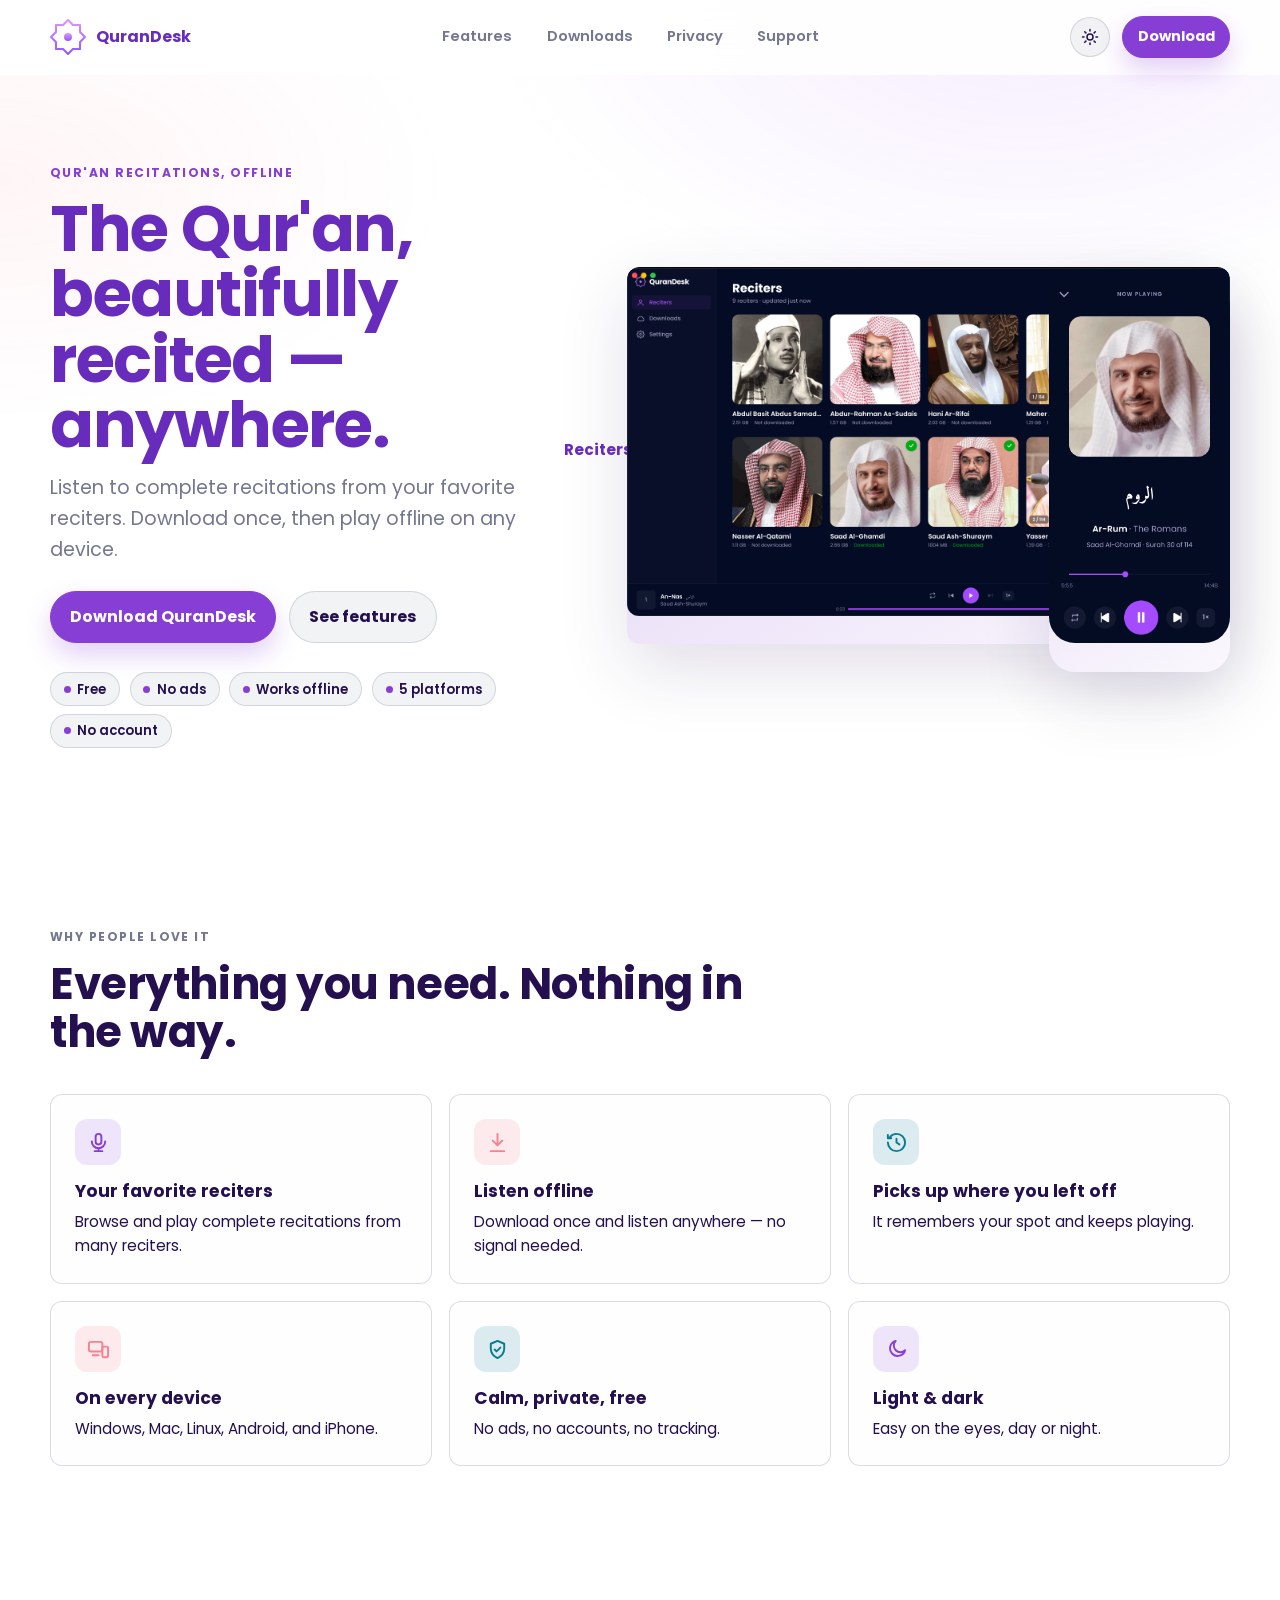
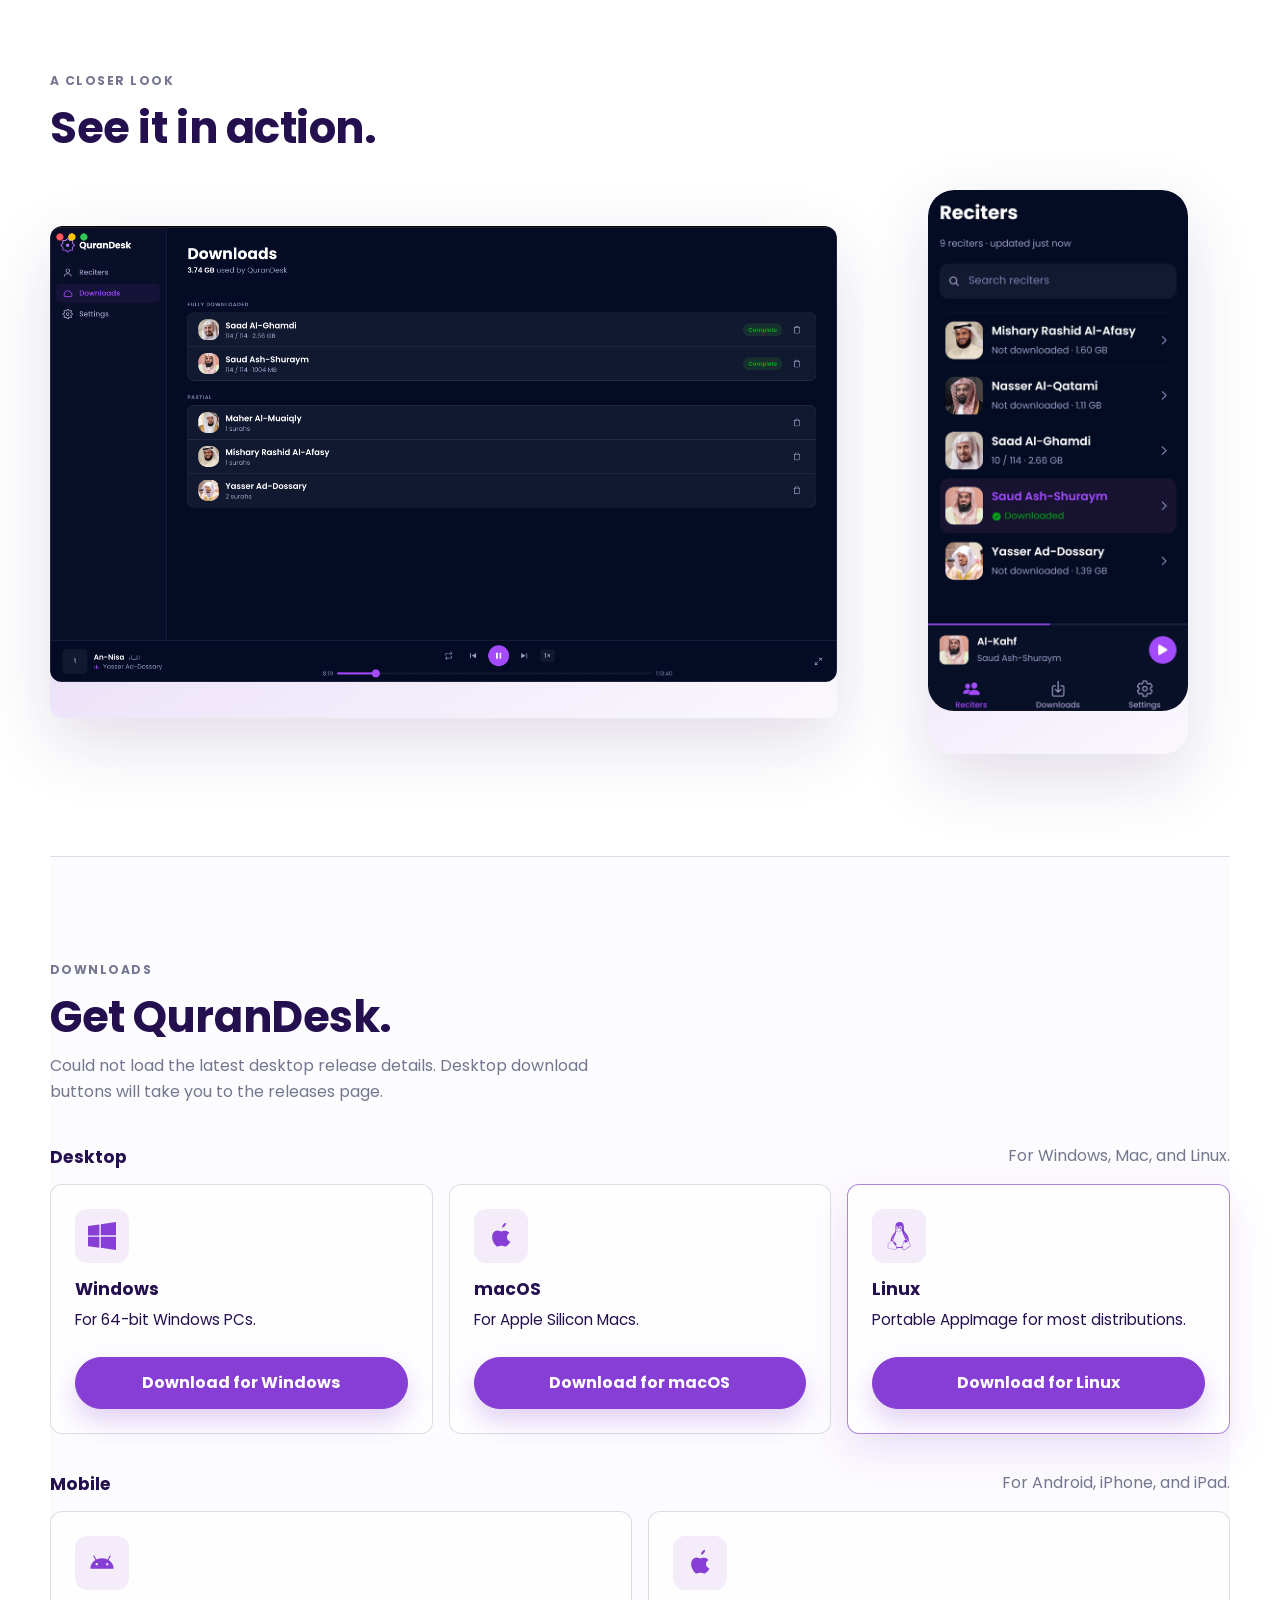
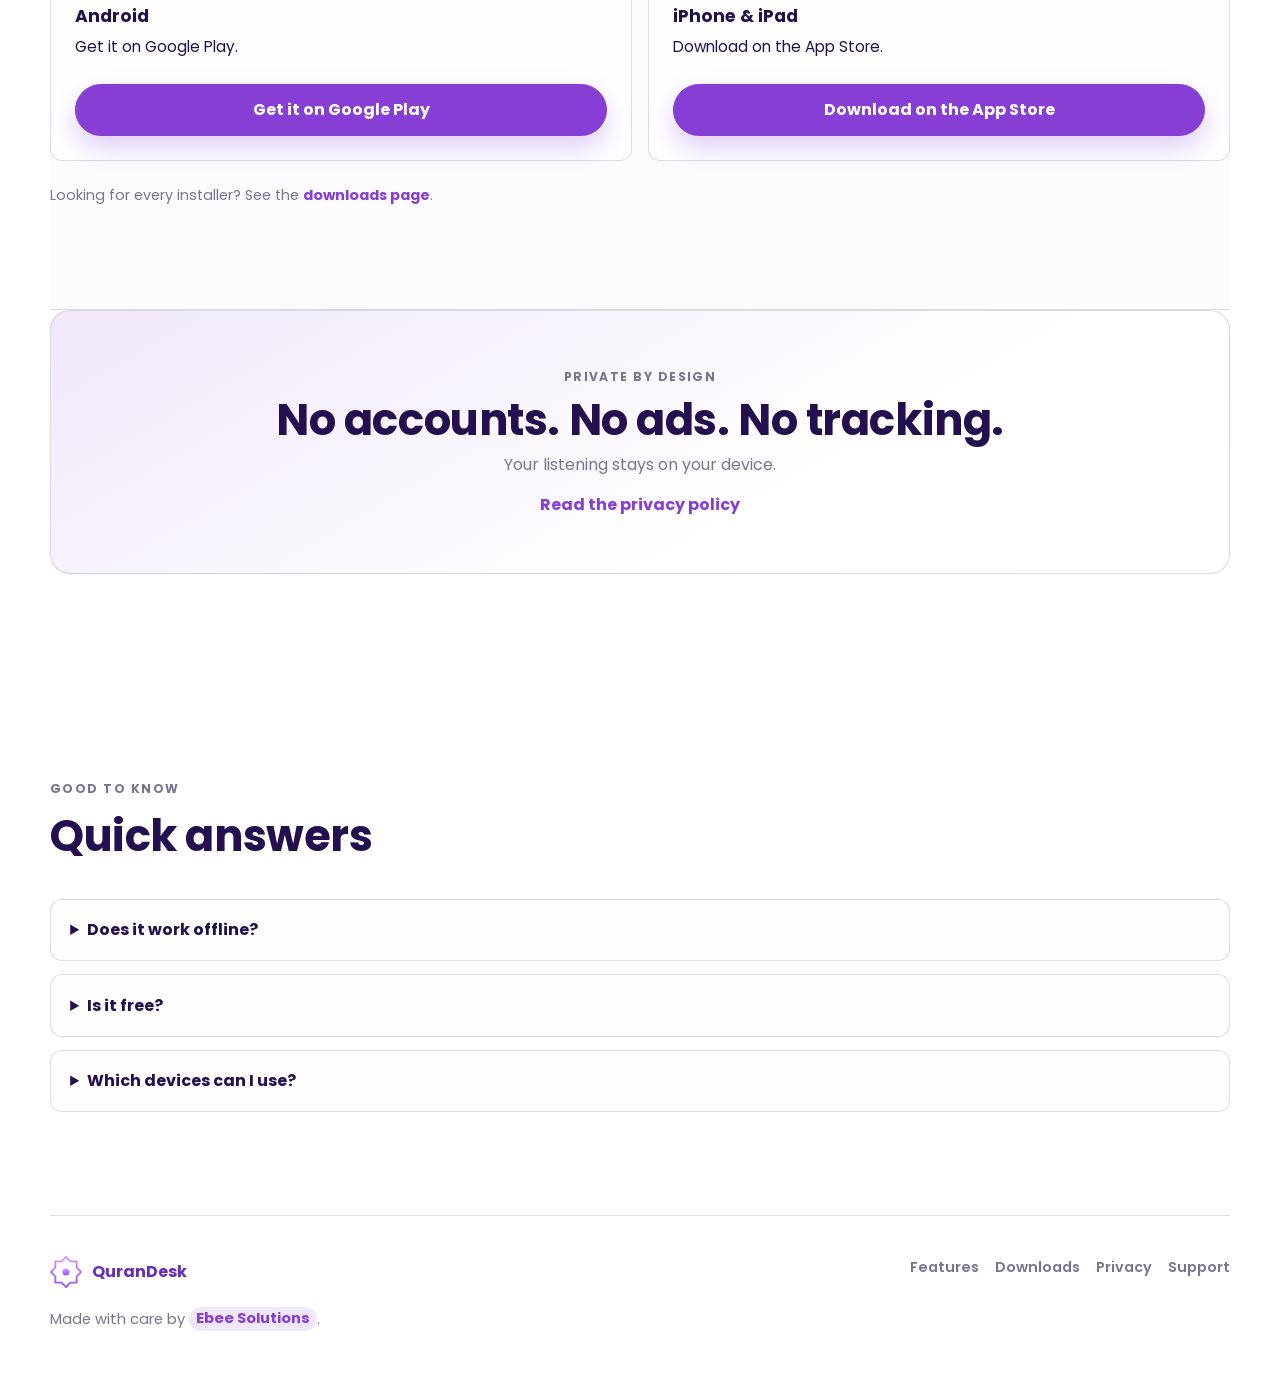
==== commit 67f5d8cd: "Update HTML and CSS for improved accessibility and visual consistency" ====
--- a/index.html
+++ b/index.html
@@ -113,27 +113,19 @@
           class="product-scene"
           aria-label="QuranDesk on desktop and mobile"
         >
-          <figure class="browser-frame">
-            <div class="browser-bar" aria-hidden="true">
-              <span></span><span></span><span></span>
-            </div>
-            <div class="shot shot-desktop" data-label="QuranDesk for desktop">
-              <img
-                src="assets/screenshots/desktop.png"
-                alt="QuranDesk desktop app showing the reciter library"
-                onerror="this.remove()"
-              />
-            </div>
+          <figure class="shot shot-desktop" data-label="QuranDesk for desktop">
+            <img
+              src="assets/screenshots/desktop.png"
+              alt="QuranDesk desktop app showing the reciter library"
+              onerror="this.remove()"
+            />
           </figure>
-          <figure class="phone-frame" aria-label="QuranDesk mobile app">
-            <span class="phone-notch" aria-hidden="true"></span>
-            <div class="shot shot-phone" data-label="On your phone">
-              <img
-                src="assets/screenshots/mobile-player.png"
-                alt="QuranDesk mobile app now playing screen"
-                onerror="this.remove()"
-              />
-            </div>
+          <figure class="shot shot-phone" data-label="On your phone">
+            <img
+              src="assets/screenshots/mobile-player.png"
+              alt="QuranDesk mobile app now playing screen"
+              onerror="this.remove()"
+            />
           </figure>
         </div>
       </section>
@@ -197,7 +189,7 @@
               </svg>
             </div>
             <h3>Calm, private, free</h3>
-            <p>No ads, no accounts, no tracking. Ever.</p>
+            <p>No ads, no accounts, no tracking.</p>
           </article>
           <article>
             <div class="feature-icon" aria-hidden="true">
@@ -217,29 +209,24 @@
           <h2 id="showcase-title">See it in action.</h2>
         </div>
         <div class="showcase-grid">
-          <figure class="browser-frame">
-            <div class="browser-bar" aria-hidden="true">
-              <span></span><span></span><span></span>
-            </div>
-            <div class="shot shot-desktop" data-label="Manage your library">
-              <img
-                src="assets/screenshots/desktop-alt.png"
-                alt="QuranDesk desktop downloads and library view"
-                loading="lazy"
-                onerror="this.remove()"
-              />
-            </div>
+          <figure class="shot shot-desktop" data-label="Manage your library">
+            <img
+              src="assets/screenshots/desktop-alt.png"
+              alt="QuranDesk desktop downloads and library view"
+              loading="lazy"
+              onerror="this.remove()"
+            />
           </figure>
-          <figure class="phone-frame phone-frame-static" aria-label="Mobile reciters list">
-            <span class="phone-notch" aria-hidden="true"></span>
-            <div class="shot shot-phone" data-label="Reciters on mobile">
-              <img
-                src="assets/screenshots/mobile-reciters.png"
-                alt="QuranDesk mobile reciters list"
-                loading="lazy"
-                onerror="this.remove()"
-              />
-            </div>
+          <figure
+            class="shot shot-phone shot-phone-static"
+            data-label="Reciters on mobile"
+          >
+            <img
+              src="assets/screenshots/mobile-reciters.png"
+              alt="QuranDesk mobile reciters list"
+              loading="lazy"
+              onerror="this.remove()"
+            />
           </figure>
         </div>
       </section>
@@ -372,7 +359,7 @@
         <div class="privacy-callout-inner">
           <p class="eyebrow">Private by design</p>
           <h2 id="privacy-title">No accounts. No ads. No tracking.</h2>
-          <p>Your listening stays on your device. Always.</p>
+          <p>Your listening stays on your device.</p>
           <a class="text-link" href="privacy.html">Read the privacy policy</a>
         </div>
       </section>
@@ -410,7 +397,7 @@
         </a>
         <p>
           Made with care by
-          <a class="studio-link" href="https://ebeesolutions.com"
+          <a class="studio-link" href="https://ebeesolutions.com" target="_blank" rel="noopener"
             >Ebee Solutions</a
           >.
         </p>
--- a/styles.css
+++ b/styles.css
@@ -418,36 +418,16 @@
   min-width: 0;
 }
 
-.browser-frame {
-  margin: 0;
-  min-width: 0;
-  overflow: hidden;
-  border: 1px solid var(--border);
-  border-radius: var(--radius-lg);
-  background: var(--bg);
-  box-shadow: var(--shadow);
-}
-
-.browser-bar {
-  display: flex;
-  gap: 0.45rem;
-  border-bottom: 1px solid var(--border);
-  background: var(--surface);
-  padding: 0.85rem 1rem;
-}
-
-.browser-bar span {
-  width: 11px;
-  height: 11px;
-  border-radius: 999px;
-  background: var(--faint);
-}
-
+/* Screenshots already include their own device frame, so we just
+   round the corners slightly and add a soft shadow. */
 .shot {
   position: relative;
+  margin: 0;
   overflow: hidden;
+  border-radius: var(--radius);
   background:
     linear-gradient(150deg, color-mix(in srgb, var(--primary) 22%, var(--surface)), var(--surface));
+  box-shadow: var(--shadow);
 }
 
 .shot::after {
@@ -470,40 +450,32 @@
 .shot img {
   position: relative;
   z-index: 1;
+  display: block;
   width: 100%;
-  height: 100%;
-  object-fit: cover;
-}
-
+  height: auto;
+  border-radius: inherit;
+}
+
+/* Desktop screenshot is the base of the hero scene. The aspect-ratio
+   only sizes the branded placeholder before a real image is added. */
 .shot-desktop {
   aspect-ratio: 16 / 10;
 }
 
+/* Phone screenshot overlaps the bottom-right of the desktop shot. */
 .shot-phone {
-  aspect-ratio: 9 / 19.3;
-  border-radius: 24px;
-}
-
-.phone-frame {
   position: absolute;
-  right: -8px;
+  right: 0;
   bottom: -28px;
-  width: min(34%, 210px);
-  margin: 0;
-  border: 1px solid rgba(255, 255, 255, 0.12);
-  border-radius: 30px;
-  background: #040c23;
-  box-shadow: 0 28px 70px rgba(0, 0, 0, 0.34);
-  padding: 0.55rem;
-}
-
-.phone-notch {
-  display: block;
-  width: 40%;
-  height: 5px;
-  margin: 0.1rem auto 0.5rem;
-  border-radius: 999px;
-  background: rgba(255, 255, 255, 0.28);
+  width: min(30%, 188px);
+  aspect-ratio: 1080 / 2340;
+  border-radius: 26px;
+}
+
+.shot-phone-static {
+  position: static;
+  width: min(100%, 260px);
+  margin-inline: auto;
 }
 
 /* ---------- Section rhythm ---------- */
@@ -614,17 +586,6 @@
   gap: clamp(1.5rem, 4vw, 3rem);
 }
 
-.showcase-grid .phone-frame {
-  width: min(100%, 260px);
-}
-
-.phone-frame-static {
-  position: static;
-  inset: auto;
-  margin-inline: auto;
-  box-shadow: var(--shadow);
-}
-
 /* ---------- Split section (used on subpages) ---------- */
 
 .split-section {
@@ -647,6 +608,16 @@
 .text-link {
   display: inline-flex;
   margin-top: 0.9rem;
+}
+
+/* Buttons keep their own text color even inside .page-main, where bare
+   links are tinted with the primary color. */
+.page-main a.button {
+  color: #fff;
+}
+
+.page-main a.button-ghost {
+  color: var(--fg);
 }
 
 .check-list {
@@ -935,7 +906,7 @@
     padding-bottom: 2rem;
   }
 
-  .showcase-grid .phone-frame {
+  .showcase-grid .shot-phone-static {
     width: min(100%, 280px);
   }
 }
@@ -990,7 +961,7 @@
     gap: 0.45rem;
   }
 
-  .phone-frame {
+  .shot-phone {
     position: static;
     width: min(100%, 240px);
     margin: 1.25rem auto 0;
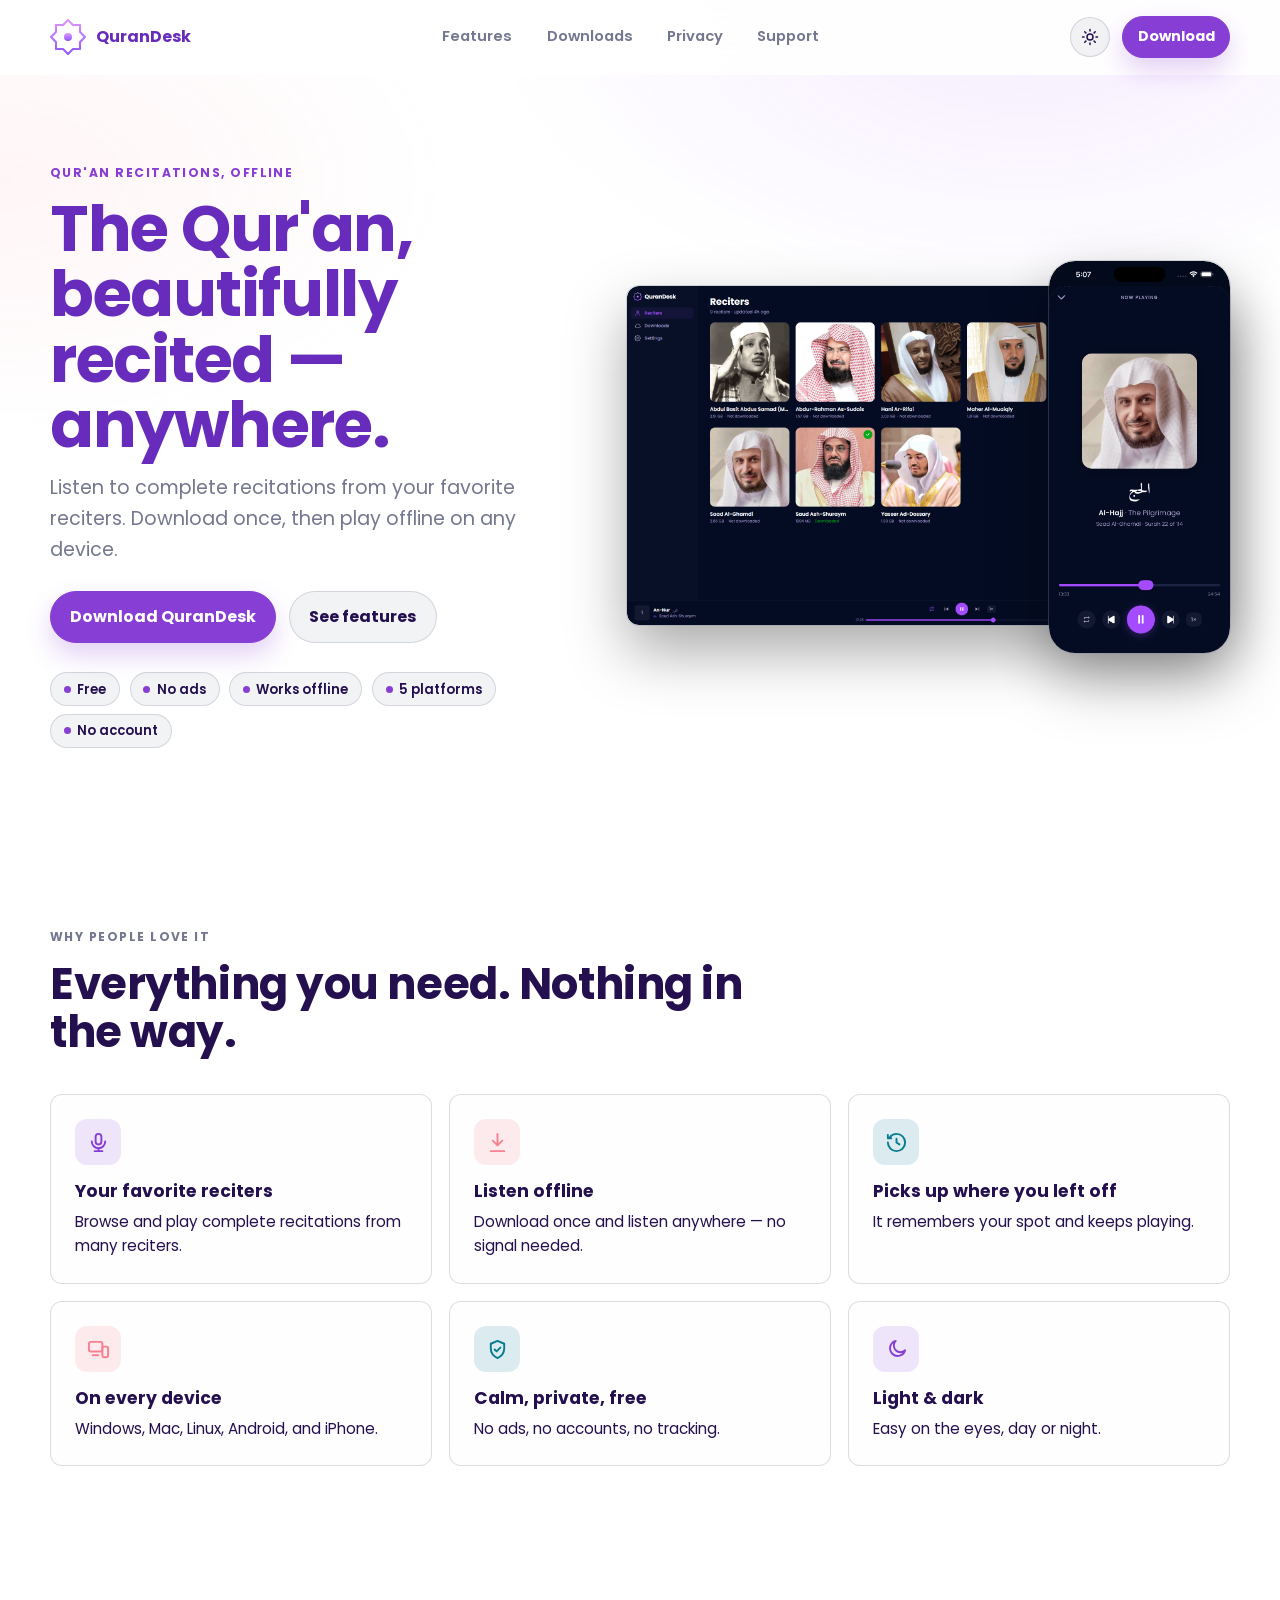
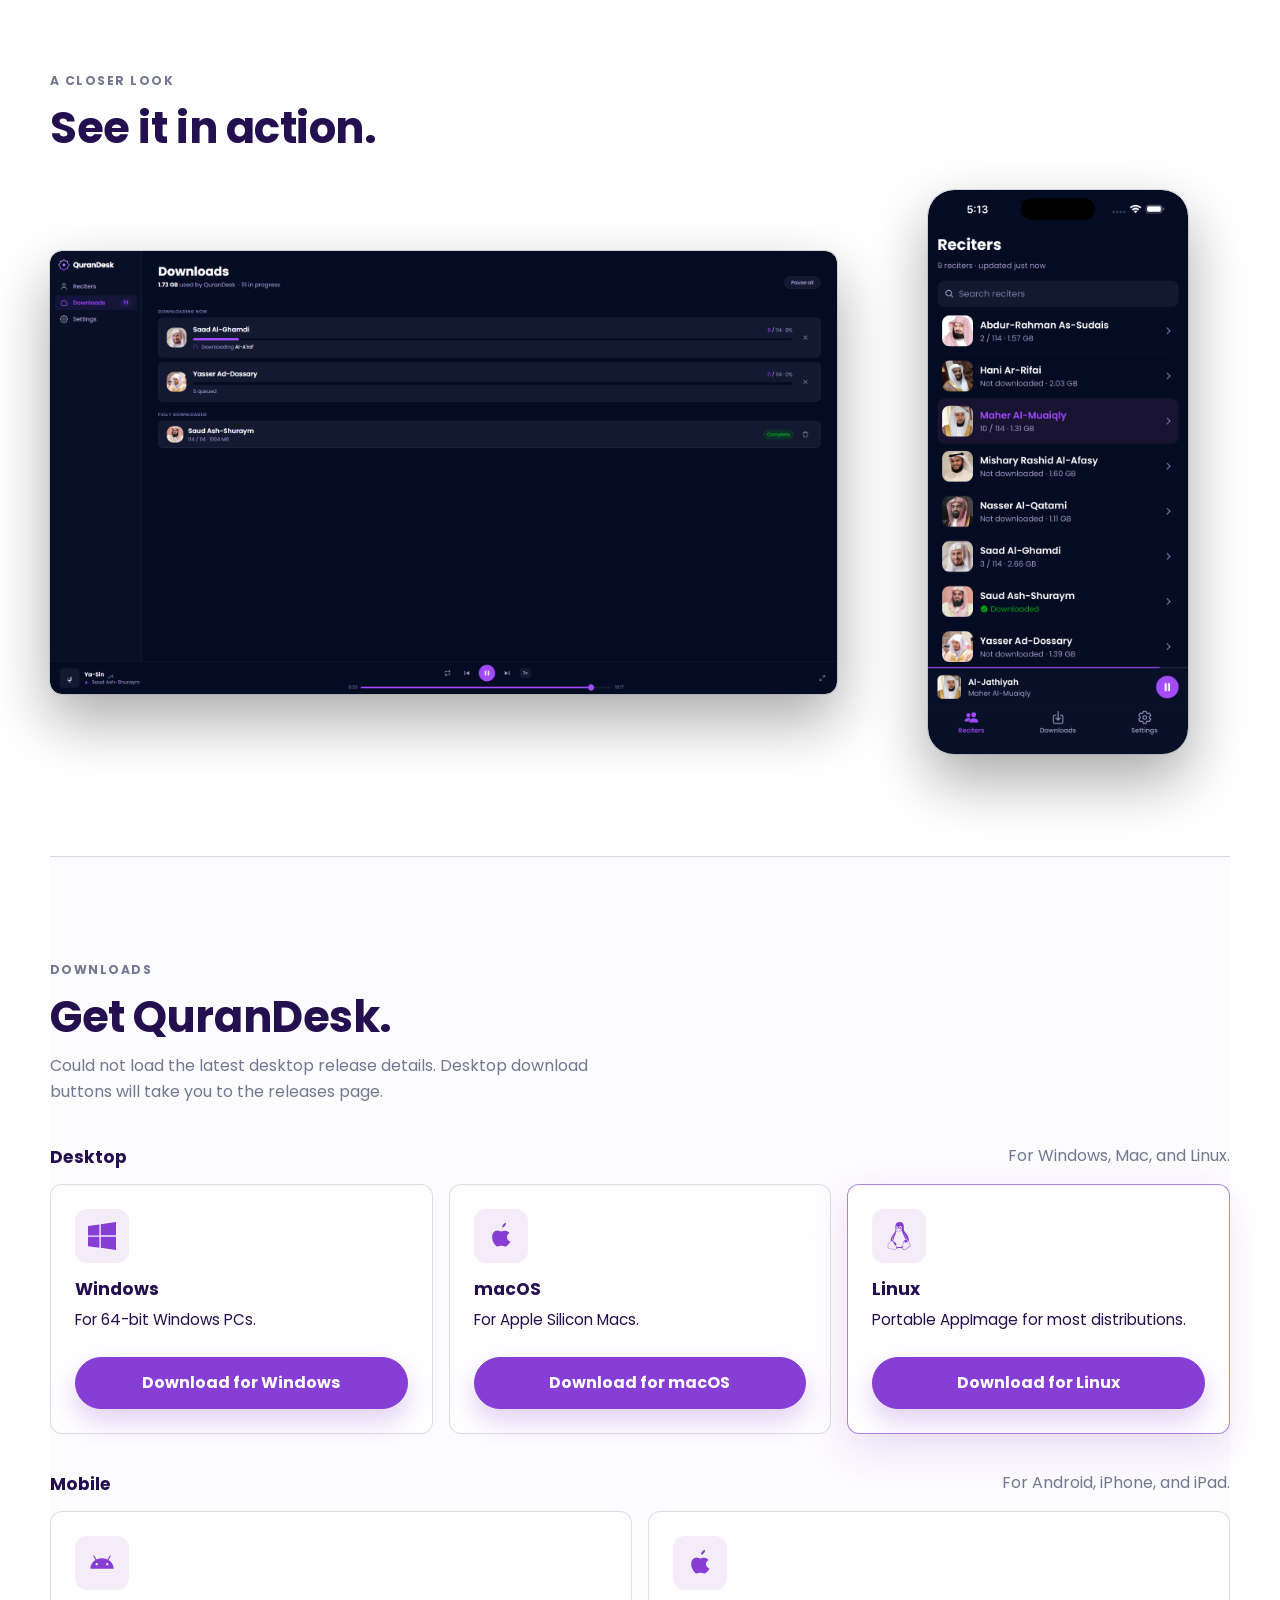
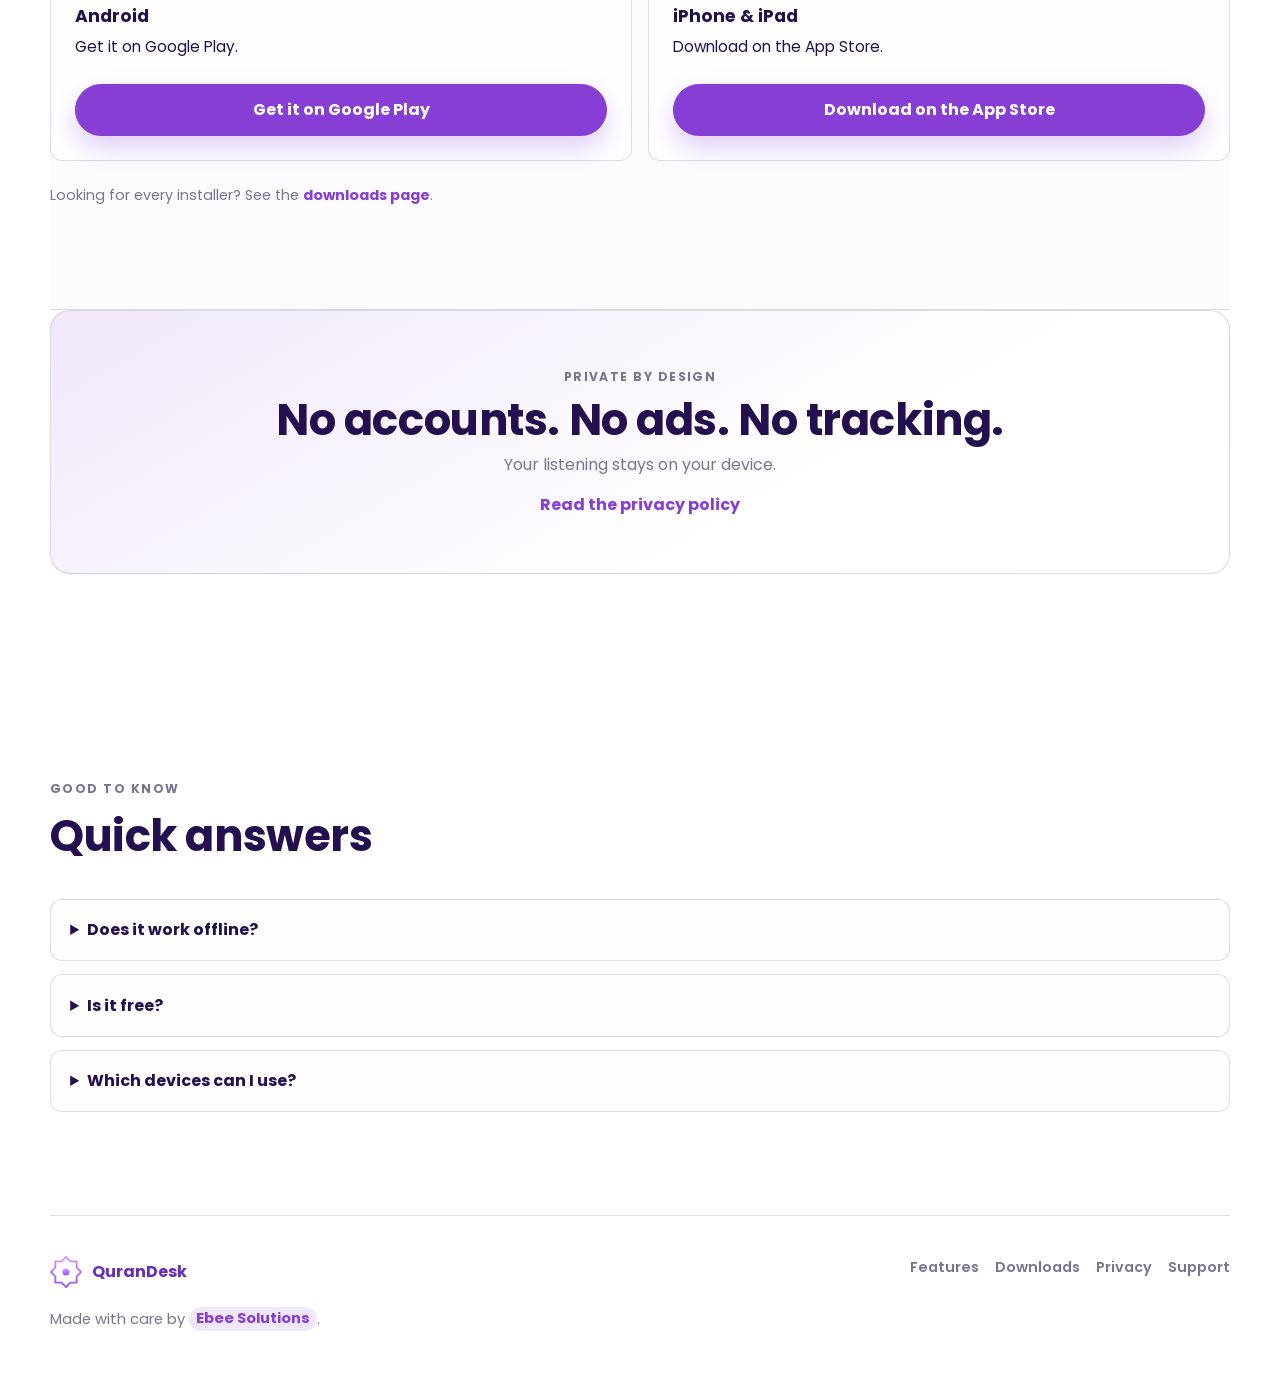
==== commit d0ae2bb4: "Refactor styles and scripts for improved organization and functionality - Updated support.html to li" ====
--- a/index.html
+++ b/index.html
@@ -35,7 +35,8 @@
       type="font/ttf"
       crossorigin
     />
-    <link rel="stylesheet" href="styles.css" />
+    <link rel="stylesheet" href="styles/base.css" />
+    <link rel="stylesheet" href="styles/home.css" />
     <script>
       const savedTheme = localStorage.getItem("qurandesk-site-theme");
       const prefersDark = matchMedia("(prefers-color-scheme: dark)").matches;
@@ -410,6 +411,7 @@
       </nav>
     </footer>
 
-    <script src="script.js" type="module"></script>
+    <script src="scripts/ui.js" type="module"></script>
+    <script src="scripts/downloads.js" type="module"></script>
   </body>
 </html>
--- a/styles/base.css
+++ b/styles/base.css
@@ -0,0 +1,615 @@
+/* ============================================================
+   base.css — shared foundation loaded on every page
+   Design tokens, reset, typography, header/nav, buttons,
+   footer, shared components (download cards, FAQ), utilities.
+   ============================================================ */
+
+@font-face {
+  font-family: 'Poppins';
+  font-weight: 400;
+  font-style: normal;
+  font-display: swap;
+  src: url('../assets/fonts/Poppins-Regular.ttf') format('truetype');
+}
+
+@font-face {
+  font-family: 'Poppins';
+  font-weight: 500;
+  font-style: normal;
+  font-display: swap;
+  src: url('../assets/fonts/Poppins-Medium.ttf') format('truetype');
+}
+
+@font-face {
+  font-family: 'Poppins';
+  font-weight: 600;
+  font-style: normal;
+  font-display: swap;
+  src: url('../assets/fonts/Poppins-SemiBold.ttf') format('truetype');
+}
+
+@font-face {
+  font-family: 'Poppins';
+  font-weight: 700;
+  font-style: normal;
+  font-display: swap;
+  src: url('../assets/fonts/Poppins-Bold.ttf') format('truetype');
+}
+
+@font-face {
+  font-family: 'Amiri';
+  font-weight: 700;
+  font-style: normal;
+  font-display: swap;
+  src: url('../assets/fonts/Amiri-Bold.ttf') format('truetype');
+}
+
+:root {
+  --bg: #ffffff;
+  --surface: #faf8fd;
+  --surface-strong: #f4edf9;
+  --elev: rgba(18, 25, 49, 0.05);
+  --fg: #240f4f;
+  --muted: #74778f;
+  --faint: #a7b0bc;
+  --border: rgba(137, 144, 164, 0.3);
+  --primary: #863ed5;
+  --primary-deep: #672cbc;
+  --primary-bright: #a44aff;
+  --warm: #f98091;
+  --green: #058f50;
+  --cyan: #087c8f;
+  --shadow: 0 24px 70px rgba(45, 19, 86, 0.14);
+  --radius: 12px;
+  --radius-lg: 20px;
+  --max: 1180px;
+  color-scheme: light;
+}
+
+[data-theme='dark'] {
+  --bg: #040c23;
+  --surface: #081027;
+  --surface-strong: #121931;
+  --elev: #121931;
+  --fg: #ffffff;
+  --muted: #a19cc5;
+  --faint: #7b80ad;
+  --border: rgba(123, 128, 173, 0.22);
+  --primary: #a44aff;
+  --primary-deep: #ffffff;
+  --primary-bright: #c37aff;
+  --warm: #ff8798;
+  --green: #18b563;
+  --cyan: #4dbcd4;
+  --shadow: 0 24px 80px rgba(0, 0, 0, 0.32);
+  color-scheme: dark;
+}
+
+* {
+  box-sizing: border-box;
+}
+
+html {
+  scroll-behavior: smooth;
+}
+
+body {
+  margin: 0;
+  background: var(--bg);
+  color: var(--fg);
+  font-family:
+    'Poppins',
+    -apple-system,
+    BlinkMacSystemFont,
+    'Segoe UI',
+    system-ui,
+    sans-serif;
+  line-height: 1.6;
+}
+
+body::before {
+  position: fixed;
+  inset: 0;
+  z-index: -1;
+  pointer-events: none;
+  content: '';
+  background:
+    radial-gradient(60% 50% at 80% 0%, rgba(164, 74, 255, 0.1), transparent 70%),
+    radial-gradient(50% 40% at 0% 20%, rgba(249, 128, 145, 0.08), transparent 70%);
+}
+
+a {
+  color: inherit;
+  text-decoration: none;
+}
+
+img,
+svg {
+  display: block;
+}
+
+button,
+input {
+  font: inherit;
+}
+
+:focus-visible {
+  outline: 2px solid var(--primary);
+  outline-offset: 3px;
+}
+
+.skip-link {
+  position: fixed;
+  top: 12px;
+  left: 12px;
+  z-index: 20;
+  transform: translateY(-140%);
+  border-radius: var(--radius);
+  background: var(--primary);
+  color: white;
+  padding: 0.7rem 1rem;
+  font-weight: 700;
+}
+
+.skip-link:focus {
+  transform: translateY(0);
+}
+
+/* ---------- Header ---------- */
+
+.site-header {
+  position: sticky;
+  top: 0;
+  z-index: 10;
+  border-bottom: 1px solid transparent;
+  background: color-mix(in srgb, var(--bg) 88%, transparent);
+  backdrop-filter: blur(18px);
+}
+
+.site-header[data-elevated='true'] {
+  border-color: var(--border);
+}
+
+/* Centered content width shared by every top-level section wrapper. */
+.nav,
+.hero,
+.feature-band,
+.split-section,
+.download-band,
+.faq-section,
+.showcase,
+.privacy-callout,
+.footer,
+.page-main {
+  width: min(var(--max), calc(100% - 40px));
+  margin-inline: auto;
+}
+
+.nav {
+  display: flex;
+  min-height: 74px;
+  align-items: center;
+  justify-content: space-between;
+  gap: 1rem;
+}
+
+.brand {
+  display: inline-flex;
+  align-items: center;
+  gap: 0.65rem;
+  min-width: max-content;
+  font-weight: 700;
+  color: var(--primary-deep);
+}
+
+[data-theme='dark'] .brand {
+  color: var(--fg);
+}
+
+.nav-links,
+.nav-actions {
+  display: flex;
+  align-items: center;
+  gap: 0.75rem;
+}
+
+.nav-links a {
+  border-radius: 999px;
+  color: var(--muted);
+  font-size: 0.92rem;
+  font-weight: 600;
+  padding: 0.45rem 0.7rem;
+}
+
+.nav-links a:hover,
+.nav-links a[aria-current='page'] {
+  background: var(--elev);
+  color: var(--fg);
+}
+
+/* ---------- Buttons ---------- */
+
+.button {
+  display: inline-flex;
+  min-height: 46px;
+  align-items: center;
+  justify-content: center;
+  border: 1px solid var(--primary);
+  border-radius: 999px;
+  background: var(--primary);
+  color: white;
+  font-weight: 700;
+  padding: 0.78rem 1.2rem;
+  text-align: center;
+  box-shadow: 0 12px 26px rgba(134, 62, 213, 0.24);
+  transition:
+    transform 160ms ease,
+    opacity 160ms ease,
+    box-shadow 160ms ease;
+}
+
+.button:hover {
+  transform: translateY(-1px);
+  opacity: 0.94;
+}
+
+.button-small {
+  min-height: 38px;
+  padding: 0.55rem 0.9rem;
+  font-size: 0.9rem;
+}
+
+.button-ghost {
+  border-color: var(--border);
+  background: var(--elev);
+  color: var(--fg);
+  box-shadow: none;
+}
+
+.button[aria-disabled='true'] {
+  border-color: var(--border);
+  background: var(--surface-strong);
+  color: var(--muted);
+  box-shadow: none;
+  cursor: not-allowed;
+}
+
+.icon-button {
+  display: inline-grid;
+  width: 40px;
+  height: 40px;
+  place-items: center;
+  border: 1px solid var(--border);
+  border-radius: 50%;
+  background: var(--elev);
+  color: var(--fg);
+  cursor: pointer;
+}
+
+.icon-button svg {
+  width: 18px;
+  height: 18px;
+  fill: none;
+  stroke: currentColor;
+  stroke-linecap: round;
+  stroke-linejoin: round;
+  stroke-width: 2;
+}
+
+[data-theme='light'] .moon-icon,
+[data-theme='dark'] .sun-icon {
+  display: none;
+}
+
+/* ---------- Typography ---------- */
+
+h1,
+h2,
+h3,
+p {
+  margin-top: 0;
+}
+
+h1 {
+  margin-bottom: 1rem;
+  color: var(--primary-deep);
+  font-size: clamp(2.7rem, 5vw, 4.1rem);
+  line-height: 1.02;
+  letter-spacing: -0.02em;
+}
+
+[data-theme='dark'] h1 {
+  color: var(--fg);
+}
+
+h2 {
+  margin-bottom: 0.8rem;
+  font-size: clamp(1.9rem, 3.4vw, 3rem);
+  line-height: 1.1;
+  letter-spacing: -0.01em;
+}
+
+h3 {
+  margin-bottom: 0.45rem;
+  font-size: 1.08rem;
+  line-height: 1.25;
+}
+
+.eyebrow {
+  margin: 0 0 0.85rem;
+  color: var(--primary);
+  font-size: 0.76rem;
+  font-weight: 700;
+  letter-spacing: 0.12em;
+  text-transform: uppercase;
+}
+
+.hero-lede,
+.section-heading p,
+.split-section p,
+.download-note,
+.faq-list p,
+.footer p,
+.page-hero p,
+.policy-content p,
+.support-grid p,
+.privacy-callout p,
+.updated {
+  color: var(--muted);
+}
+
+.section-heading {
+  max-width: 720px;
+  margin-bottom: 2.4rem;
+}
+
+.section-heading p {
+  max-width: 60ch;
+}
+
+/* Vertical rhythm shared by the main content bands. */
+.feature-band,
+.split-section,
+.download-band,
+.faq-section,
+.showcase {
+  padding: clamp(3.5rem, 8vw, 6.5rem) 0;
+}
+
+/* Bare links get a primary tint; buttons keep their own color. */
+.text-link,
+.download-note a,
+.footer a:hover,
+.page-main a,
+.policy-content a {
+  color: var(--primary);
+  font-weight: 700;
+  text-decoration: none;
+}
+
+.text-link {
+  display: inline-flex;
+  margin-top: 0.9rem;
+}
+
+.page-main a.button {
+  color: #fff;
+}
+
+.page-main a.button-ghost {
+  color: var(--fg);
+}
+
+/* ---------- Download cards (home + downloads page) ---------- */
+
+.download-band {
+  border-block: 1px solid var(--border);
+  background: color-mix(in srgb, var(--surface) 60%, transparent);
+}
+
+.page-download-band {
+  width: 100%;
+  border-top: 0;
+  background: transparent;
+  padding-top: 0;
+}
+
+.download-group + .download-group {
+  margin-top: 2.2rem;
+}
+
+.download-group-heading {
+  display: flex;
+  align-items: end;
+  justify-content: space-between;
+  gap: 1rem;
+  margin-bottom: 1rem;
+}
+
+.download-group-heading h2,
+.download-group-heading h3,
+.download-group-heading p {
+  margin: 0;
+}
+
+.download-group-heading p {
+  color: var(--muted);
+}
+
+.download-grid {
+  display: grid;
+  grid-template-columns: repeat(3, 1fr);
+  gap: 1rem;
+}
+
+.download-grid-two {
+  grid-template-columns: repeat(2, minmax(0, 1fr));
+}
+
+.download-card {
+  display: flex;
+  min-height: 250px;
+  flex-direction: column;
+  align-items: start;
+  border: 1px solid var(--border);
+  border-radius: var(--radius);
+  background: color-mix(in srgb, var(--bg) 80%, var(--surface));
+  padding: 1.5rem;
+}
+
+.download-card p {
+  margin-bottom: 0;
+  font-size: 0.95rem;
+}
+
+.download-card.is-detected {
+  border-color: color-mix(in srgb, var(--primary) 55%, var(--border));
+  box-shadow: 0 16px 40px rgba(134, 62, 213, 0.14);
+}
+
+.download-icon {
+  display: grid;
+  min-width: 54px;
+  height: 54px;
+  place-items: center;
+  margin-bottom: 1rem;
+  border-radius: var(--radius);
+  background: var(--surface-strong);
+  color: var(--primary);
+}
+
+.download-icon svg {
+  width: 28px;
+  height: 28px;
+  fill: currentColor;
+}
+
+.download-link {
+  width: 100%;
+  margin-top: auto;
+}
+
+.download-note {
+  margin: 1.4rem 0 0;
+  font-size: 0.9rem;
+}
+
+/* ---------- FAQ (home + support page) ---------- */
+
+.faq-list {
+  display: grid;
+  gap: 0.8rem;
+}
+
+.faq-list details {
+  border: 1px solid var(--border);
+  border-radius: var(--radius);
+  background: color-mix(in srgb, var(--bg) 80%, var(--surface));
+  padding: 1.1rem 1.2rem;
+}
+
+.faq-list summary {
+  cursor: pointer;
+  font-weight: 700;
+}
+
+.faq-list p {
+  margin: 0.65rem 0 0;
+}
+
+/* ---------- Footer ---------- */
+
+.footer {
+  display: flex;
+  align-items: start;
+  justify-content: space-between;
+  gap: 2rem;
+  border-top: 1px solid var(--border);
+  padding: 2.5rem 0 3rem;
+}
+
+.footer p {
+  max-width: 42ch;
+  margin: 0.7rem 0 0;
+  font-size: 0.92rem;
+}
+
+.footer nav {
+  display: flex;
+  flex-wrap: wrap;
+  justify-content: end;
+  gap: 0.8rem 1rem;
+  color: var(--muted);
+  font-size: 0.9rem;
+  font-weight: 600;
+}
+
+.studio-link {
+  display: inline-flex;
+  border-radius: 999px;
+  background: color-mix(in srgb, var(--primary) 12%, transparent);
+  color: var(--primary);
+  font-weight: 700;
+  padding: 0.04rem 0.45rem;
+}
+
+/* ---------- Responsive (shared) ---------- */
+
+@media (max-width: 980px) {
+  .nav-links {
+    display: none;
+  }
+
+  .download-grid,
+  .download-grid-two {
+    grid-template-columns: 1fr;
+  }
+}
+
+@media (max-width: 720px) {
+  .nav,
+  .hero,
+  .feature-band,
+  .split-section,
+  .download-band,
+  .faq-section,
+  .showcase,
+  .privacy-callout,
+  .footer,
+  .page-main {
+    width: min(100% - 28px, var(--max));
+  }
+
+  .nav {
+    min-height: 66px;
+  }
+
+  .button-small {
+    display: none;
+  }
+
+  h1 {
+    font-size: clamp(2.5rem, 11vw, 3.6rem);
+  }
+
+  .download-group-heading,
+  .footer {
+    align-items: start;
+    flex-direction: column;
+  }
+
+  .footer nav {
+    justify-content: start;
+  }
+}
+
+@media (prefers-reduced-motion: reduce) {
+  *,
+  *::before,
+  *::after {
+    scroll-behavior: auto !important;
+    transition-duration: 0.01ms !important;
+    animation-duration: 0.01ms !important;
+    animation-iteration-count: 1 !important;
+  }
+}
--- a/styles/home.css
+++ b/styles/home.css
@@ -0,0 +1,289 @@
+/* ============================================================
+   home.css — landing page (index.html) only
+   Hero, trust strip, device screenshots, features,
+   showcase, privacy callout.
+   ============================================================ */
+
+/* ---------- Hero ---------- */
+
+.hero {
+  display: grid;
+  grid-template-columns: minmax(0, 0.92fr) minmax(440px, 1.08fr);
+  align-items: center;
+  gap: clamp(2rem, 5vw, 4.5rem);
+  padding: clamp(3rem, 7vw, 5.5rem) 0 clamp(3rem, 6vw, 5rem);
+}
+
+.hero-copy {
+  max-width: 640px;
+}
+
+.hero-lede {
+  max-width: 48ch;
+  margin-bottom: 1.6rem;
+  font-size: clamp(1.05rem, 1.6vw, 1.2rem);
+}
+
+.hero-actions {
+  display: flex;
+  flex-wrap: wrap;
+  gap: 0.8rem;
+  margin-bottom: 1.8rem;
+}
+
+.trust-strip {
+  display: flex;
+  flex-wrap: wrap;
+  gap: 0.5rem 0.6rem;
+  margin: 0;
+  padding: 0;
+  list-style: none;
+}
+
+.trust-strip li {
+  display: inline-flex;
+  align-items: center;
+  gap: 0.4rem;
+  border: 1px solid var(--border);
+  border-radius: 999px;
+  background: var(--elev);
+  color: var(--fg);
+  font-size: 0.82rem;
+  font-weight: 600;
+  padding: 0.34rem 0.8rem;
+}
+
+.trust-strip li::before {
+  content: '';
+  width: 7px;
+  height: 7px;
+  border-radius: 50%;
+  background: var(--primary);
+}
+
+/* ---------- Device screenshots ---------- */
+
+.product-scene {
+  position: relative;
+  min-width: 0;
+}
+
+/* Screenshots already include their own device frame, so we just
+   round the corners slightly and add a soft shadow. Until a real
+   image is added, a branded gradient + label acts as a placeholder. */
+.shot {
+  position: relative;
+  margin: 0;
+  overflow: hidden;
+  border-radius: var(--radius);
+  background:
+    linear-gradient(150deg, color-mix(in srgb, var(--primary) 22%, var(--surface)), var(--surface));
+  box-shadow:
+    0 0 0 1px var(--border),
+    0 26px 60px rgba(0, 0, 0, 0.34);
+}
+
+.shot::after {
+  content: attr(data-label);
+  position: absolute;
+  inset: 0;
+  display: grid;
+  place-items: center;
+  padding: 1.5rem;
+  color: var(--primary-deep);
+  font-weight: 700;
+  font-size: 0.95rem;
+  text-align: center;
+}
+
+[data-theme='dark'] .shot::after {
+  color: var(--fg);
+}
+
+/* Once a real screenshot is present, drop the placeholder gradient and
+   label so they don't show through any transparent areas of the image. */
+.shot:has(img) {
+  background: none;
+}
+
+.shot:has(img)::after {
+  content: none;
+}
+
+.shot img {
+  position: relative;
+  z-index: 1;
+  display: block;
+  width: 100%;
+  height: auto;
+  border-radius: inherit;
+}
+
+/* Desktop screenshot is the base of the hero scene. The aspect-ratio
+   only sizes the branded placeholder before a real image is added. */
+.shot-desktop {
+  aspect-ratio: 16 / 9;
+}
+
+/* Phone screenshot overlaps the bottom-right of the desktop shot. */
+.shot-phone {
+  position: absolute;
+  right: 0;
+  bottom: -28px;
+  width: min(30%, 188px);
+  aspect-ratio: 1080 / 2340;
+  border-radius: 26px;
+  z-index: 2;
+}
+
+.shot-phone-static {
+  position: static;
+  width: min(100%, 260px);
+  margin-inline: auto;
+}
+
+/* ---------- Features ---------- */
+
+.feature-grid {
+  display: grid;
+  grid-template-columns: repeat(3, 1fr);
+  gap: 1rem;
+}
+
+.feature-grid-six {
+  gap: 1.1rem;
+}
+
+.feature-grid article {
+  border: 1px solid var(--border);
+  border-radius: var(--radius);
+  background: color-mix(in srgb, var(--bg) 80%, var(--surface));
+  padding: 1.5rem;
+  transition:
+    transform 160ms ease,
+    box-shadow 160ms ease;
+}
+
+.feature-grid article:hover {
+  transform: translateY(-3px);
+  box-shadow: 0 18px 40px rgba(45, 19, 86, 0.1);
+}
+
+.feature-grid p {
+  margin-bottom: 0;
+  font-size: 0.95rem;
+}
+
+.feature-icon {
+  display: grid;
+  width: 46px;
+  height: 46px;
+  place-items: center;
+  margin-bottom: 1rem;
+  border-radius: var(--radius);
+  background: color-mix(in srgb, var(--primary) 13%, transparent);
+  color: var(--primary);
+}
+
+.feature-icon-warm {
+  background: color-mix(in srgb, var(--warm) 16%, transparent);
+  color: var(--warm);
+}
+
+.feature-icon-green {
+  background: color-mix(in srgb, var(--cyan) 14%, transparent);
+  color: var(--cyan);
+}
+
+.feature-icon svg {
+  width: 23px;
+  height: 23px;
+  fill: none;
+  stroke: currentColor;
+  stroke-linecap: round;
+  stroke-linejoin: round;
+  stroke-width: 2;
+}
+
+/* ---------- Showcase ---------- */
+
+.showcase-grid {
+  display: grid;
+  grid-template-columns: minmax(0, 1.6fr) minmax(0, 0.7fr);
+  align-items: center;
+  gap: clamp(1.5rem, 4vw, 3rem);
+}
+
+/* ---------- Privacy callout ---------- */
+
+.privacy-callout {
+  padding-bottom: clamp(3.5rem, 8vw, 6.5rem);
+}
+
+.privacy-callout-inner {
+  border: 1px solid var(--border);
+  border-radius: var(--radius-lg);
+  background:
+    linear-gradient(150deg, color-mix(in srgb, var(--primary) 12%, var(--bg)), var(--bg) 65%);
+  padding: clamp(2rem, 5vw, 3.5rem);
+  text-align: center;
+}
+
+.privacy-callout-inner .eyebrow {
+  margin-bottom: 0.6rem;
+}
+
+.privacy-callout-inner h2 {
+  margin-bottom: 0.5rem;
+}
+
+.privacy-callout-inner p {
+  margin: 0 auto;
+  max-width: 40ch;
+}
+
+/* ---------- Responsive ---------- */
+
+@media (max-width: 1040px) {
+  .hero,
+  .showcase-grid {
+    grid-template-columns: 1fr;
+  }
+
+  .hero {
+    padding-top: 2.6rem;
+  }
+
+  .product-scene {
+    padding-bottom: 2rem;
+  }
+
+  .showcase-grid .shot-phone-static {
+    width: min(100%, 280px);
+  }
+}
+
+@media (max-width: 980px) {
+  .feature-grid,
+  .feature-grid-six {
+    grid-template-columns: 1fr;
+  }
+}
+
+@media (min-width: 981px) {
+  .feature-grid-six {
+    grid-template-columns: repeat(3, 1fr);
+  }
+}
+
+@media (max-width: 720px) {
+  .trust-strip {
+    gap: 0.45rem;
+  }
+
+  .shot-phone {
+    position: static;
+    width: min(100%, 240px);
+    margin: 1.25rem auto 0;
+  }
+}
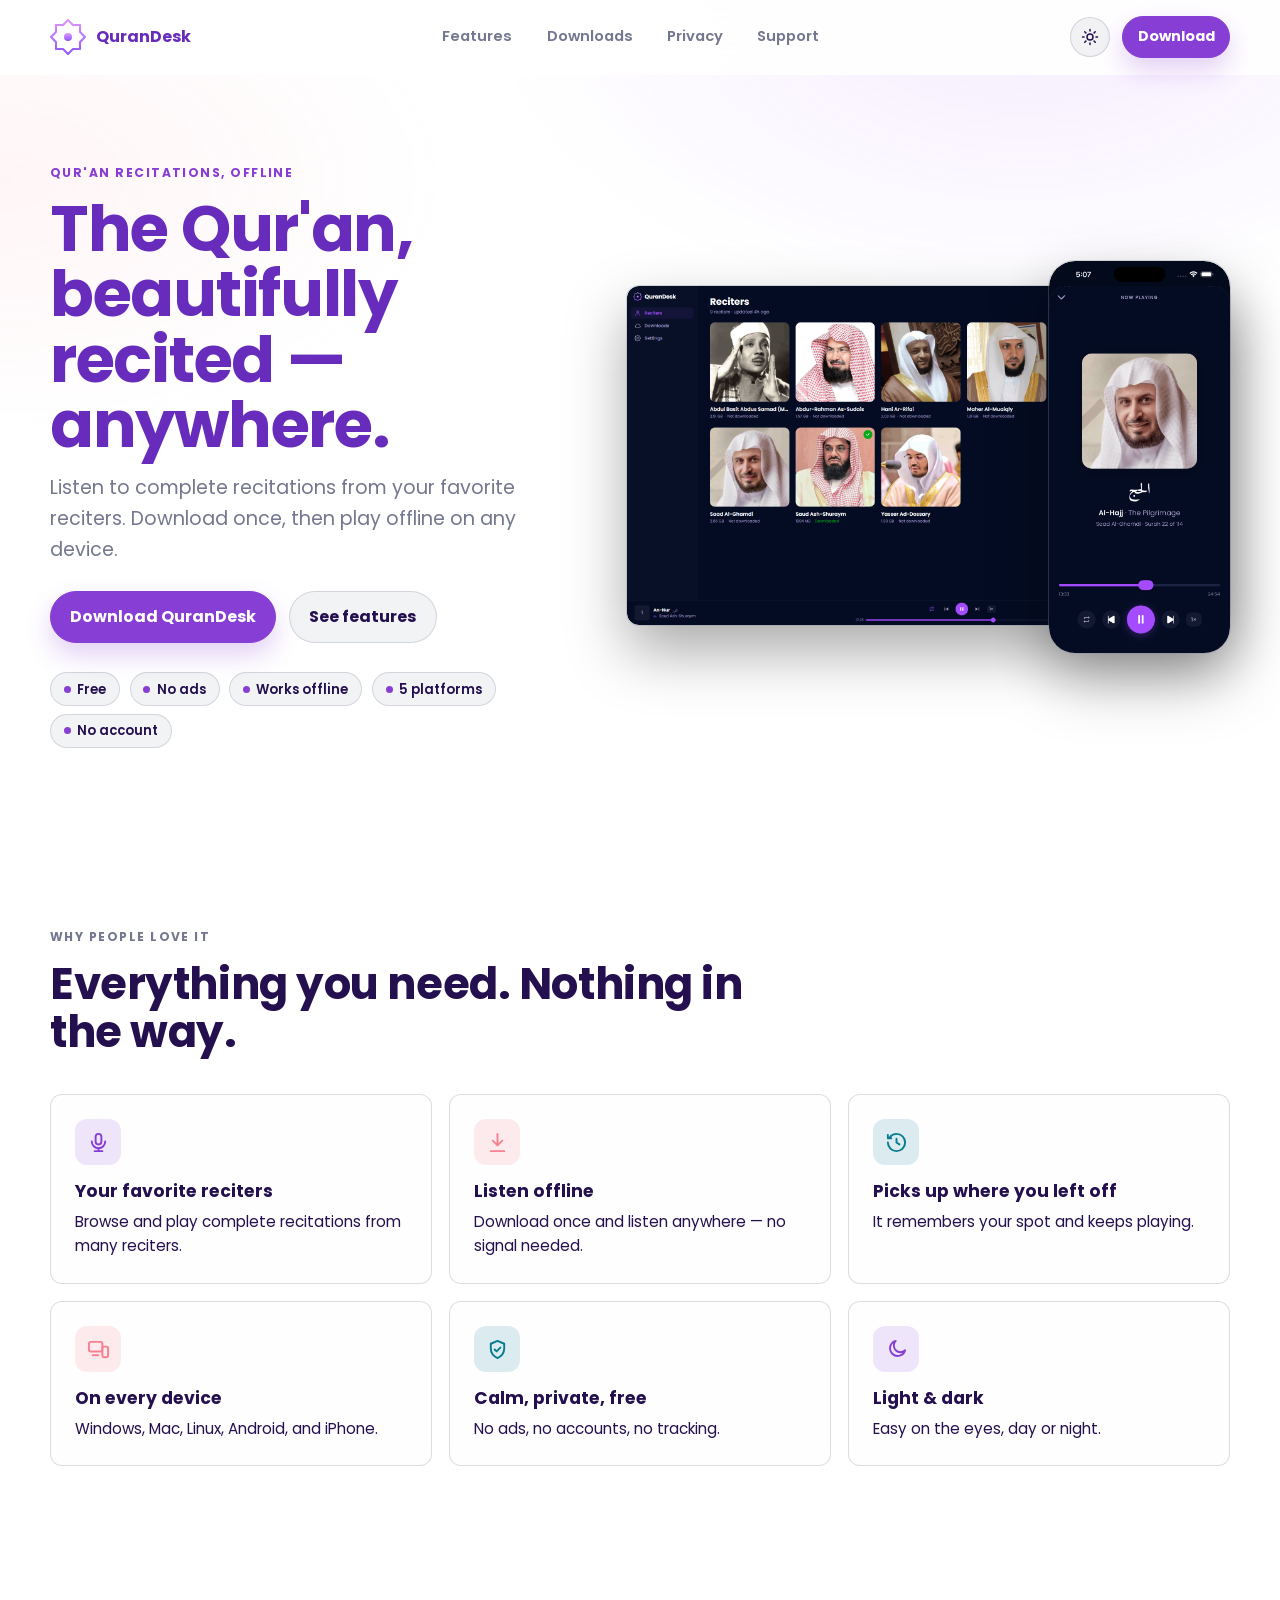
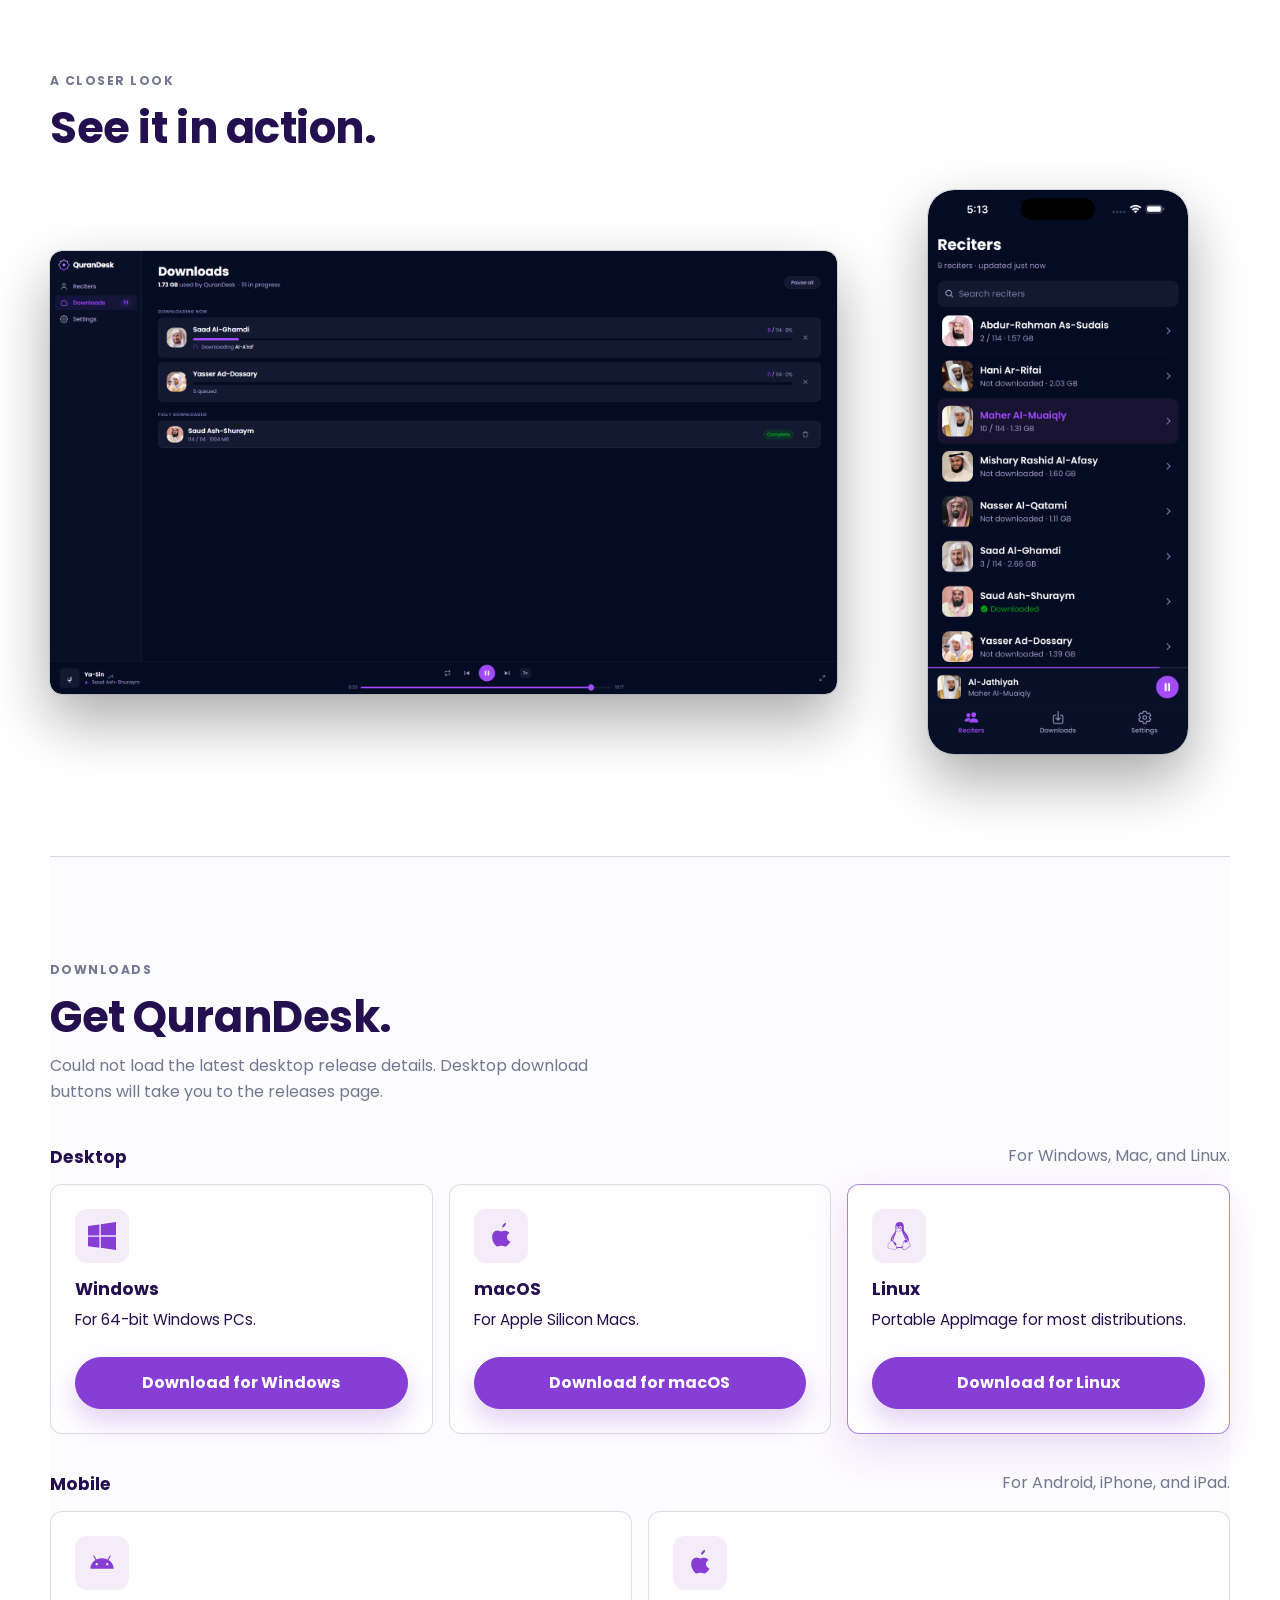
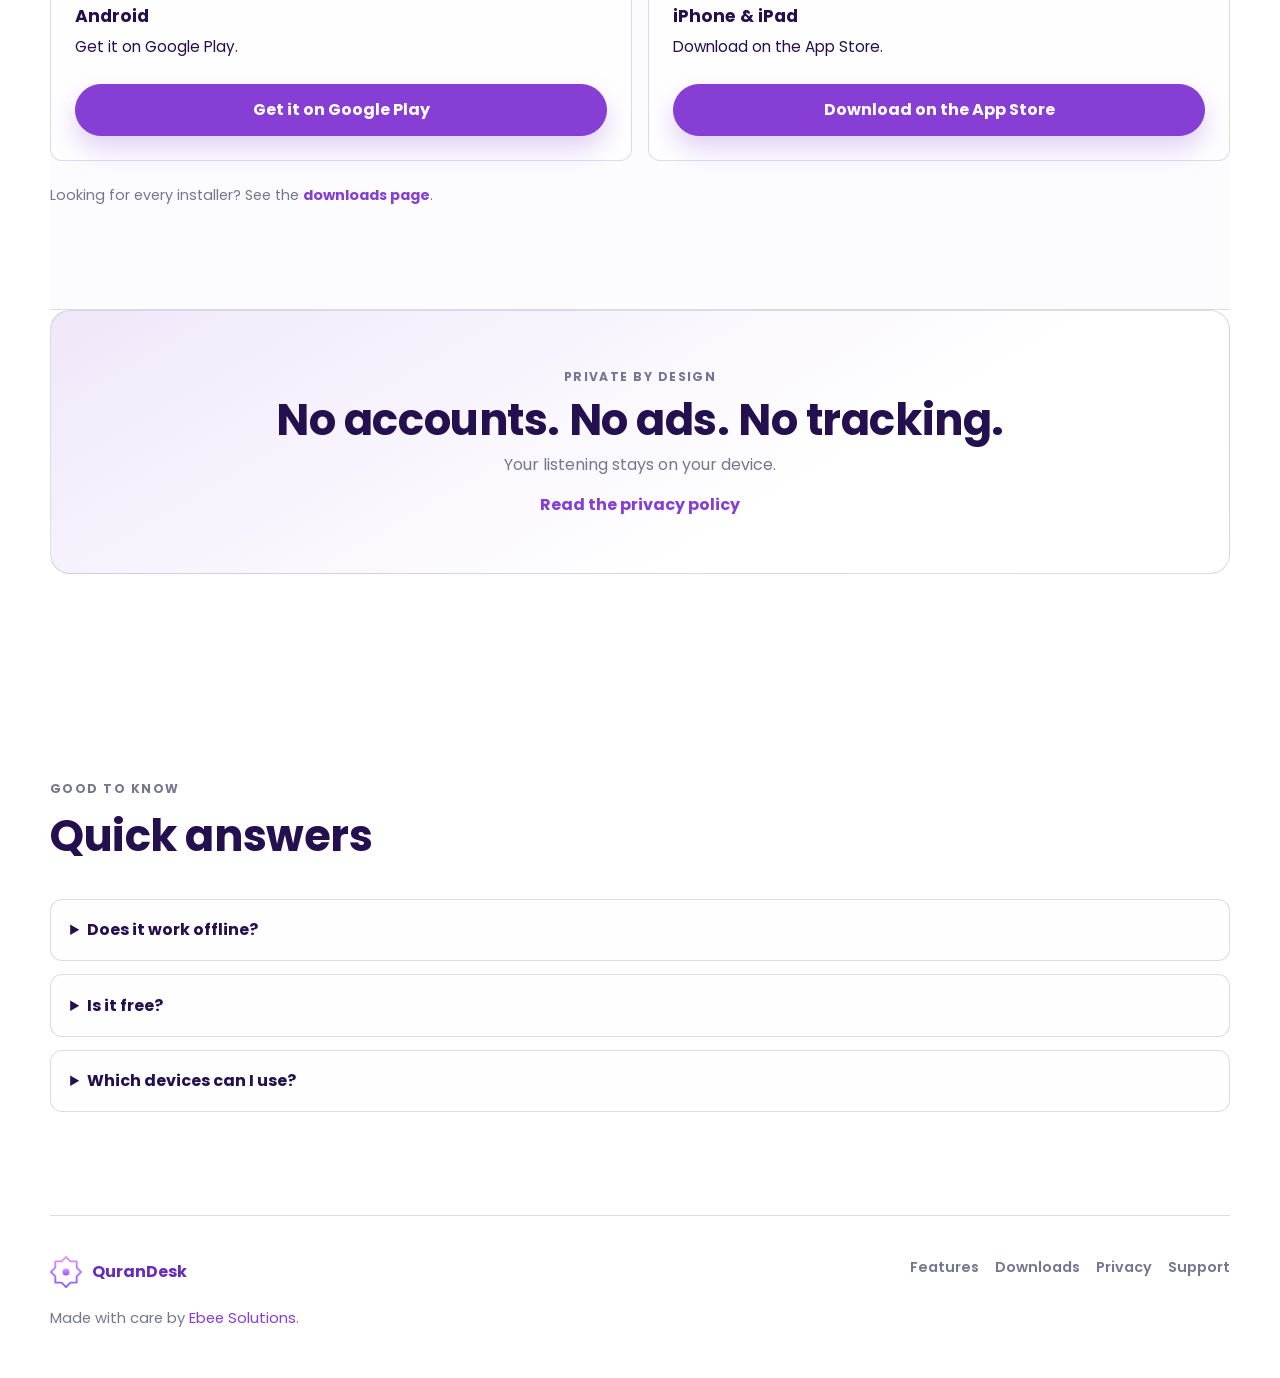
==== commit ae2d566a: "Update URLs and improve formatting across multiple HTML files; adjust App Store link in downloads.js" ====
--- a/index.html
+++ b/index.html
@@ -14,12 +14,9 @@
       content="The Qur'an, beautifully recited — listen offline on any device. Free, no ads, no account."
     />
     <meta property="og:type" content="website" />
-    <meta property="og:url" content="https://qurandesk.ebeesolutions.com/" />
-    <meta
-      property="og:image"
-      content="https://qurandesk.ebeesolutions.com/assets/icon.png"
-    />
-    <link rel="canonical" href="https://qurandesk.ebeesolutions.com/" />
+    <meta property="og:url" content="https://qurandesk.app/" />
+    <meta property="og:image" content="https://qurandesk.app/assets/icon.png" />
+    <link rel="canonical" href="https://qurandesk.app/" />
     <link rel="icon" href="assets/icon.png" />
     <link
       rel="preload"
@@ -36,7 +33,7 @@
       crossorigin
     />
     <link rel="stylesheet" href="styles/base.css" />
-    <link rel="stylesheet" href="styles/home.css" />
+    <link rel="stylesheet" href="styles/index.css" />
     <script>
       const savedTheme = localStorage.getItem("qurandesk-site-theme");
       const prefersDark = matchMedia("(prefers-color-scheme: dark)").matches;
@@ -92,8 +89,8 @@
           <p class="eyebrow">Qur'an recitations, offline</p>
           <h1 id="hero-title">The Qur'an, beautifully recited — anywhere.</h1>
           <p class="hero-lede">
-            Listen to complete recitations from your favorite reciters.
-            Download once, then play offline on any device.
+            Listen to complete recitations from your favorite reciters. Download
+            once, then play offline on any device.
           </p>
           <div class="hero-actions" aria-label="Primary actions">
             <a class="button" href="#downloads" data-primary-download
@@ -110,10 +107,7 @@
           </ul>
         </div>
 
-        <div
-          class="product-scene"
-          aria-label="QuranDesk on desktop and mobile"
-        >
+        <div class="product-scene" aria-label="QuranDesk on desktop and mobile">
           <figure class="shot shot-desktop" data-label="QuranDesk for desktop">
             <img
               src="assets/screenshots/desktop.png"
@@ -343,7 +337,7 @@
               <a
                 class="button download-link"
                 data-store-platform="ios"
-                href="https://apps.apple.com/app/qurandesk/id0000000000"
+                href="https://apps.apple.com/app/qurandesk/id6775770845"
                 >Download on the App Store</a
               >
             </article>
@@ -398,7 +392,11 @@
         </a>
         <p>
           Made with care by
-          <a class="studio-link" href="https://ebeesolutions.com" target="_blank" rel="noopener"
+          <a
+            class="studio-link"
+            href="https://ebeesolutions.com"
+            target="_blank"
+            rel="noopener"
             >Ebee Solutions</a
           >.
         </p>
--- a/styles/base.css
+++ b/styles/base.css
@@ -545,12 +545,37 @@
 }
 
 .studio-link {
-  display: inline-flex;
-  border-radius: 999px;
-  background: color-mix(in srgb, var(--primary) 12%, transparent);
   color: var(--primary);
-  font-weight: 700;
-  padding: 0.04rem 0.45rem;
+}
+
+.footer .studio-link:hover {
+  text-decoration: underline;
+  font-weight: 400;
+}
+
+/* ---------- Subpage scaffolding (downloads / support / privacy) ---------- */
+
+.page-main {
+  padding: clamp(3rem, 8vw, 6rem) 0;
+}
+
+.page-hero {
+  max-width: 820px;
+  margin-bottom: 2.4rem;
+}
+
+.page-hero h1 {
+  font-size: clamp(2.6rem, 5vw, 4rem);
+}
+
+.page-hero p {
+  max-width: 65ch;
+  font-size: 1.05rem;
+}
+
+.updated {
+  margin-top: 1rem;
+  font-size: 0.9rem;
 }
 
 /* ---------- Responsive (shared) ---------- */
--- a/styles/index.css
+++ b/styles/index.css
@@ -0,0 +1,289 @@
+/* ============================================================
+   home.css — landing page (index.html) only
+   Hero, trust strip, device screenshots, features,
+   showcase, privacy callout.
+   ============================================================ */
+
+/* ---------- Hero ---------- */
+
+.hero {
+  display: grid;
+  grid-template-columns: minmax(0, 0.92fr) minmax(440px, 1.08fr);
+  align-items: center;
+  gap: clamp(2rem, 5vw, 4.5rem);
+  padding: clamp(3rem, 7vw, 5.5rem) 0 clamp(3rem, 6vw, 5rem);
+}
+
+.hero-copy {
+  max-width: 640px;
+}
+
+.hero-lede {
+  max-width: 48ch;
+  margin-bottom: 1.6rem;
+  font-size: clamp(1.05rem, 1.6vw, 1.2rem);
+}
+
+.hero-actions {
+  display: flex;
+  flex-wrap: wrap;
+  gap: 0.8rem;
+  margin-bottom: 1.8rem;
+}
+
+.trust-strip {
+  display: flex;
+  flex-wrap: wrap;
+  gap: 0.5rem 0.6rem;
+  margin: 0;
+  padding: 0;
+  list-style: none;
+}
+
+.trust-strip li {
+  display: inline-flex;
+  align-items: center;
+  gap: 0.4rem;
+  border: 1px solid var(--border);
+  border-radius: 999px;
+  background: var(--elev);
+  color: var(--fg);
+  font-size: 0.82rem;
+  font-weight: 600;
+  padding: 0.34rem 0.8rem;
+}
+
+.trust-strip li::before {
+  content: '';
+  width: 7px;
+  height: 7px;
+  border-radius: 50%;
+  background: var(--primary);
+}
+
+/* ---------- Device screenshots ---------- */
+
+.product-scene {
+  position: relative;
+  min-width: 0;
+}
+
+/* Screenshots already include their own device frame, so we just
+   round the corners slightly and add a soft shadow. Until a real
+   image is added, a branded gradient + label acts as a placeholder. */
+.shot {
+  position: relative;
+  margin: 0;
+  overflow: hidden;
+  border-radius: var(--radius);
+  background:
+    linear-gradient(150deg, color-mix(in srgb, var(--primary) 22%, var(--surface)), var(--surface));
+  box-shadow:
+    0 0 0 1px var(--border),
+    0 26px 60px rgba(0, 0, 0, 0.34);
+}
+
+.shot::after {
+  content: attr(data-label);
+  position: absolute;
+  inset: 0;
+  display: grid;
+  place-items: center;
+  padding: 1.5rem;
+  color: var(--primary-deep);
+  font-weight: 700;
+  font-size: 0.95rem;
+  text-align: center;
+}
+
+[data-theme='dark'] .shot::after {
+  color: var(--fg);
+}
+
+/* Once a real screenshot is present, drop the placeholder gradient and
+   label so they don't show through any transparent areas of the image. */
+.shot:has(img) {
+  background: none;
+}
+
+.shot:has(img)::after {
+  content: none;
+}
+
+.shot img {
+  position: relative;
+  z-index: 1;
+  display: block;
+  width: 100%;
+  height: auto;
+  border-radius: inherit;
+}
+
+/* Desktop screenshot is the base of the hero scene. The aspect-ratio
+   only sizes the branded placeholder before a real image is added. */
+.shot-desktop {
+  aspect-ratio: 16 / 9;
+}
+
+/* Phone screenshot overlaps the bottom-right of the desktop shot. */
+.shot-phone {
+  position: absolute;
+  right: 0;
+  bottom: -28px;
+  width: min(30%, 188px);
+  aspect-ratio: 1080 / 2340;
+  border-radius: 26px;
+  z-index: 2;
+}
+
+.shot-phone-static {
+  position: static;
+  width: min(100%, 260px);
+  margin-inline: auto;
+}
+
+/* ---------- Features ---------- */
+
+.feature-grid {
+  display: grid;
+  grid-template-columns: repeat(3, 1fr);
+  gap: 1rem;
+}
+
+.feature-grid-six {
+  gap: 1.1rem;
+}
+
+.feature-grid article {
+  border: 1px solid var(--border);
+  border-radius: var(--radius);
+  background: color-mix(in srgb, var(--bg) 80%, var(--surface));
+  padding: 1.5rem;
+  transition:
+    transform 160ms ease,
+    box-shadow 160ms ease;
+}
+
+.feature-grid article:hover {
+  transform: translateY(-3px);
+  box-shadow: 0 18px 40px rgba(45, 19, 86, 0.1);
+}
+
+.feature-grid p {
+  margin-bottom: 0;
+  font-size: 0.95rem;
+}
+
+.feature-icon {
+  display: grid;
+  width: 46px;
+  height: 46px;
+  place-items: center;
+  margin-bottom: 1rem;
+  border-radius: var(--radius);
+  background: color-mix(in srgb, var(--primary) 13%, transparent);
+  color: var(--primary);
+}
+
+.feature-icon-warm {
+  background: color-mix(in srgb, var(--warm) 16%, transparent);
+  color: var(--warm);
+}
+
+.feature-icon-green {
+  background: color-mix(in srgb, var(--cyan) 14%, transparent);
+  color: var(--cyan);
+}
+
+.feature-icon svg {
+  width: 23px;
+  height: 23px;
+  fill: none;
+  stroke: currentColor;
+  stroke-linecap: round;
+  stroke-linejoin: round;
+  stroke-width: 2;
+}
+
+/* ---------- Showcase ---------- */
+
+.showcase-grid {
+  display: grid;
+  grid-template-columns: minmax(0, 1.6fr) minmax(0, 0.7fr);
+  align-items: center;
+  gap: clamp(1.5rem, 4vw, 3rem);
+}
+
+/* ---------- Privacy callout ---------- */
+
+.privacy-callout {
+  padding-bottom: clamp(3.5rem, 8vw, 6.5rem);
+}
+
+.privacy-callout-inner {
+  border: 1px solid var(--border);
+  border-radius: var(--radius-lg);
+  background:
+    linear-gradient(150deg, color-mix(in srgb, var(--primary) 12%, var(--bg)), var(--bg) 65%);
+  padding: clamp(2rem, 5vw, 3.5rem);
+  text-align: center;
+}
+
+.privacy-callout-inner .eyebrow {
+  margin-bottom: 0.6rem;
+}
+
+.privacy-callout-inner h2 {
+  margin-bottom: 0.5rem;
+}
+
+.privacy-callout-inner p {
+  margin: 0 auto;
+  max-width: 40ch;
+}
+
+/* ---------- Responsive ---------- */
+
+@media (max-width: 1040px) {
+  .hero,
+  .showcase-grid {
+    grid-template-columns: 1fr;
+  }
+
+  .hero {
+    padding-top: 2.6rem;
+  }
+
+  .product-scene {
+    padding-bottom: 2rem;
+  }
+
+  .showcase-grid .shot-phone-static {
+    width: min(100%, 280px);
+  }
+}
+
+@media (max-width: 980px) {
+  .feature-grid,
+  .feature-grid-six {
+    grid-template-columns: 1fr;
+  }
+}
+
+@media (min-width: 981px) {
+  .feature-grid-six {
+    grid-template-columns: repeat(3, 1fr);
+  }
+}
+
+@media (max-width: 720px) {
+  .trust-strip {
+    gap: 0.45rem;
+  }
+
+  .shot-phone {
+    position: static;
+    width: min(100%, 240px);
+    margin: 1.25rem auto 0;
+  }
+}
